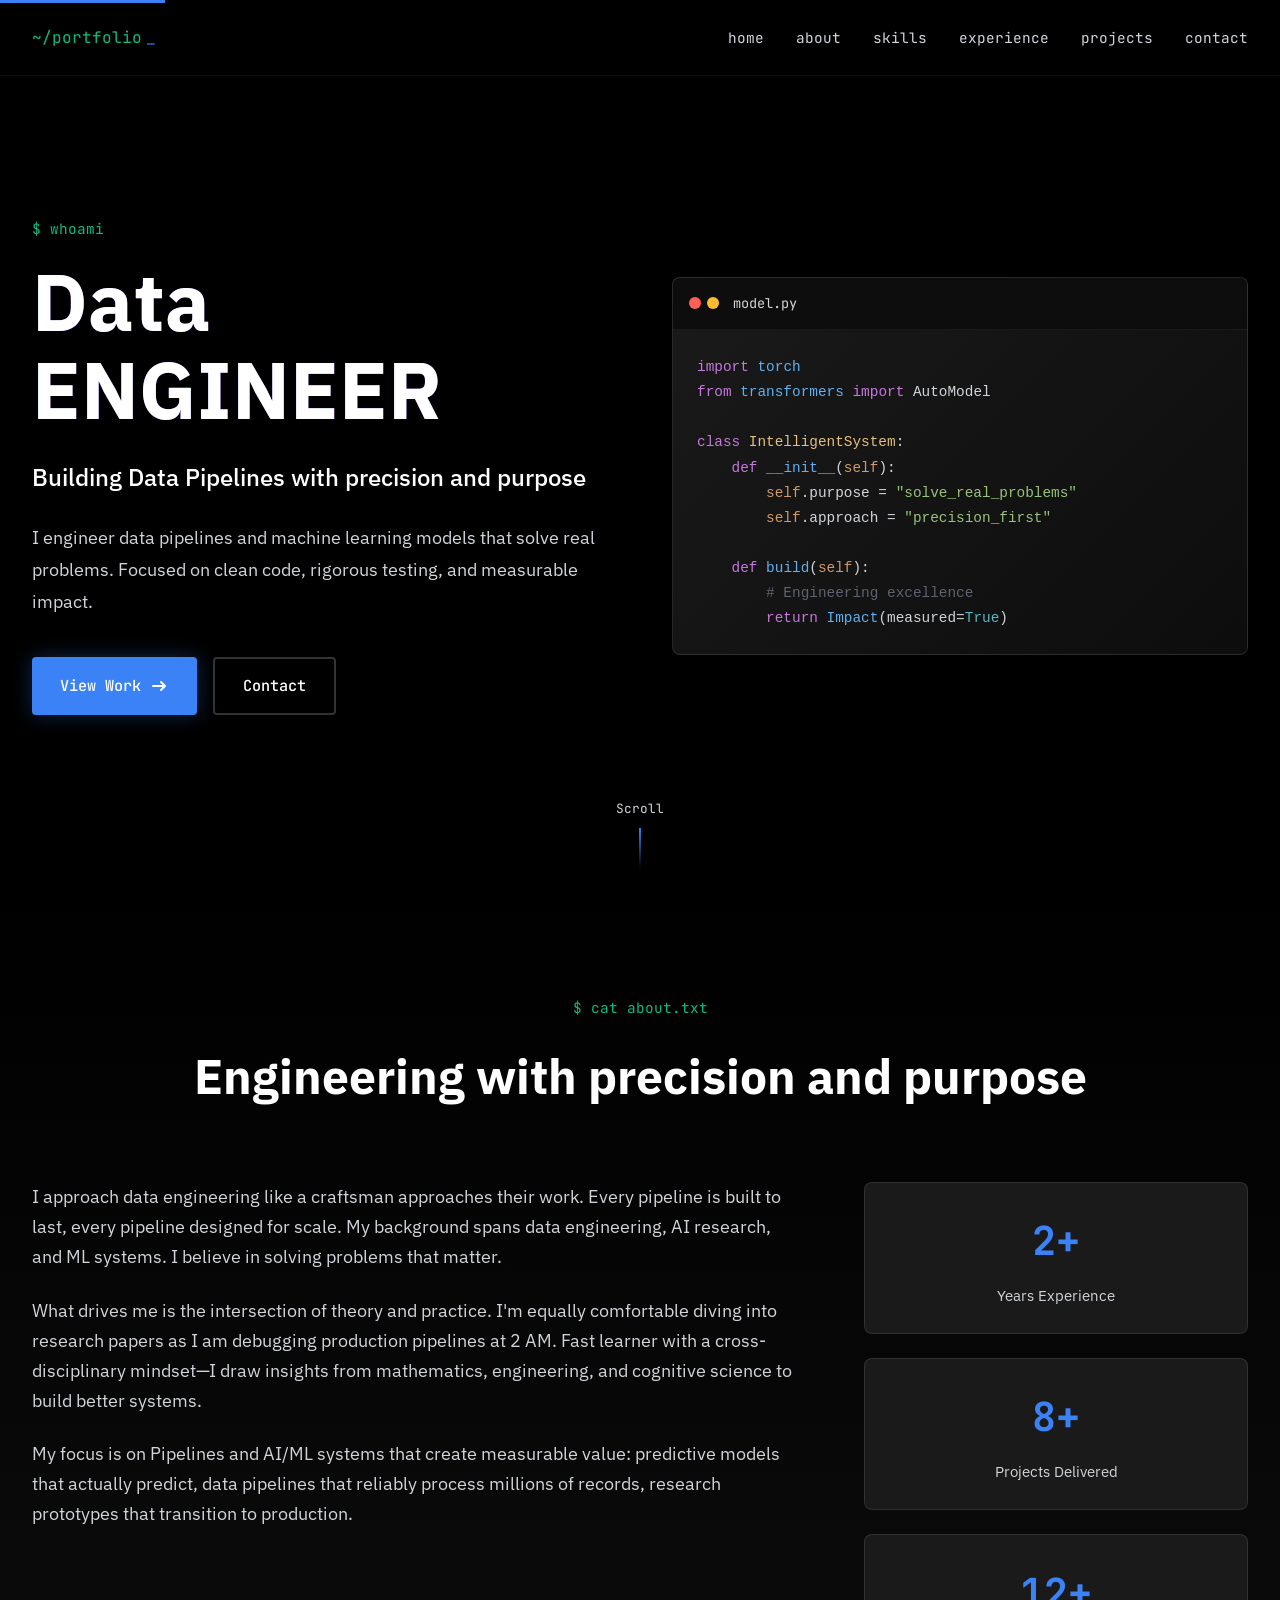
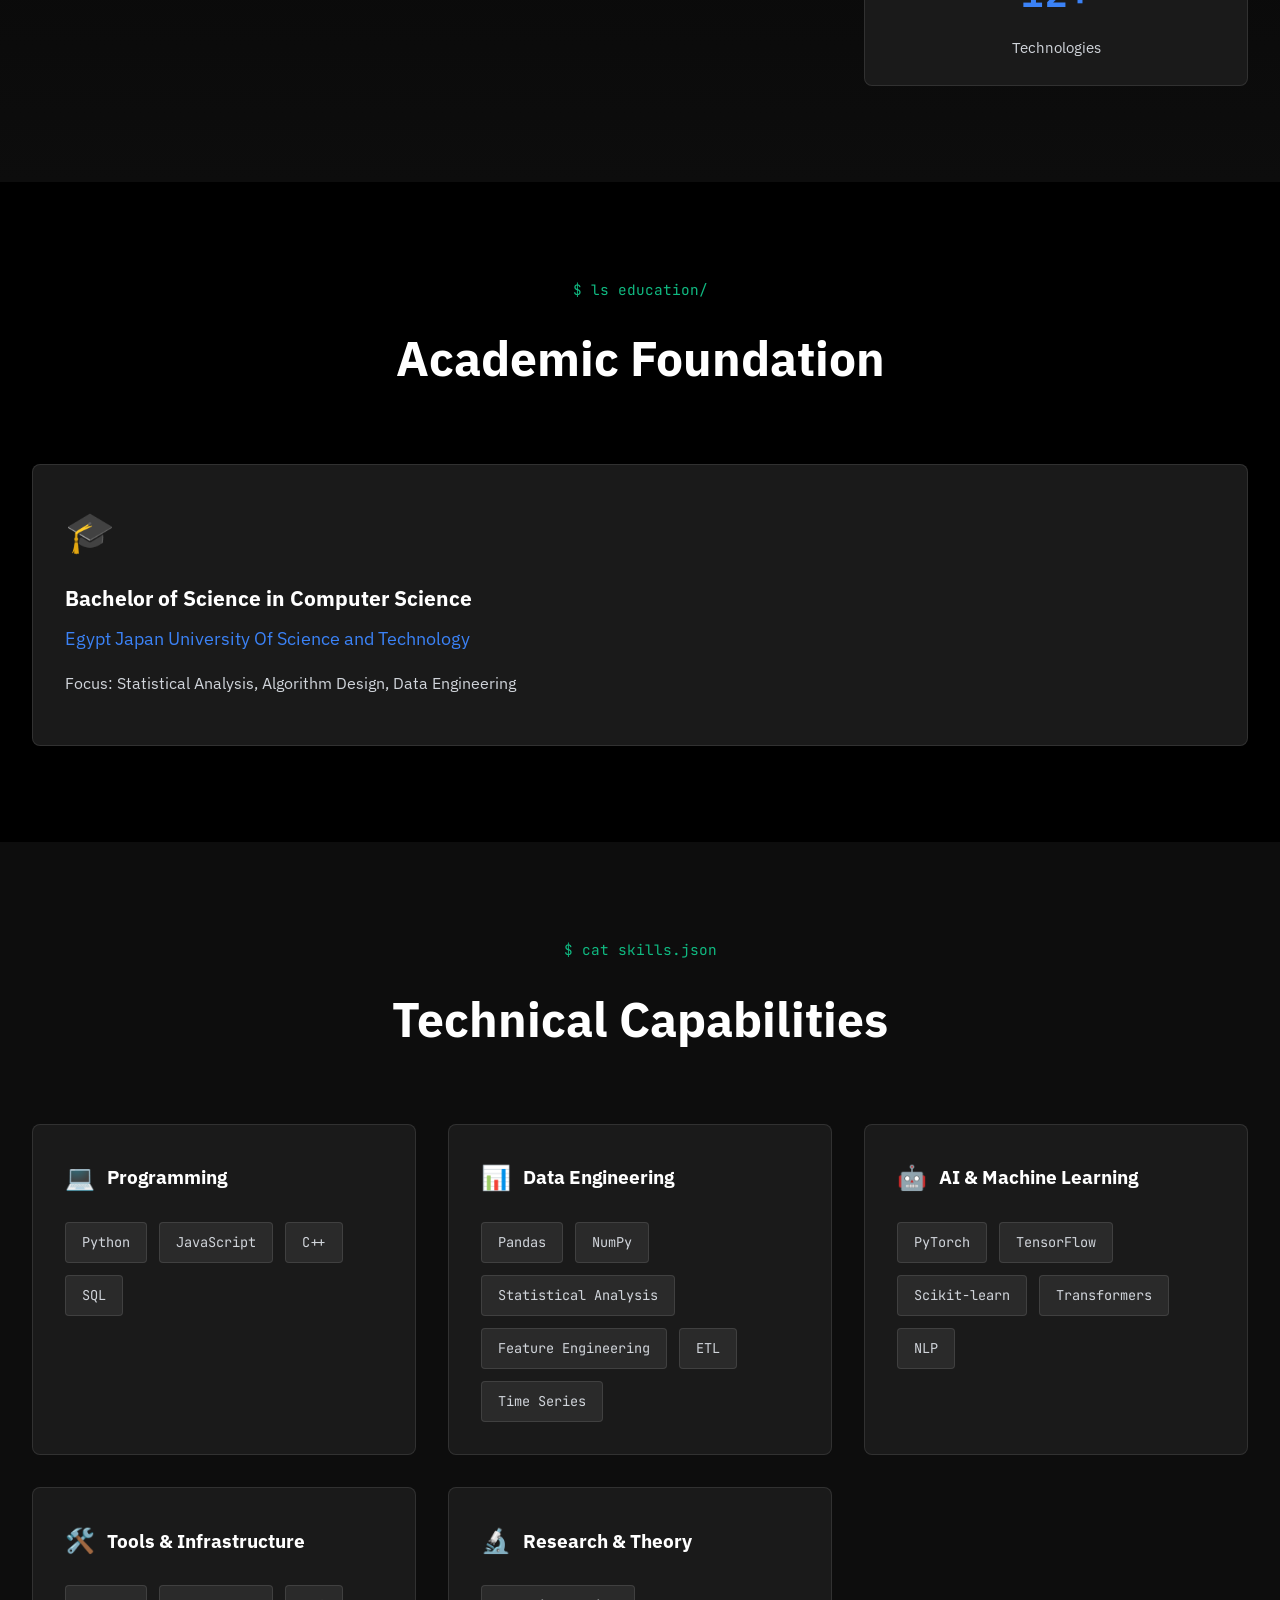
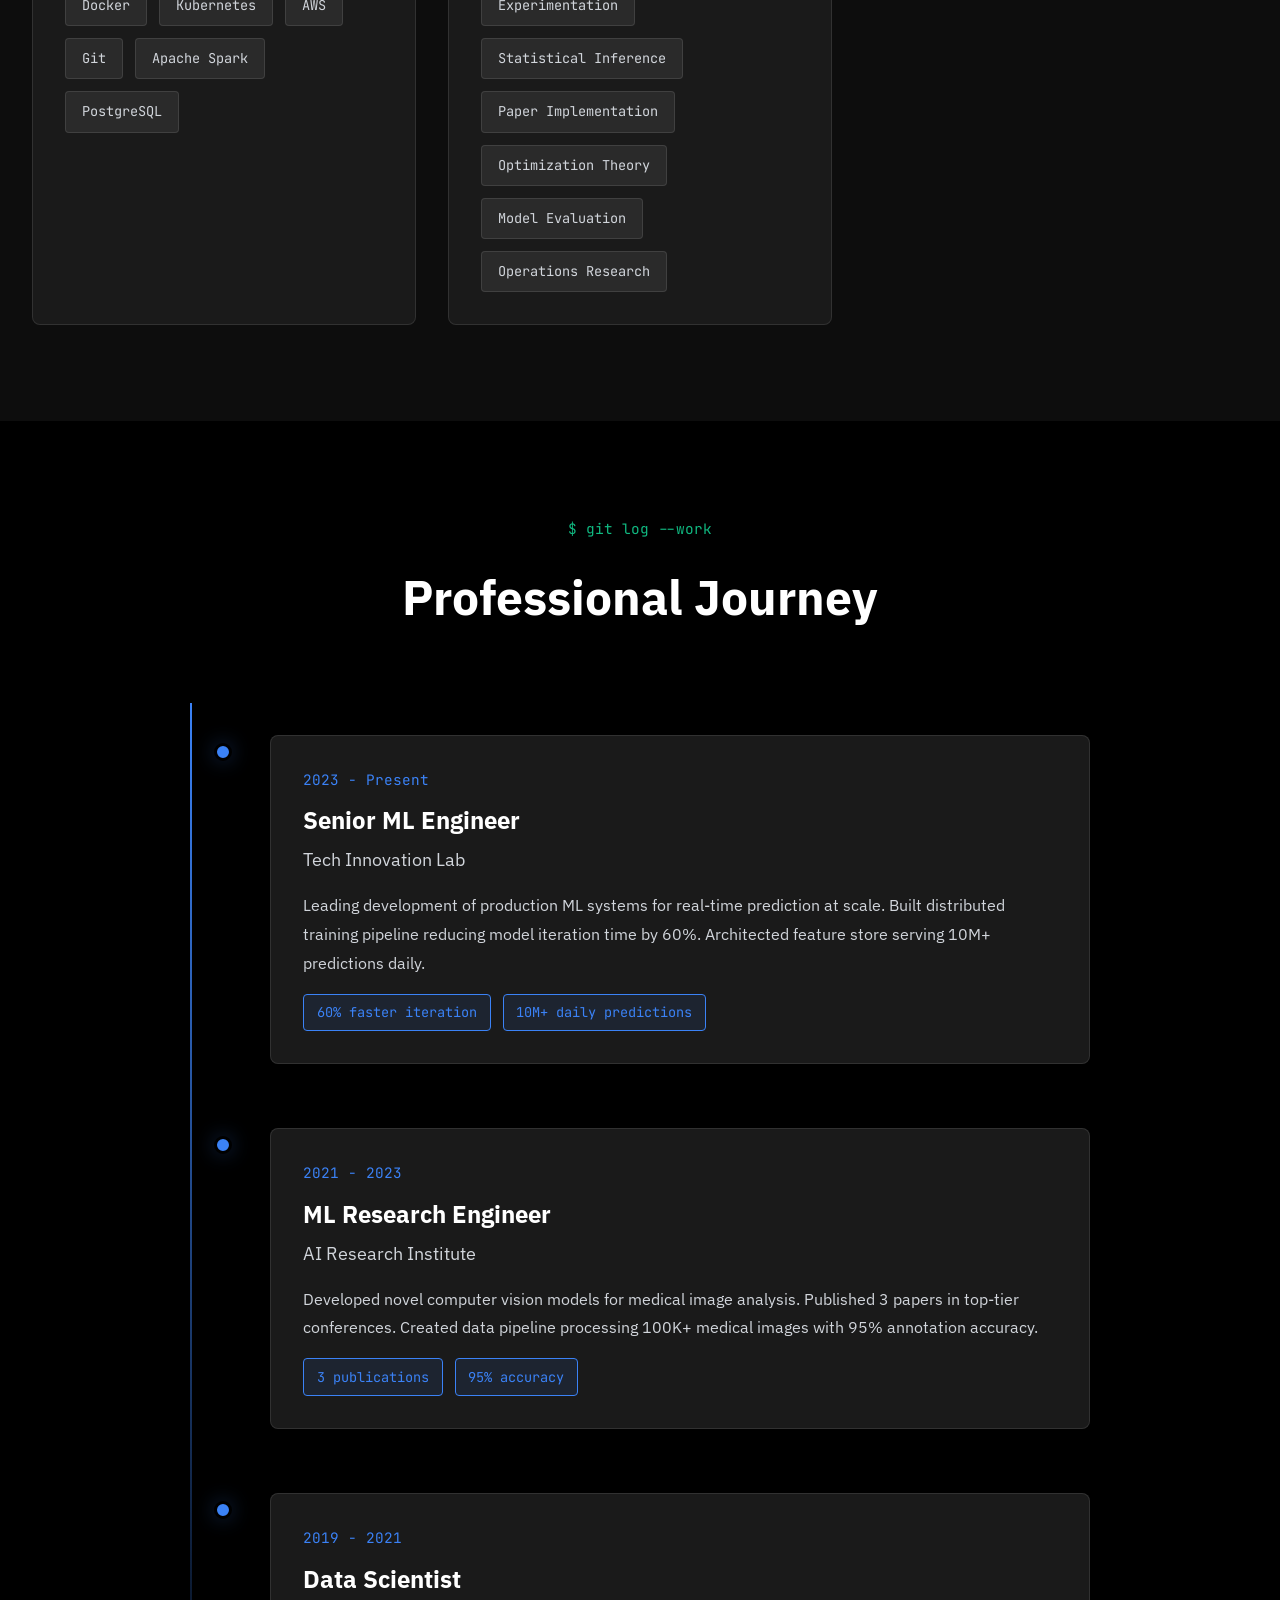
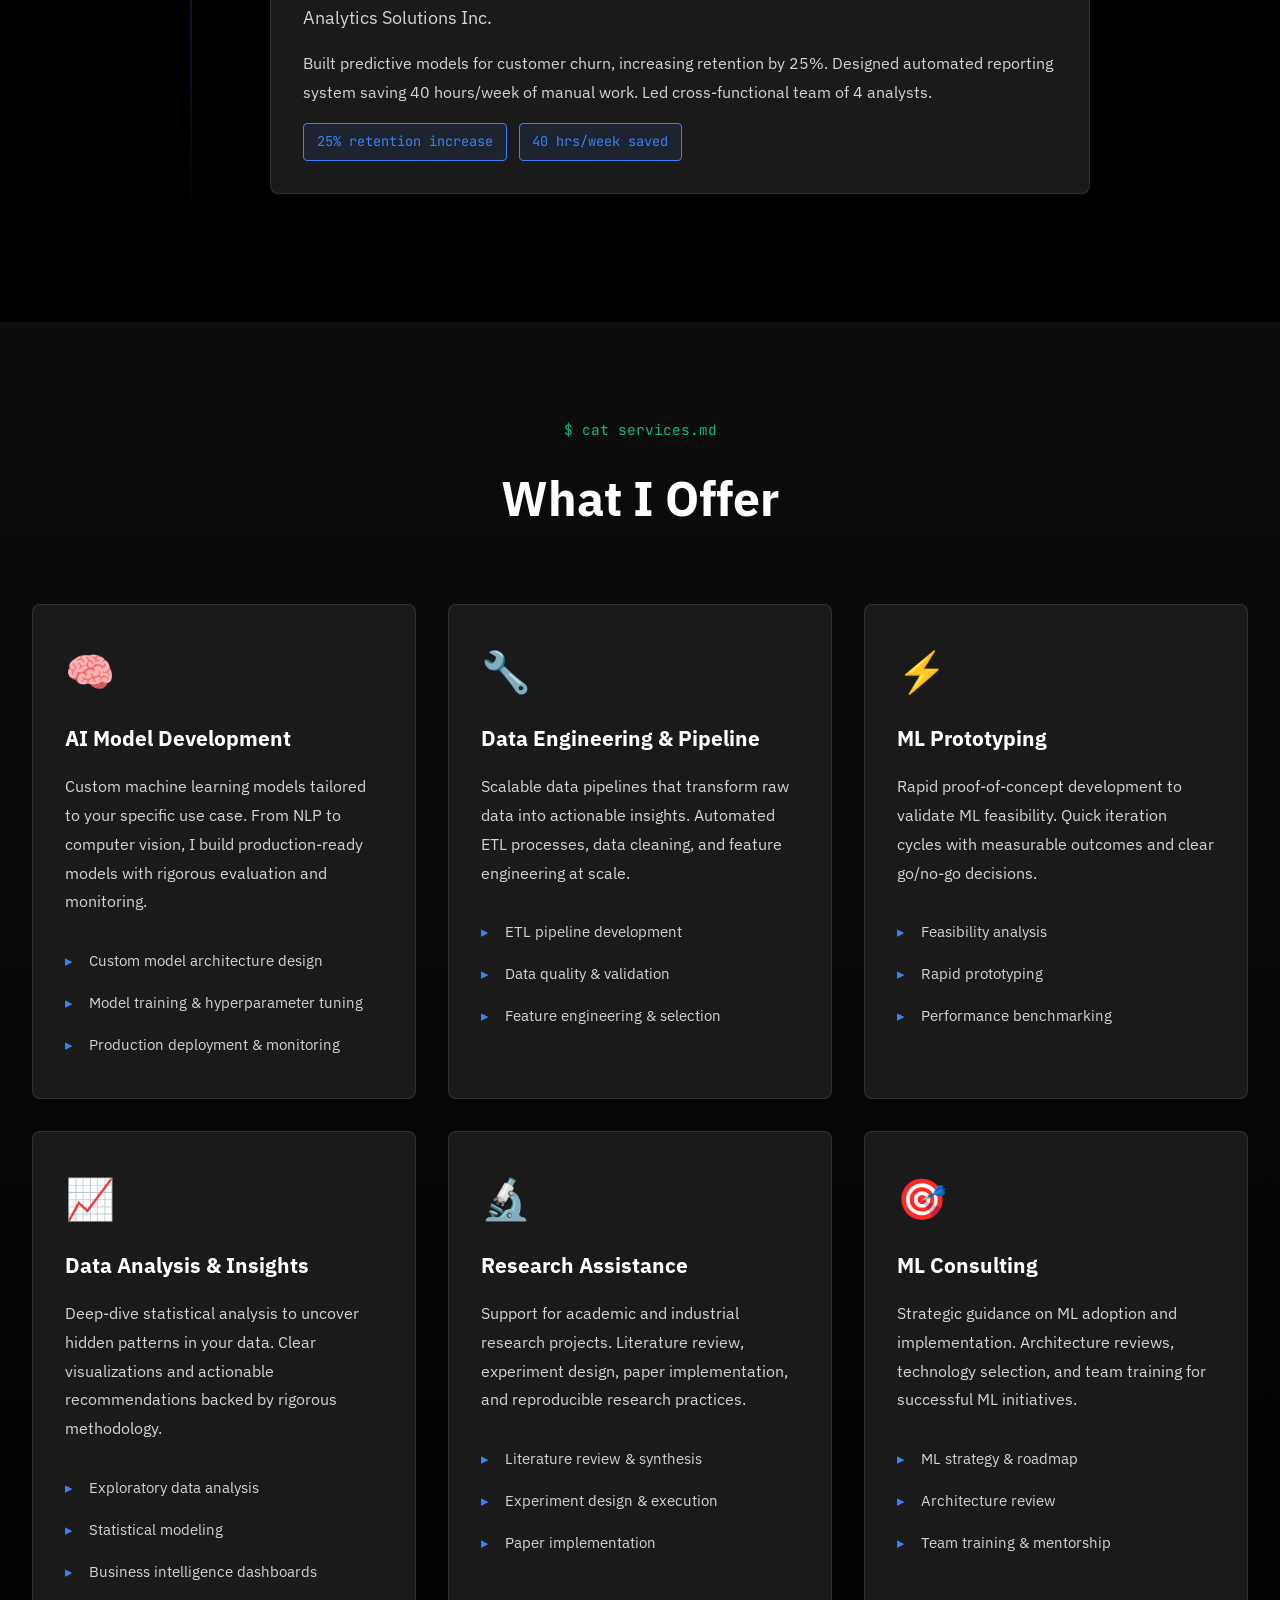
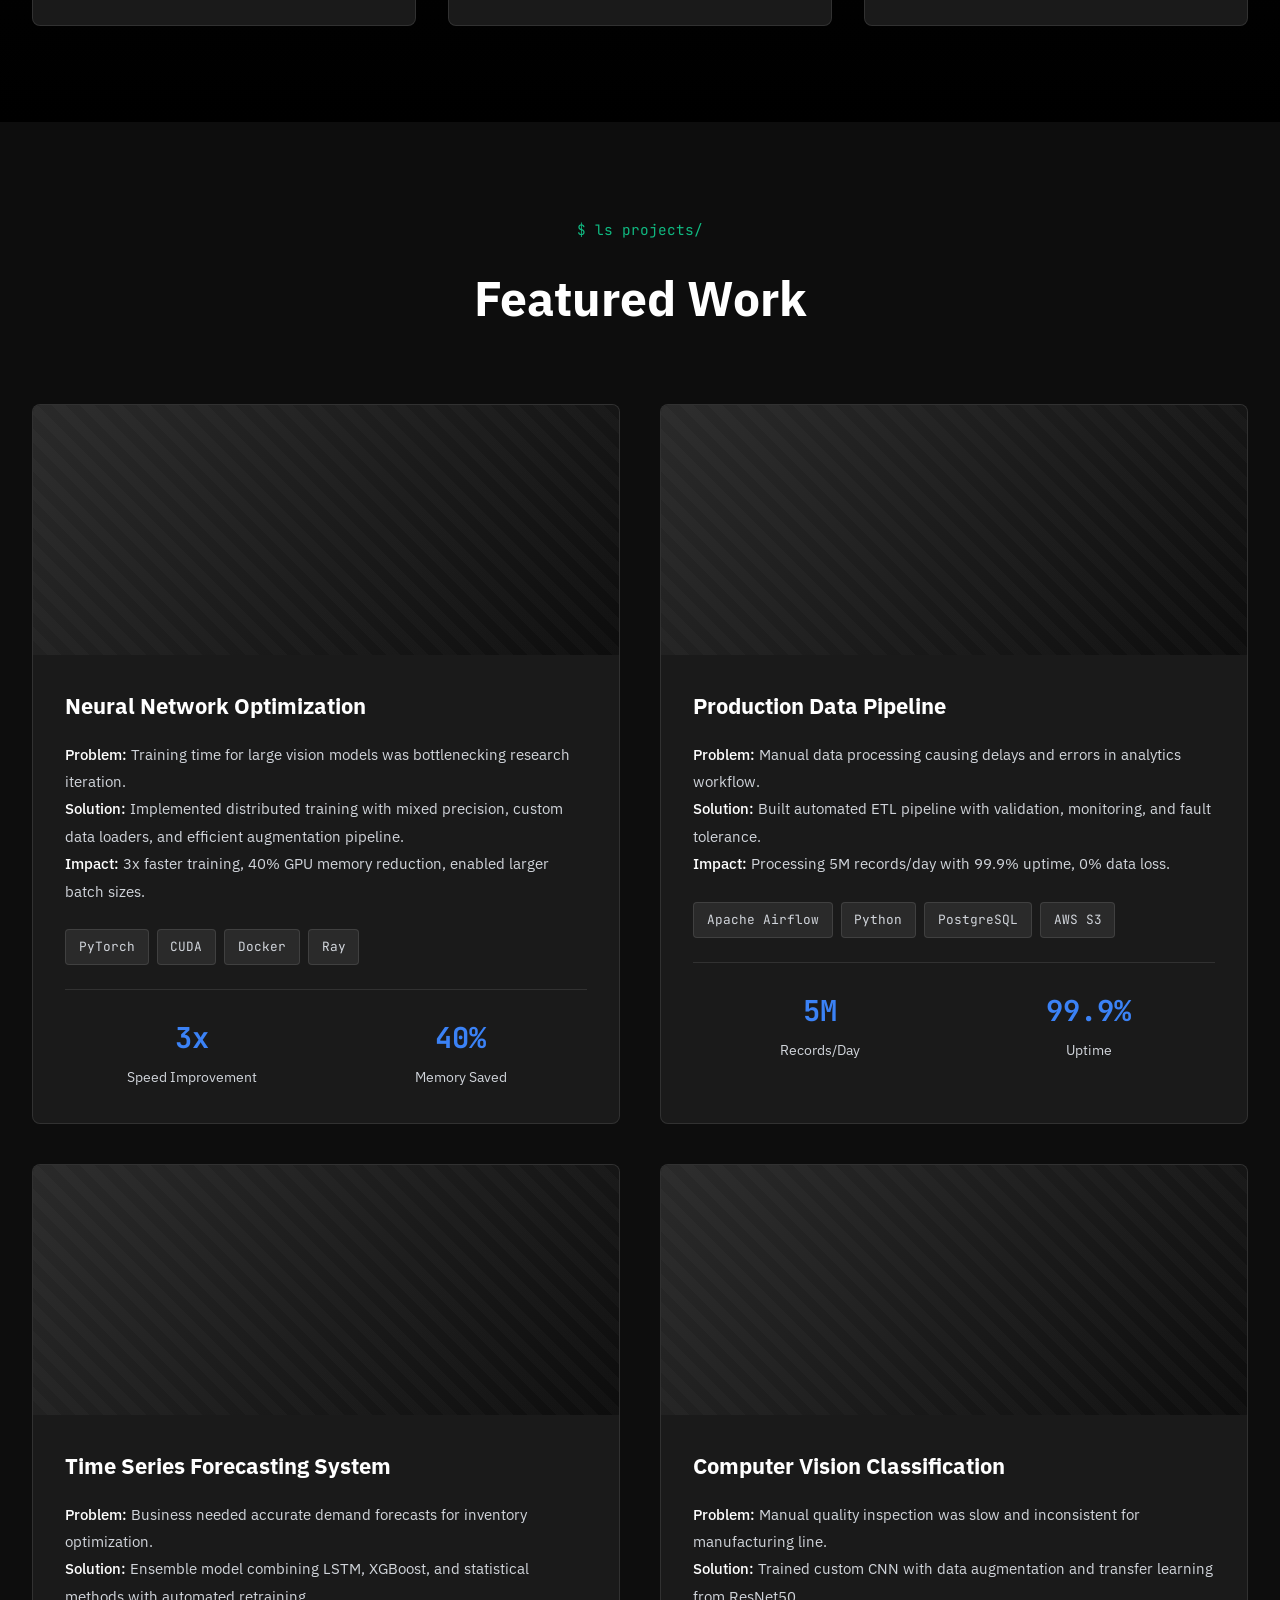
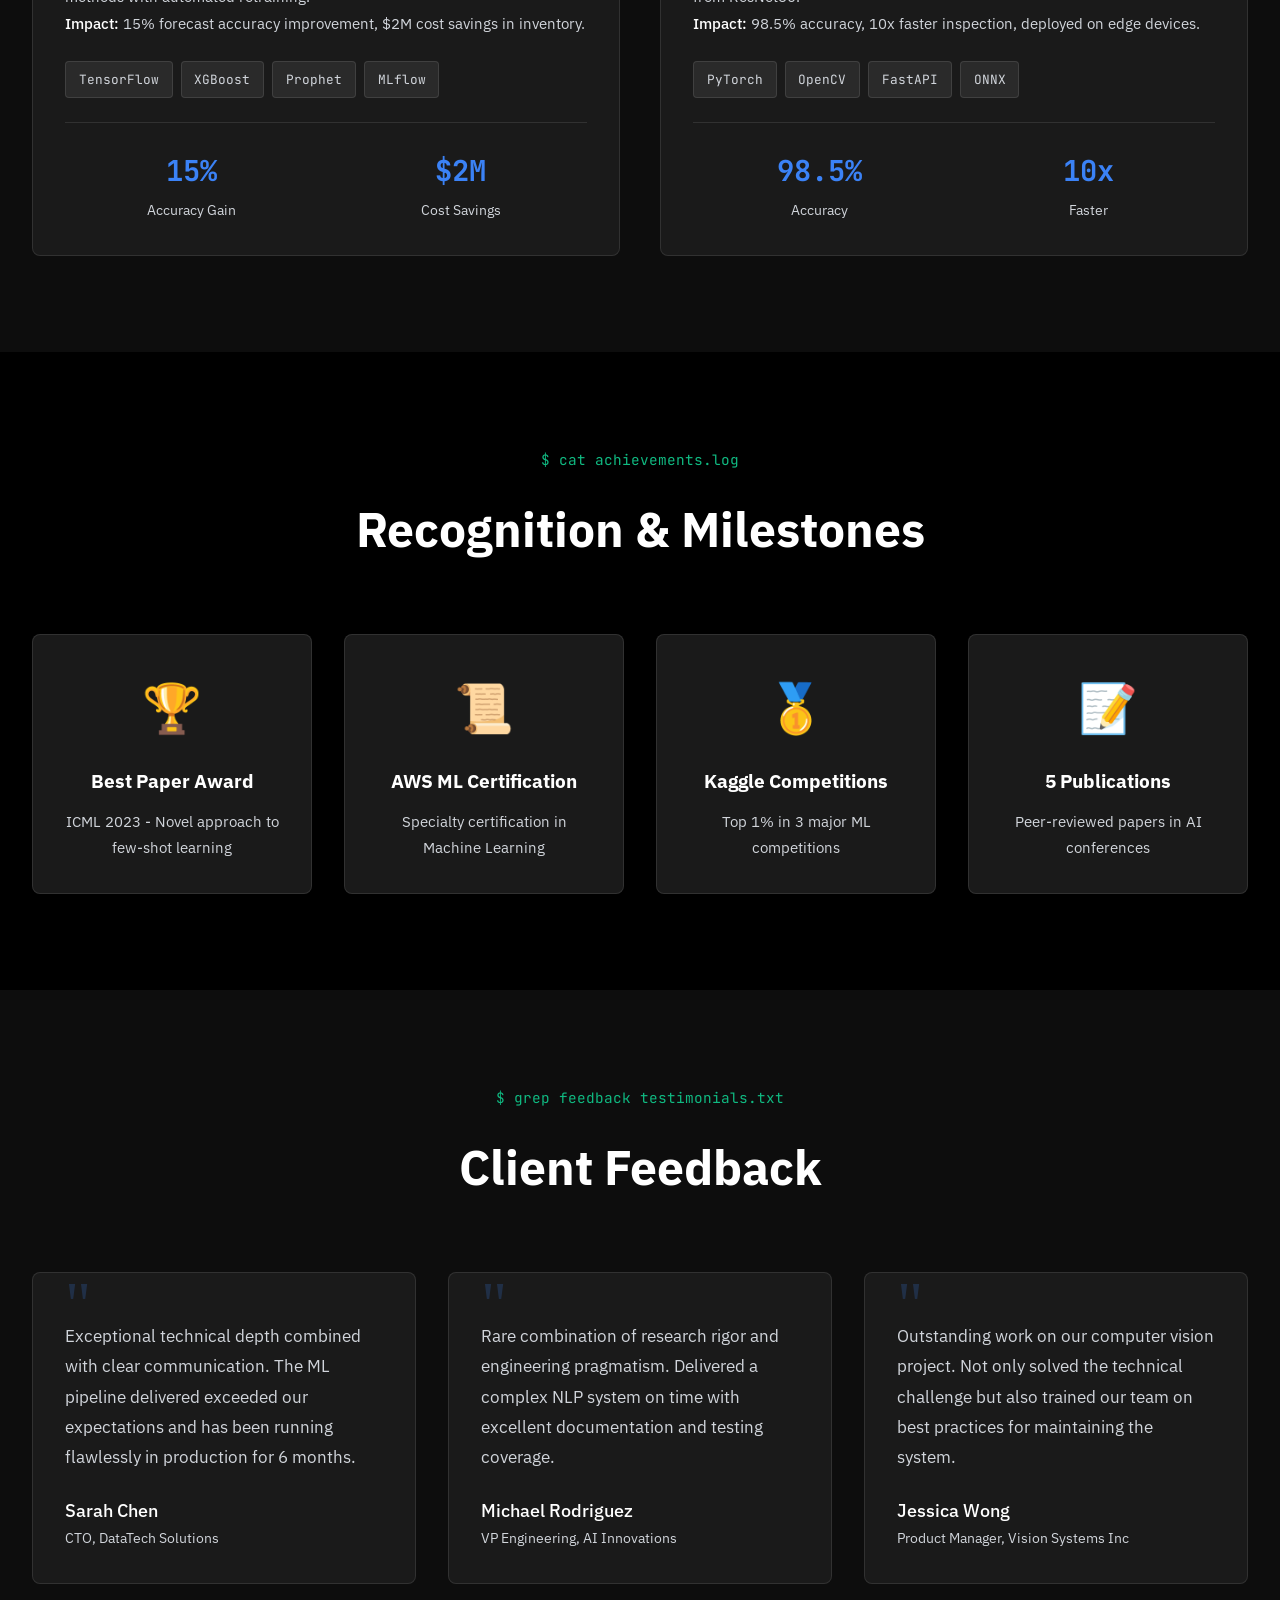
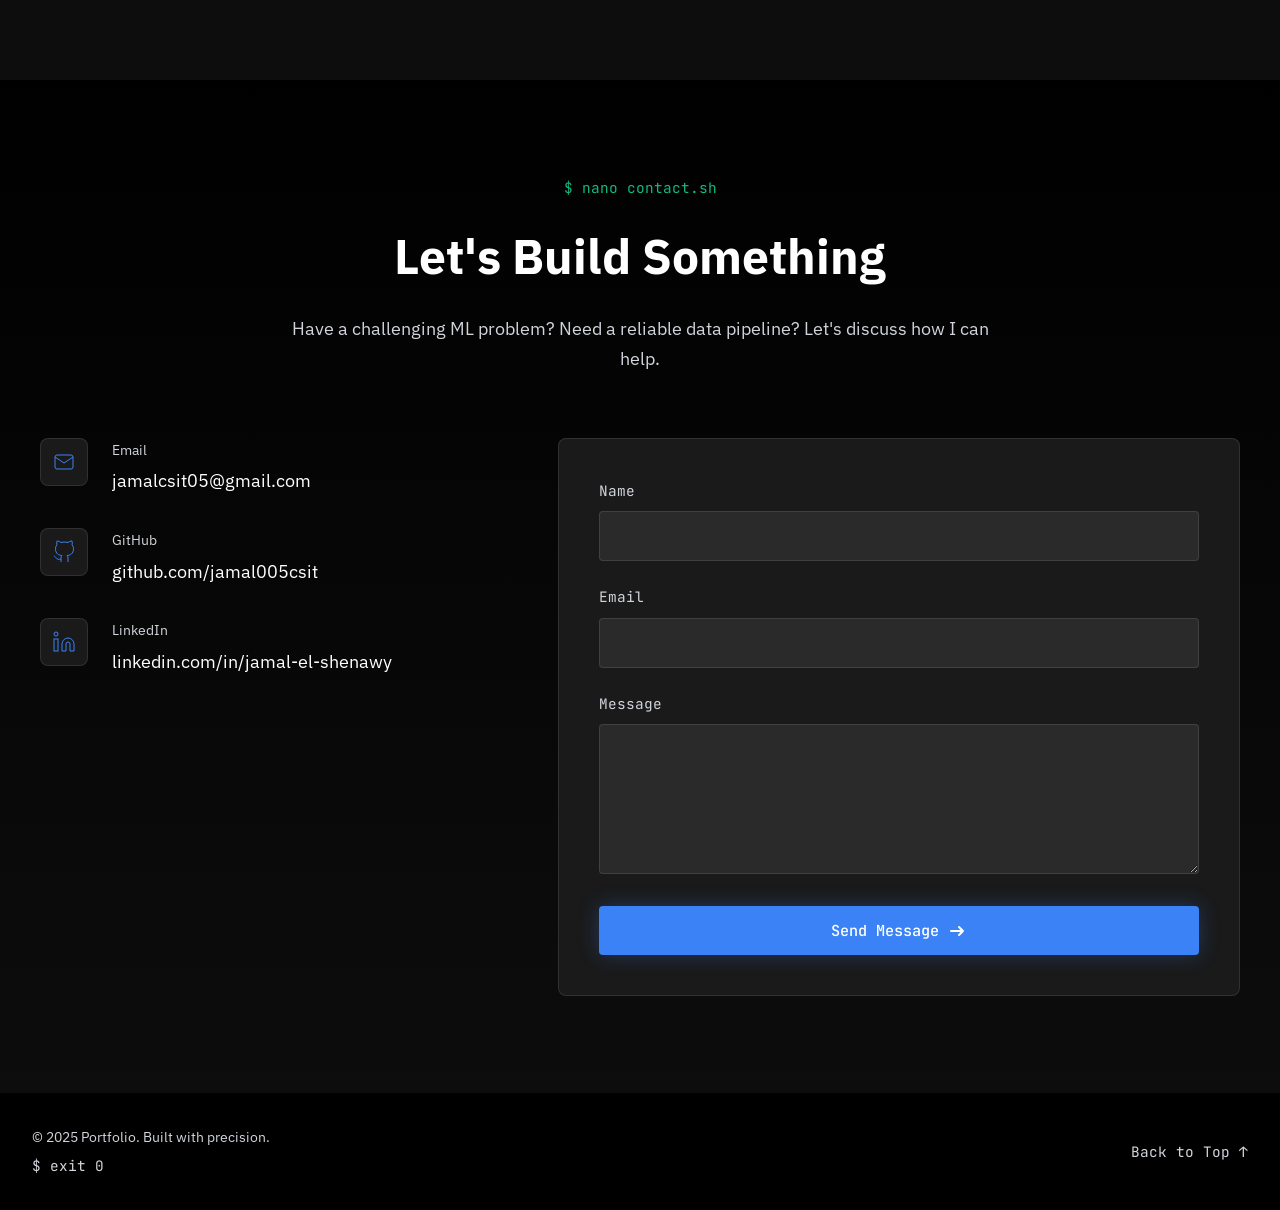
==== index.html @ c94674fa "Add files via upload" ====
<!DOCTYPE html>
<html lang="en">

<head>
    <meta charset="UTF-8">
    <meta name="viewport" content="width=device-width, initial-scale=1.0">
    <meta name="description"
        content="AI Engineer & Data Scientist building intelligent systems with precision and purpose">
    <meta name="keywords" content="AI Engineer, Machine Learning, Data Science, Full Stack Developer, Research">
    <title>Portfolio | AI Engineer & Data Scientist</title>

    <!-- Fonts -->
    <link rel="preconnect" href="https://fonts.googleapis.com">
    <link rel="preconnect" href="https://fonts.gstatic.com" crossorigin>
    <link
        href="https://fonts.googleapis.com/css2?family=JetBrains+Mono:wght@400;500;600;700&family=IBM+Plex+Sans:wght@300;400;500;600&display=swap"
        rel="stylesheet">

    <link rel="stylesheet" href="styles.css">
</head>

<body>
    <!-- Matrix Background Animation -->
    <canvas id="matrix-bg" class="matrix-canvas"></canvas>

    <!-- Navigation -->
    <nav class="nav" id="navbar">
        <div class="nav-container">
            <div class="nav-logo">
                <span class="terminal-prompt">~/portfolio</span>
                <span class="cursor-blink">_</span>
            </div>
            <ul class="nav-menu" id="nav-menu">
                <li><a href="#home" class="nav-link">home</a></li>
                <li><a href="#about" class="nav-link">about</a></li>
                <li><a href="#skills" class="nav-link">skills</a></li>
                <li><a href="#experience" class="nav-link">experience</a></li>
                <li><a href="#projects" class="nav-link">projects</a></li>
                <li><a href="#contact" class="nav-link">contact</a></li>
            </ul>
        </div>
    </nav>

    <!-- Hero Section -->
    <section id="home" class="hero">
        <div class="hero-content">
            <div class="hero-text reveal-up">
                <span class="hero-label">$ whoami</span>
                <h1 class="hero-title">
                    <span class="glitch-text" data-text="Data ENGINEER">Data ENGINEER</span>
                </h1>
                <p class="hero-subtitle">Building Data Pipelines with precision and purpose</p>
                <p class="hero-description">
                    I engineer data pipelines and machine learning models that solve real problems.
                    Focused on clean code, rigorous testing, and measurable impact.
                </p>
                <div class="hero-cta">
                    <a href="#projects" class="btn btn-primary">
                        <span>View Work</span>
                        <svg class="btn-arrow" width="20" height="20" viewBox="0 0 20 20" fill="none">
                            <path d="M4 10h12m0 0l-4-4m4 4l-4 4" stroke="currentColor" stroke-width="2"
                                stroke-linecap="round" />
                        </svg>
                    </a>
                    <a href="#contact" class="btn btn-secondary">Contact</a>
                </div>
            </div>
            <div class="hero-visual">
                <div class="code-block">
                    <div class="code-header">
                        <span class="code-dots"></span>
                        <span class="code-title">model.py</span>
                    </div>
                    <pre
                        class="code-content"><code><span class="code-keyword">import</span> <span class="code-module">torch</span>
<span class="code-keyword">from</span> <span class="code-module">transformers</span> <span class="code-keyword">import</span> AutoModel

<span class="code-keyword">class</span> <span class="code-class">IntelligentSystem</span>:
    <span class="code-keyword">def</span> <span class="code-function">__init__</span>(<span class="code-param">self</span>):
        <span class="code-param">self</span>.purpose = <span class="code-string">"solve_real_problems"</span>
        <span class="code-param">self</span>.approach = <span class="code-string">"precision_first"</span>
    
    <span class="code-keyword">def</span> <span class="code-function">build</span>(<span class="code-param">self</span>):
        <span class="code-comment"># Engineering excellence</span>
        <span class="code-keyword">return</span> <span class="code-module">Impact</span>(measured=<span class="code-value">True</span>)</code></pre>
                </div>
            </div>
        </div>
        <div class="scroll-indicator">
            <span>Scroll</span>
            <div class="scroll-arrow"></div>
        </div>
    </section>

    <!-- About Section -->
    <section id="about" class="about">
        <div class="container">
            <div class="section-header reveal-up">
                <span class="section-label">$ cat about.txt</span>
                <h2 class="section-title">Engineering with precision and purpose</h2>
            </div>
            <div class="about-content">
                <div class="about-text reveal-up">
                    <p class="about-paragraph">
                        I approach data engineering like a craftsman approaches their work. Every pipeline is built to
                        last,
                        every pipeline designed for scale. My background spans data engineering, AI research, and ML
                        systems.
                        I believe in solving problems that matter.
                    </p>
                    <p class="about-paragraph">
                        What drives me is the intersection of theory and practice. I'm equally comfortable diving into
                        research papers as I am debugging production pipelines at 2 AM. Fast learner with a
                        cross-disciplinary
                        mindset—I draw insights from mathematics, engineering, and cognitive science to build better
                        systems.
                    </p>
                    <p class="about-paragraph">
                        My focus is on Pipelines and AI/ML systems that create measurable value: predictive models that actually
                        predict,
                        data pipelines that reliably process millions of records, research prototypes that transition to
                        production.
                    </p>
                </div>
                <div class="about-stats reveal-up">
                    <div class="stat-card">
                        <div class="stat-number">3+</div>
                        <div class="stat-label">Years Experience</div>
                    </div>
                    <div class="stat-card">
                        <div class="stat-number">10+</div>
                        <div class="stat-label">Projects Delivered</div>
                    </div>
                    <div class="stat-card">
                        <div class="stat-number">15+</div>
                        <div class="stat-label">Technologies</div>
                    </div>
                </div>
            </div>
        </div>
    </section>

    <!-- Education Section -->
    <section id="education" class="education">
        <div class="container">
            <div class="section-header reveal-up">
                <span class="section-label">$ ls education/</span>
                <h2 class="section-title">Academic Foundation</h2>
            </div>
            <div class="education-grid">
              <!--  <div class="education-card reveal-up">
                    <div class="edu-icon">🎓</div>
                    <h3 class="edu-degree">Master of Science in Computer Science</h3>
                    <p class="edu-institution">Technical University</p>
                    <p class="edu-focus">Focus: Machine Learning, Deep Learning, Statistical Methods</p>
                    <span class="edu-year">2019 - 2021</span>
                </div> -->
                <div class="education-card reveal-up">
                    <div class="edu-icon">🎓</div>
                    <h3 class="edu-degree">Bachelor of Science in Computer Science</h3>
                    <p class="edu-institution">Egypt Japan University Of Science and Technology</p>
                    <p class="edu-focus">Focus: Statistical Analysis, Algorithm Design, Data Engineering</p>
                   <!-- <span class="edu-year">2015 - 2019</span> -->
                </div>
            </div>
        </div>
    </section>

    <!-- Skills Section -->
    <section id="skills" class="skills">
        <div class="container">
            <div class="section-header reveal-up">
                <span class="section-label">$ cat skills.json</span>
                <h2 class="section-title">Technical Capabilities</h2>
            </div>
            <div class="skills-grid">
                <!-- Programming -->
                <div class="skill-category reveal-up">
                    <h3 class="skill-category-title">
                        <span class="skill-icon">💻</span>
                        Programming
                    </h3>
                    <div class="skill-tags">
                        <span class="skill-tag">Python</span>
                        <span class="skill-tag">JavaScript</span>
                        <span class="skill-tag">C++</span>
                        <span class="skill-tag">SQL</span>
                        <!-- <span class="skill-tag">R</span> 
                        <span class="skill-tag">Java</span>
                        <span class="skill-tag">C++</span> -->
                    </div>
                </div>

                <!-- Data Science -->
                <div class="skill-category reveal-up">
                    <h3 class="skill-category-title">
                        <span class="skill-icon">📊</span>
                        Data Engineering
                    </h3>
                    <div class="skill-tags">
                        <span class="skill-tag">Pandas</span>
                        <span class="skill-tag">NumPy</span>
                        <span class="skill-tag">Statistical Analysis</span>
                        <span class="skill-tag">Feature Engineering</span>
                        <span class="skill-tag">ETL</span>
                        <span class="skill-tag">Time Series</span>
                    </div>
                </div>

                <!-- AI/ML -->
                <div class="skill-category reveal-up">
                    <h3 class="skill-category-title">
                        <span class="skill-icon">🤖</span>
                        AI & Machine Learning
                    </h3>
                    <div class="skill-tags">
                        <span class="skill-tag">PyTorch</span>
                        <span class="skill-tag">TensorFlow</span>
                        <span class="skill-tag">Scikit-learn</span>
                        <span class="skill-tag">Transformers</span>
                       <!-- <span class="skill-tag">Computer Vision</span> -->
                        <span class="skill-tag">NLP</span>
                       <!-- <span class="skill-tag">Reinforcement Learning</span> -->
                    </div>
                </div>


                <!-- Tools & Infrastructure -->
                <div class="skill-category reveal-up">
                    <h3 class="skill-category-title">
                        <span class="skill-icon">🛠️</span>
                        Tools & Infrastructure
                    </h3>
                    <div class="skill-tags">
                        <span class="skill-tag">Docker</span>
                        <span class="skill-tag">Kubernetes</span>
                        <span class="skill-tag">AWS</span>
                        <span class="skill-tag">Git</span>
                       <!-- <span class="skill-tag">MLflow</span> -->
                        <span class="skill-tag">Apache Spark</span>
                        <span class="skill-tag">PostgreSQL</span>
                    </div>
                </div>

                <!-- Research -->
                <div class="skill-category reveal-up">
                    <h3 class="skill-category-title">
                        <span class="skill-icon">🔬</span>
                        Research & Theory
                    </h3>
                    <div class="skill-tags">
                        <span class="skill-tag">Experimentation</span>
                        <span class="skill-tag">Statistical Inference</span>
                        <span class="skill-tag">Paper Implementation</span>
                        <span class="skill-tag">Optimization Theory</span>
                        <span class="skill-tag">Model Evaluation</span>
                        <span class="skill-tag">Operations Research</span>
                    </div>
                </div>
            </div>
        </div>
    </section>

    <!-- Experience Section -->
    <section id="experience" class="experience">
        <div class="container">
            <div class="section-header reveal-up">
                <span class="section-label">$ git log --work</span>
                <h2 class="section-title">Professional Journey</h2>
            </div>
            <div class="timeline">
                <div class="timeline-item reveal-up">
                    <div class="timeline-marker"></div>
                    <div class="timeline-content">
                        <span class="timeline-date">2023 - Present</span>
                        <h3 class="timeline-title">Senior ML Engineer</h3>
                        <p class="timeline-company">Tech Innovation Lab</p>
                        <p class="timeline-description">
                            Leading development of production ML systems for real-time prediction at scale.
                            Built distributed training pipeline reducing model iteration time by 60%.
                            Architected feature store serving 10M+ predictions daily.
                        </p>
                        <div class="timeline-impact">
                            <span class="impact-badge">60% faster iteration</span>
                            <span class="impact-badge">10M+ daily predictions</span>
                        </div>
                    </div>
                </div>

                <div class="timeline-item reveal-up">
                    <div class="timeline-marker"></div>
                    <div class="timeline-content">
                        <span class="timeline-date">2021 - 2023</span>
                        <h3 class="timeline-title">ML Research Engineer</h3>
                        <p class="timeline-company">AI Research Institute</p>
                        <p class="timeline-description">
                            Developed novel computer vision models for medical image analysis.
                            Published 3 papers in top-tier conferences. Created data pipeline processing
                            100K+ medical images with 95% annotation accuracy.
                        </p>
                        <div class="timeline-impact">
                            <span class="impact-badge">3 publications</span>
                            <span class="impact-badge">95% accuracy</span>
                        </div>
                    </div>
                </div>

                <div class="timeline-item reveal-up">
                    <div class="timeline-marker"></div>
                    <div class="timeline-content">
                        <span class="timeline-date">2019 - 2021</span>
                        <h3 class="timeline-title">Data Scientist</h3>
                        <p class="timeline-company">Analytics Solutions Inc.</p>
                        <p class="timeline-description">
                            Built predictive models for customer churn, increasing retention by 25%.
                            Designed automated reporting system saving 40 hours/week of manual work.
                            Led cross-functional team of 4 analysts.
                        </p>
                        <div class="timeline-impact">
                            <span class="impact-badge">25% retention increase</span>
                            <span class="impact-badge">40 hrs/week saved</span>
                        </div>
                    </div>
                </div>
            </div>
        </div>
    </section>

    <!-- Services Section -->
    <section id="services" class="services">
        <div class="container">
            <div class="section-header reveal-up">
                <span class="section-label">$ cat services.md</span>
                <h2 class="section-title">What I Offer</h2>
            </div>
            <div class="services-grid">
                <div class="service-card reveal-up">
                    <div class="service-icon">🧠</div>
                    <h3 class="service-title">AI Model Development</h3>
                    <p class="service-description">
                        Custom machine learning models tailored to your specific use case. From NLP to computer vision,
                        I build production-ready models with rigorous evaluation and monitoring.
                    </p>
                    <ul class="service-features">
                        <li>Custom model architecture design</li>
                        <li>Model training & hyperparameter tuning</li>
                        <li>Production deployment & monitoring</li>
                    </ul>
                </div>

                <div class="service-card reveal-up">
                    <div class="service-icon">🔧</div>
                    <h3 class="service-title">Data Engineering & Pipeline</h3>
                    <p class="service-description">
                        Scalable data pipelines that transform raw data into actionable insights.
                        Automated ETL processes, data cleaning, and feature engineering at scale.
                    </p>
                    <ul class="service-features">
                        <li>ETL pipeline development</li>
                        <li>Data quality & validation</li>
                        <li>Feature engineering & selection</li>
                    </ul>
                </div>

                <div class="service-card reveal-up">
                    <div class="service-icon">⚡</div>
                    <h3 class="service-title">ML Prototyping</h3>
                    <p class="service-description">
                        Rapid proof-of-concept development to validate ML feasibility.
                        Quick iteration cycles with measurable outcomes and clear go/no-go decisions.
                    </p>
                    <ul class="service-features">
                        <li>Feasibility analysis</li>
                        <li>Rapid prototyping</li>
                        <li>Performance benchmarking</li>
                    </ul>
                </div>

                <div class="service-card reveal-up">
                    <div class="service-icon">📈</div>
                    <h3 class="service-title">Data Analysis & Insights</h3>
                    <p class="service-description">
                        Deep-dive statistical analysis to uncover hidden patterns in your data.
                        Clear visualizations and actionable recommendations backed by rigorous methodology.
                    </p>
                    <ul class="service-features">
                        <li>Exploratory data analysis</li>
                        <li>Statistical modeling</li>
                        <li>Business intelligence dashboards</li>
                    </ul>
                </div>

                <div class="service-card reveal-up">
                    <div class="service-icon">🔬</div>
                    <h3 class="service-title">Research Assistance</h3>
                    <p class="service-description">
                        Support for academic and industrial research projects. Literature review,
                        experiment design, paper implementation, and reproducible research practices.
                    </p>
                    <ul class="service-features">
                        <li>Literature review & synthesis</li>
                        <li>Experiment design & execution</li>
                        <li>Paper implementation</li>
                    </ul>
                </div>

                <div class="service-card reveal-up">
                    <div class="service-icon">🎯</div>
                    <h3 class="service-title">ML Consulting</h3>
                    <p class="service-description">
                        Strategic guidance on ML adoption and implementation. Architecture reviews,
                        technology selection, and team training for successful ML initiatives.
                    </p>
                    <ul class="service-features">
                        <li>ML strategy & roadmap</li>
                        <li>Architecture review</li>
                        <li>Team training & mentorship</li>
                    </ul>
                </div>
            </div>
        </div>
    </section>

    <!-- Projects Section -->
    <section id="projects" class="projects">
        <div class="container">
            <div class="section-header reveal-up">
                <span class="section-label">$ ls projects/</span>
                <h2 class="section-title">Featured Work</h2>
            </div>
            <div class="projects-grid">
                <!-- Project 1 -->
                <div class="project-card reveal-up">
                    <div class="project-image">
                        <div class="project-overlay">
                            <button class="project-view-btn">View Details</button>
                        </div>
                    </div>
                    <div class="project-content">
                        <h3 class="project-title">Neural Network Optimization</h3>
                        <p class="project-description">
                            <strong>Problem:</strong> Training time for large vision models was bottlenecking research
                            iteration.<br>
                            <strong>Solution:</strong> Implemented distributed training with mixed precision, custom
                            data loaders, and efficient augmentation pipeline.<br>
                            <strong>Impact:</strong> 3x faster training, 40% GPU memory reduction, enabled larger batch
                            sizes.
                        </p>
                        <div class="project-stack">
                            <span class="tech-tag">PyTorch</span>
                            <span class="tech-tag">CUDA</span>
                            <span class="tech-tag">Docker</span>
                            <span class="tech-tag">Ray</span>
                        </div>
                        <div class="project-metrics">
                            <div class="metric">
                                <span class="metric-value">3x</span>
                                <span class="metric-label">Speed Improvement</span>
                            </div>
                            <div class="metric">
                                <span class="metric-value">40%</span>
                                <span class="metric-label">Memory Saved</span>
                            </div>
                        </div>
                    </div>
                </div>

                <!-- Project 2 -->
                <div class="project-card reveal-up">
                    <div class="project-image">
                        <div class="project-overlay">
                            <button class="project-view-btn">View Details</button>
                        </div>
                    </div>
                    <div class="project-content">
                        <h3 class="project-title">Production Data Pipeline</h3>
                        <p class="project-description">
                            <strong>Problem:</strong> Manual data processing causing delays and errors in analytics
                            workflow.<br>
                            <strong>Solution:</strong> Built automated ETL pipeline with validation, monitoring, and
                            fault tolerance.<br>
                            <strong>Impact:</strong> Processing 5M records/day with 99.9% uptime, 0% data loss.
                        </p>
                        <div class="project-stack">
                            <span class="tech-tag">Apache Airflow</span>
                            <span class="tech-tag">Python</span>
                            <span class="tech-tag">PostgreSQL</span>
                            <span class="tech-tag">AWS S3</span>
                        </div>
                        <div class="project-metrics">
                            <div class="metric">
                                <span class="metric-value">5M</span>
                                <span class="metric-label">Records/Day</span>
                            </div>
                            <div class="metric">
                                <span class="metric-value">99.9%</span>
                                <span class="metric-label">Uptime</span>
                            </div>
                        </div>
                    </div>
                </div>

                <!-- Project 3 -->
                <div class="project-card reveal-up">
                    <div class="project-image">
                        <div class="project-overlay">
                            <button class="project-view-btn">View Details</button>
                        </div>
                    </div>
                    <div class="project-content">
                        <h3 class="project-title">Time Series Forecasting System</h3>
                        <p class="project-description">
                            <strong>Problem:</strong> Business needed accurate demand forecasts for inventory
                            optimization.<br>
                            <strong>Solution:</strong> Ensemble model combining LSTM, XGBoost, and statistical methods
                            with automated retraining.<br>
                            <strong>Impact:</strong> 15% forecast accuracy improvement, $2M cost savings in inventory.
                        </p>
                        <div class="project-stack">
                            <span class="tech-tag">TensorFlow</span>
                            <span class="tech-tag">XGBoost</span>
                            <span class="tech-tag">Prophet</span>
                            <span class="tech-tag">MLflow</span>
                        </div>
                        <div class="project-metrics">
                            <div class="metric">
                                <span class="metric-value">15%</span>
                                <span class="metric-label">Accuracy Gain</span>
                            </div>
                            <div class="metric">
                                <span class="metric-value">$2M</span>
                                <span class="metric-label">Cost Savings</span>
                            </div>
                        </div>
                    </div>
                </div>

                <!-- Project 4 -->
                <div class="project-card reveal-up">
                    <div class="project-image">
                        <div class="project-overlay">
                            <button class="project-view-btn">View Details</button>
                        </div>
                    </div>
                    <div class="project-content">
                        <h3 class="project-title">Computer Vision Classification</h3>
                        <p class="project-description">
                            <strong>Problem:</strong> Manual quality inspection was slow and inconsistent for
                            manufacturing line.<br>
                            <strong>Solution:</strong> Trained custom CNN with data augmentation and transfer learning
                            from ResNet50.<br>
                            <strong>Impact:</strong> 98.5% accuracy, 10x faster inspection, deployed on edge devices.
                        </p>
                        <div class="project-stack">
                            <span class="tech-tag">PyTorch</span>
                            <span class="tech-tag">OpenCV</span>
                            <span class="tech-tag">FastAPI</span>
                            <span class="tech-tag">ONNX</span>
                        </div>
                        <div class="project-metrics">
                            <div class="metric">
                                <span class="metric-value">98.5%</span>
                                <span class="metric-label">Accuracy</span>
                            </div>
                            <div class="metric">
                                <span class="metric-value">10x</span>
                                <span class="metric-label">Faster</span>
                            </div>
                        </div>
                    </div>
                </div>
            </div>
        </div>
    </section>

    <!-- Achievements Section -->
    <section id="achievements" class="achievements">
        <div class="container">
            <div class="section-header reveal-up">
                <span class="section-label">$ cat achievements.log</span>
                <h2 class="section-title">Recognition & Milestones</h2>
            </div>
            <div class="achievements-grid">
                <div class="achievement-card reveal-up">
                    <div class="achievement-icon">🏆</div>
                    <h3 class="achievement-title">Best Paper Award</h3>
                    <p class="achievement-description">ICML 2023 - Novel approach to few-shot learning</p>
                </div>
                <div class="achievement-card reveal-up">
                    <div class="achievement-icon">📜</div>
                    <h3 class="achievement-title">AWS ML Certification</h3>
                    <p class="achievement-description">Specialty certification in Machine Learning</p>
                </div>
                <div class="achievement-card reveal-up">
                    <div class="achievement-icon">🥇</div>
                    <h3 class="achievement-title">Kaggle Competitions</h3>
                    <p class="achievement-description">Top 1% in 3 major ML competitions</p>
                </div>
                <div class="achievement-card reveal-up">
                    <div class="achievement-icon">📝</div>
                    <h3 class="achievement-title">5 Publications</h3>
                    <p class="achievement-description">Peer-reviewed papers in AI conferences</p>
                </div>
            </div>
        </div>
    </section>

    <!-- Testimonials Section -->
    <section id="testimonials" class="testimonials">
        <div class="container">
            <div class="section-header reveal-up">
                <span class="section-label">$ grep feedback testimonials.txt</span>
                <h2 class="section-title">Client Feedback</h2>
            </div>
            <div class="testimonials-grid">
                <div class="testimonial-card reveal-up">
                    <div class="testimonial-quote">"</div>
                    <p class="testimonial-text">
                        Exceptional technical depth combined with clear communication. The ML pipeline delivered
                        exceeded our expectations and has been running flawlessly in production for 6 months.
                    </p>
                    <div class="testimonial-author">
                        <div class="author-info">
                            <span class="author-name">Sarah Chen</span>
                            <span class="author-role">CTO, DataTech Solutions</span>
                        </div>
                    </div>
                </div>

                <div class="testimonial-card reveal-up">
                    <div class="testimonial-quote">"</div>
                    <p class="testimonial-text">
                        Rare combination of research rigor and engineering pragmatism. Delivered a complex NLP system
                        on time with excellent documentation and testing coverage.
                    </p>
                    <div class="testimonial-author">
                        <div class="author-info">
                            <span class="author-name">Michael Rodriguez</span>
                            <span class="author-role">VP Engineering, AI Innovations</span>
                        </div>
                    </div>
                </div>

                <div class="testimonial-card reveal-up">
                    <div class="testimonial-quote">"</div>
                    <p class="testimonial-text">
                        Outstanding work on our computer vision project. Not only solved the technical challenge
                        but also trained our team on best practices for maintaining the system.
                    </p>
                    <div class="testimonial-author">
                        <div class="author-info">
                            <span class="author-name">Jessica Wong</span>
                            <span class="author-role">Product Manager, Vision Systems Inc</span>
                        </div>
                    </div>
                </div>
            </div>
        </div>
    </section>

    <!-- Contact Section -->
    <section id="contact" class="contact">
        <div class="container">
            <div class="section-header reveal-up">
                <span class="section-label">$ nano contact.sh</span>
                <h2 class="section-title">Let's Build Something</h2>
                <p class="section-description">
                    Have a challenging ML problem? Need a reliable data pipeline? Let's discuss how I can help.
                </p>
            </div>
            <div class="contact-content">
                <div class="contact-info reveal-up">
                    <div class="contact-item">
                        <div class="contact-icon">
                            <svg width="24" height="24" viewBox="0 0 24 24" fill="none" stroke="currentColor">
                                <rect x="3" y="5" width="18" height="14" rx="2" />
                                <path d="M3 7l9 6 9-6" />
                            </svg>
                        </div>
                        <div class="contact-details">
                            <span class="contact-label">Email</span>
                            <a href="mailto:jamalcsit05@gmail.com" class="contact-value">jamalcsit05@gmail.com</a>
                        </div>
                    </div>

                    <div class="contact-item">
                        <div class="contact-icon">
                            <svg width="24" height="24" viewBox="0 0 24 24" fill="none" stroke="currentColor">
                                <path
                                    d="M9 19c-5 1.5-5-2.5-7-3m14 6v-3.87a3.37 3.37 0 0 0-.94-2.61c3.14-.35 6.44-1.54 6.44-7A5.44 5.44 0 0 0 20 4.77 5.07 5.07 0 0 0 19.91 1S18.73.65 16 2.48a13.38 13.38 0 0 0-7 0C6.27.65 5.09 1 5.09 1A5.07 5.07 0 0 0 5 4.77a5.44 5.44 0 0 0-1.5 3.78c0 5.42 3.3 6.61 6.44 7A3.37 3.37 0 0 0 9 18.13V22" />
                            </svg>
                        </div>
                        <div class="contact-details">
                            <span class="contact-label">GitHub</span>
                            <a href="https://github.com/jamal005csit" target="_blank"
                                class="contact-value">github.com/jamal005csit</a>
                        </div>
                    </div>

                    <div class="contact-item">
                        <div class="contact-icon">
                            <svg width="24" height="24" viewBox="0 0 24 24" fill="none" stroke="currentColor">
                                <path
                                    d="M16 8a6 6 0 0 1 6 6v7h-4v-7a2 2 0 0 0-2-2 2 2 0 0 0-2 2v7h-4v-7a6 6 0 0 1 6-6z" />
                                <rect x="2" y="9" width="4" height="12" />
                                <circle cx="4" cy="4" r="2" />
                            </svg>
                        </div>
                        <div class="contact-details">
                            <span class="contact-label">LinkedIn</span>
                            <a href="https://linkedin.com/in/jamal-el-shenawy" target="_blank"
                                class="contact-value">linkedin.com/in/jamal-el-shenawy</a>
                        </div>
                    </div>
                </div>

                <form class="contact-form reveal-up" id="contact-form">
                    <div class="form-group">
                        <label for="name" class="form-label">Name</label>
                        <input type="text" id="name" name="name" class="form-input" required>
                    </div>
                    <div class="form-group">
                        <label for="email" class="form-label">Email</label>
                        <input type="email" id="email" name="email" class="form-input" required>
                    </div>
                    <div class="form-group">
                        <label for="message" class="form-label">Message</label>
                        <textarea id="message" name="message" class="form-textarea" rows="5" required></textarea>
                    </div>
                    <button type="submit" class="btn btn-primary btn-full">
                        <span>Send Message</span>
                        <svg class="btn-arrow" width="20" height="20" viewBox="0 0 20 20" fill="none">
                            <path d="M4 10h12m0 0l-4-4m4 4l-4 4" stroke="currentColor" stroke-width="2"
                                stroke-linecap="round" />
                        </svg>
                    </button>
                </form>
            </div>
        </div>
    </section>

    <!-- Footer -->
    <footer class="footer">
        <div class="container">
            <div class="footer-content">
                <div class="footer-text">
                    <p>&copy; 2025 Portfolio. Built with precision.</p>
                    <p class="footer-note">$ exit 0</p>
                </div>
                <div class="footer-links">
                    <a href="#home" class="footer-link">Back to Top ↑</a>
                </div>
            </div>
        </div>
    </footer>

    <script src="script.js"></script>
</body>

</html>
---- styles.css ----
/* =================================
   CSS RESET & BASE STYLES
   ================================= */

* {
    margin: 0;
    padding: 0;
    box-sizing: border-box;
}

:root {
    /* Color Palette - Dark Theme */
    --color-black: #000000;
    --color-charcoal: #0D0D0D;
    --color-dark-gray: #1A1A1A;
    --color-medium-gray: #2A2A2A;
    --color-light-gray: #D1D5DB;
    --color-white: #FFFFFF;
    --color-accent: #3B82F6;
    --color-accent-dim: rgba(59, 130, 246, 0.1);
    --color-success: #10B981;
    --color-code-keyword: #C678DD;
    --color-code-string: #98C379;
    --color-code-function: #61AFEF;
    --color-code-comment: #5C6370;
    
    /* Typography */
    --font-mono: 'JetBrains Mono', monospace;
    --font-sans: 'IBM Plex Sans', -apple-system, BlinkMacSystemFont, sans-serif;
    
    /* Spacing */
    --spacing-xs: 0.5rem;
    --spacing-sm: 1rem;
    --spacing-md: 2rem;
    --spacing-lg: 4rem;
    --spacing-xl: 6rem;
    
    /* Transitions */
    --transition-fast: 0.2s ease;
    --transition-medium: 0.4s ease;
    --transition-slow: 0.6s ease;
    
    /* Shadows */
    --shadow-sm: 0 2px 8px rgba(0, 0, 0, 0.5);
    --shadow-md: 0 4px 16px rgba(0, 0, 0, 0.6);
    --shadow-lg: 0 8px 32px rgba(0, 0, 0, 0.7);
    --shadow-glow: 0 0 20px rgba(59, 130, 246, 0.3);
}

html {
    scroll-behavior: smooth;
    font-size: 16px;
}

body {
    font-family: var(--font-sans);
    background: var(--color-black);
    color: var(--color-light-gray);
    line-height: 1.7;
    overflow-x: hidden;
    -webkit-font-smoothing: antialiased;
    -moz-osx-font-smoothing: grayscale;
}

/* =================================
   MATRIX BACKGROUND ANIMATION
   ================================= */

.matrix-canvas {
    position: fixed;
    top: 0;
    left: 0;
    width: 100%;
    height: 100%;
    z-index: 0;
    opacity: 0.08;
    pointer-events: none;
}

/* =================================
   NAVIGATION
   ================================= */

.nav {
    position: fixed;
    top: 0;
    left: 0;
    right: 0;
    z-index: 1000;
    background: rgba(0, 0, 0, 0.8);
    backdrop-filter: blur(10px);
    border-bottom: 1px solid rgba(255, 255, 255, 0.05);
    transition: var(--transition-medium);
}

.nav-container {
    max-width: 1400px;
    margin: 0 auto;
    padding: 1.5rem 2rem;
    display: flex;
    justify-content: space-between;
    align-items: center;
}

.nav-logo {
    font-family: var(--font-mono);
    font-size: 1rem;
    color: var(--color-white);
    display: flex;
    align-items: center;
    gap: 0.25rem;
}

.terminal-prompt {
    color: var(--color-success);
}

.cursor-blink {
    animation: blink 1s infinite;
    color: var(--color-accent);
}

@keyframes blink {
    0%, 49% { opacity: 1; }
    50%, 100% { opacity: 0; }
}

.nav-menu {
    display: flex;
    list-style: none;
    gap: 2rem;
}

.nav-link {
    font-family: var(--font-mono);
    font-size: 0.9rem;
    color: var(--color-light-gray);
    text-decoration: none;
    transition: var(--transition-fast);
    position: relative;
}

.nav-link::before {
    content: '';
    position: absolute;
    bottom: -4px;
    left: 0;
    width: 0;
    height: 2px;
    background: var(--color-accent);
    transition: var(--transition-fast);
}

.nav-link:hover {
    color: var(--color-white);
}

.nav-link:hover::before {
    width: 100%;
}

/* =================================
   HERO SECTION
   ================================= */

.hero {
    position: relative;
    min-height: 100vh;
    display: flex;
    align-items: center;
    justify-content: center;
    padding: 6rem 2rem 4rem;
    overflow: hidden;
}

.hero-content {
    max-width: 1400px;
    margin: 0 auto;
    display: grid;
    grid-template-columns: 1fr 1fr;
    gap: 4rem;
    align-items: center;
    position: relative;
    z-index: 1;
}

.hero-text {
    max-width: 600px;
}

.hero-label {
    font-family: var(--font-mono);
    font-size: 0.9rem;
    color: var(--color-success);
    margin-bottom: 1rem;
    display: block;
}

.hero-title {
    font-size: clamp(3rem, 8vw, 5rem);
    font-weight: 700;
    color: var(--color-white);
    margin-bottom: 1.5rem;
    line-height: 1.1;
}

.glitch-text {
    position: relative;
    display: inline-block;
}

.glitch-text::before,
.glitch-text::after {
    content: attr(data-text);
    position: absolute;
    top: 0;
    left: 0;
    width: 100%;
    height: 100%;
}

.glitch-text::before {
    animation: glitch-1 2.5s infinite;
    color: var(--color-accent);
    z-index: -1;
}

.glitch-text::after {
    animation: glitch-2 2.5s infinite;
    color: #FF0080;
    z-index: -2;
}

@keyframes glitch-1 {
    0%, 100% {
        transform: translate(0);
        opacity: 0;
    }
    20% {
        transform: translate(-2px, 2px);
        opacity: 0.8;
    }
    40% {
        transform: translate(-2px, -2px);
        opacity: 0;
    }
}

@keyframes glitch-2 {
    0%, 100% {
        transform: translate(0);
        opacity: 0;
    }
    30% {
        transform: translate(2px, -2px);
        opacity: 0;
    }
    50% {
        transform: translate(2px, 2px);
        opacity: 0.8;
    }
}

.hero-subtitle {
    font-size: 1.5rem;
    color: var(--color-white);
    margin-bottom: 1.5rem;
    font-weight: 500;
}

.hero-description {
    font-size: 1.1rem;
    line-height: 1.8;
    color: var(--color-light-gray);
    margin-bottom: 2.5rem;
}

.hero-cta {
    display: flex;
    gap: 1rem;
}

/* Code Block Visual */
.hero-visual {
    position: relative;
}

.code-block {
    background: linear-gradient(135deg, var(--color-dark-gray), var(--color-charcoal));
    border: 1px solid rgba(255, 255, 255, 0.1);
    border-radius: 8px;
    overflow: hidden;
    box-shadow: var(--shadow-lg);
    animation: float 6s ease-in-out infinite;
}

@keyframes float {
    0%, 100% { transform: translateY(0); }
    50% { transform: translateY(-20px); }
}

.code-header {
    background: var(--color-charcoal);
    padding: 0.75rem 1rem;
    display: flex;
    align-items: center;
    gap: 0.5rem;
    border-bottom: 1px solid rgba(255, 255, 255, 0.05);
}

.code-dots::before {
    content: '';
    width: 12px;
    height: 12px;
    background: #FF5F56;
    border-radius: 50%;
    display: inline-block;
    margin-right: 6px;
}

.code-dots::after {
    content: '';
    width: 12px;
    height: 12px;
    background: #FFBD2E;
    border-radius: 50%;
    display: inline-block;
    margin-right: 6px;
}

.code-title {
    font-family: var(--font-mono);
    font-size: 0.85rem;
    color: var(--color-light-gray);
}

.code-content {
    padding: 1.5rem;
    font-family: var(--font-mono);
    font-size: 0.9rem;
    line-height: 1.6;
    overflow-x: auto;
}

.code-content code {
    color: var(--color-light-gray);
}

.code-keyword { color: var(--color-code-keyword); }
.code-module { color: var(--color-code-function); }
.code-class { color: #E5C07B; }
.code-function { color: var(--color-code-function); }
.code-param { color: #D19A66; }
.code-string { color: var(--color-code-string); }
.code-comment { color: var(--color-code-comment); }
.code-value { color: #56B6C2; }

.scroll-indicator {
    position: absolute;
    bottom: 2rem;
    left: 50%;
    transform: translateX(-50%);
    display: flex;
    flex-direction: column;
    align-items: center;
    gap: 0.5rem;
    font-family: var(--font-mono);
    font-size: 0.8rem;
    color: var(--color-light-gray);
    z-index: 1;
}

.scroll-arrow {
    width: 2px;
    height: 40px;
    background: linear-gradient(to bottom, var(--color-accent), transparent);
    animation: scroll-down 2s infinite;
}

@keyframes scroll-down {
    0% { opacity: 0; transform: translateY(-10px); }
    50% { opacity: 1; }
    100% { opacity: 0; transform: translateY(10px); }
}

/* =================================
   BUTTONS
   ================================= */

.btn {
    display: inline-flex;
    align-items: center;
    gap: 0.5rem;
    padding: 0.875rem 1.75rem;
    font-family: var(--font-mono);
    font-size: 0.95rem;
    font-weight: 500;
    text-decoration: none;
    border: none;
    border-radius: 4px;
    cursor: pointer;
    transition: var(--transition-fast);
    position: relative;
    overflow: hidden;
}

.btn::before {
    content: '';
    position: absolute;
    top: 50%;
    left: 50%;
    width: 0;
    height: 0;
    border-radius: 50%;
    background: rgba(255, 255, 255, 0.1);
    transform: translate(-50%, -50%);
    transition: width 0.6s, height 0.6s;
}

.btn:hover::before {
    width: 300px;
    height: 300px;
}

.btn-primary {
    background: var(--color-accent);
    color: var(--color-white);
    box-shadow: 0 0 20px rgba(59, 130, 246, 0.3);
}

.btn-primary:hover {
    background: #2563EB;
    box-shadow: 0 0 30px rgba(59, 130, 246, 0.5);
    transform: translateY(-2px);
}

.btn-secondary {
    background: transparent;
    color: var(--color-white);
    border: 2px solid rgba(255, 255, 255, 0.2);
}

.btn-secondary:hover {
    border-color: var(--color-white);
    background: rgba(255, 255, 255, 0.05);
}

.btn-arrow {
    transition: transform var(--transition-fast);
}

.btn:hover .btn-arrow {
    transform: translateX(4px);
}

.btn-full {
    width: 100%;
    justify-content: center;
}

/* =================================
   CONTAINER & LAYOUT
   ================================= */

.container {
    max-width: 1400px;
    margin: 0 auto;
    padding: 0 2rem;
}

section {
    position: relative;
    padding: var(--spacing-xl) 0;
    z-index: 1;
}

.section-header {
    margin-bottom: var(--spacing-lg);
    text-align: center;
}

.section-label {
    font-family: var(--font-mono);
    font-size: 0.9rem;
    color: var(--color-success);
    display: block;
    margin-bottom: 1rem;
}

.section-title {
    font-size: clamp(2rem, 5vw, 3rem);
    color: var(--color-white);
    font-weight: 700;
    margin-bottom: 1rem;
}

.section-description {
    font-size: 1.1rem;
    color: var(--color-light-gray);
    max-width: 700px;
    margin: 0 auto;
}

/* =================================
   ABOUT SECTION
   ================================= */

.about {
    background: linear-gradient(to bottom, var(--color-black), var(--color-charcoal));
}

.about-content {
    display: grid;
    grid-template-columns: 2fr 1fr;
    gap: 4rem;
    align-items: start;
}

.about-text {
    max-width: 800px;
}

.about-paragraph {
    font-size: 1.1rem;
    margin-bottom: 1.5rem;
    color: var(--color-light-gray);
}

.about-stats {
    display: flex;
    flex-direction: column;
    gap: 1.5rem;
}

.stat-card {
    background: var(--color-dark-gray);
    border: 1px solid rgba(255, 255, 255, 0.1);
    padding: 1.5rem;
    border-radius: 8px;
    text-align: center;
    transition: var(--transition-medium);
}

.stat-card:hover {
    transform: translateY(-5px);
    border-color: var(--color-accent);
    box-shadow: var(--shadow-glow);
}

.stat-number {
    font-size: 2.5rem;
    font-weight: 700;
    color: var(--color-accent);
    font-family: var(--font-mono);
    margin-bottom: 0.5rem;
}

.stat-label {
    font-size: 0.95rem;
    color: var(--color-light-gray);
}

/* =================================
   EDUCATION SECTION
   ================================= */

.education-grid {
    display: grid;
    grid-template-columns: repeat(auto-fit, minmax(400px, 1fr));
    gap: 2rem;
}

.education-card {
    background: var(--color-dark-gray);
    border: 1px solid rgba(255, 255, 255, 0.1);
    padding: 2rem;
    border-radius: 8px;
    transition: var(--transition-medium);
}

.education-card:hover {
    transform: translateY(-5px);
    border-color: var(--color-accent);
    box-shadow: var(--shadow-glow);
}

.edu-icon {
    font-size: 2.5rem;
    margin-bottom: 1rem;
}

.edu-degree {
    font-size: 1.3rem;
    color: var(--color-white);
    margin-bottom: 0.5rem;
}

.edu-institution {
    font-size: 1.1rem;
    color: var(--color-accent);
    margin-bottom: 1rem;
}

.edu-focus {
    color: var(--color-light-gray);
    margin-bottom: 1rem;
}

.edu-year {
    font-family: var(--font-mono);
    font-size: 0.9rem;
    color: var(--color-light-gray);
    opacity: 0.7;
}

/* =================================
   SKILLS SECTION
   ================================= */

.skills {
    background: var(--color-charcoal);
}

.skills-grid {
    display: grid;
    grid-template-columns: repeat(auto-fit, minmax(350px, 1fr));
    gap: 2rem;
}

.skill-category {
    background: var(--color-dark-gray);
    border: 1px solid rgba(255, 255, 255, 0.1);
    padding: 2rem;
    border-radius: 8px;
    transition: var(--transition-medium);
}

.skill-category:hover {
    border-color: var(--color-accent);
    box-shadow: var(--shadow-glow);
}

.skill-category-title {
    font-size: 1.2rem;
    color: var(--color-white);
    margin-bottom: 1.5rem;
    display: flex;
    align-items: center;
    gap: 0.75rem;
}

.skill-icon {
    font-size: 1.5rem;
}

.skill-tags {
    display: flex;
    flex-wrap: wrap;
    gap: 0.75rem;
}

.skill-tag {
    font-family: var(--font-mono);
    font-size: 0.85rem;
    padding: 0.5rem 1rem;
    background: var(--color-medium-gray);
    color: var(--color-light-gray);
    border: 1px solid rgba(255, 255, 255, 0.1);
    border-radius: 4px;
    transition: var(--transition-fast);
}

.skill-tag:hover {
    background: var(--color-accent);
    color: var(--color-white);
    border-color: var(--color-accent);
    transform: translateY(-2px);
}

/* =================================
   EXPERIENCE SECTION - TIMELINE
   ================================= */

.timeline {
    position: relative;
    max-width: 900px;
    margin: 0 auto;
    padding-left: 2rem;
}

.timeline::before {
    content: '';
    position: absolute;
    left: 0;
    top: 0;
    bottom: 0;
    width: 2px;
    background: linear-gradient(to bottom, var(--color-accent), transparent);
}

.timeline-item {
    position: relative;
    padding: 2rem 0 2rem 3rem;
}

.timeline-marker {
    position: absolute;
    left: -8px;
    top: 2.5rem;
    width: 18px;
    height: 18px;
    background: var(--color-accent);
    border: 3px solid var(--color-black);
    border-radius: 50%;
    box-shadow: var(--shadow-glow);
    animation: pulse-marker 2s infinite;
}

@keyframes pulse-marker {
    0%, 100% { transform: scale(1); }
    50% { transform: scale(1.2); }
}

.timeline-content {
    background: var(--color-dark-gray);
    border: 1px solid rgba(255, 255, 255, 0.1);
    padding: 2rem;
    border-radius: 8px;
    transition: var(--transition-medium);
}

.timeline-content:hover {
    border-color: var(--color-accent);
    box-shadow: var(--shadow-glow);
    transform: translateX(10px);
}

.timeline-date {
    font-family: var(--font-mono);
    font-size: 0.9rem;
    color: var(--color-accent);
    display: block;
    margin-bottom: 0.5rem;
}

.timeline-title {
    font-size: 1.5rem;
    color: var(--color-white);
    margin-bottom: 0.25rem;
}

.timeline-company {
    font-size: 1.1rem;
    color: var(--color-light-gray);
    margin-bottom: 1rem;
}

.timeline-description {
    color: var(--color-light-gray);
    line-height: 1.8;
    margin-bottom: 1rem;
}

.timeline-impact {
    display: flex;
    gap: 0.75rem;
    flex-wrap: wrap;
}

.impact-badge {
    font-family: var(--font-mono);
    font-size: 0.85rem;
    padding: 0.4rem 0.8rem;
    background: var(--color-accent-dim);
    color: var(--color-accent);
    border: 1px solid var(--color-accent);
    border-radius: 4px;
}

/* =================================
   SERVICES SECTION
   ================================= */

.services {
    background: linear-gradient(to bottom, var(--color-charcoal), var(--color-black));
}

.services-grid {
    display: grid;
    grid-template-columns: repeat(auto-fit, minmax(350px, 1fr));
    gap: 2rem;
}

.service-card {
    background: var(--color-dark-gray);
    border: 1px solid rgba(255, 255, 255, 0.1);
    padding: 2rem;
    border-radius: 8px;
    transition: var(--transition-medium);
}

.service-card:hover {
    transform: translateY(-10px);
    border-color: var(--color-accent);
    box-shadow: var(--shadow-glow);
}

.service-icon {
    font-size: 2.5rem;
    margin-bottom: 1rem;
}

.service-title {
    font-size: 1.3rem;
    color: var(--color-white);
    margin-bottom: 1rem;
}

.service-description {
    color: var(--color-light-gray);
    line-height: 1.8;
    margin-bottom: 1.5rem;
}

.service-features {
    list-style: none;
}

.service-features li {
    font-size: 0.95rem;
    color: var(--color-light-gray);
    padding: 0.5rem 0;
    padding-left: 1.5rem;
    position: relative;
}

.service-features li::before {
    content: '▸';
    position: absolute;
    left: 0;
    color: var(--color-accent);
}

/* =================================
   PROJECTS SECTION
   ================================= */

.projects {
    background: var(--color-charcoal);
}

.projects-grid {
    display: grid;
    grid-template-columns: repeat(auto-fit, minmax(500px, 1fr));
    gap: 2.5rem;
}

.project-card {
    background: var(--color-dark-gray);
    border: 1px solid rgba(255, 255, 255, 0.1);
    border-radius: 8px;
    overflow: hidden;
    transition: var(--transition-medium);
}

.project-card:hover {
    transform: translateY(-10px);
    border-color: var(--color-accent);
    box-shadow: var(--shadow-glow);
}

.project-image {
    width: 100%;
    height: 250px;
    background: linear-gradient(135deg, var(--color-medium-gray), var(--color-charcoal));
    position: relative;
    display: flex;
    align-items: center;
    justify-content: center;
    overflow: hidden;
}

.project-image::before {
    content: '';
    position: absolute;
    width: 100%;
    height: 100%;
    background: repeating-linear-gradient(
        45deg,
        transparent,
        transparent 10px,
        rgba(255, 255, 255, 0.02) 10px,
        rgba(255, 255, 255, 0.02) 20px
    );
}

.project-overlay {
    position: absolute;
    top: 0;
    left: 0;
    right: 0;
    bottom: 0;
    background: rgba(0, 0, 0, 0.7);
    display: flex;
    align-items: center;
    justify-content: center;
    opacity: 0;
    transition: var(--transition-medium);
}

.project-card:hover .project-overlay {
    opacity: 1;
}

.project-view-btn {
    padding: 0.75rem 1.5rem;
    background: var(--color-accent);
    color: var(--color-white);
    border: none;
    border-radius: 4px;
    font-family: var(--font-mono);
    font-size: 0.9rem;
    cursor: pointer;
    transition: var(--transition-fast);
}

.project-view-btn:hover {
    background: #2563EB;
    transform: scale(1.05);
}

.project-content {
    padding: 2rem;
}

.project-title {
    font-size: 1.4rem;
    color: var(--color-white);
    margin-bottom: 1rem;
}

.project-description {
    font-size: 0.95rem;
    color: var(--color-light-gray);
    line-height: 1.8;
    margin-bottom: 1.5rem;
}

.project-description strong {
    color: var(--color-white);
    font-weight: 500;
}

.project-stack {
    display: flex;
    flex-wrap: wrap;
    gap: 0.5rem;
    margin-bottom: 1.5rem;
}

.tech-tag {
    font-family: var(--font-mono);
    font-size: 0.8rem;
    padding: 0.4rem 0.8rem;
    background: var(--color-medium-gray);
    color: var(--color-light-gray);
    border: 1px solid rgba(255, 255, 255, 0.1);
    border-radius: 4px;
}

.project-metrics {
    display: grid;
    grid-template-columns: repeat(2, 1fr);
    gap: 1rem;
    padding-top: 1.5rem;
    border-top: 1px solid rgba(255, 255, 255, 0.1);
}

.metric {
    text-align: center;
}

.metric-value {
    font-size: 1.8rem;
    font-weight: 700;
    color: var(--color-accent);
    font-family: var(--font-mono);
    display: block;
}

.metric-label {
    font-size: 0.85rem;
    color: var(--color-light-gray);
}

/* =================================
   ACHIEVEMENTS SECTION
   ================================= */

.achievements {
    background: var(--color-black);
}

.achievements-grid {
    display: grid;
    grid-template-columns: repeat(auto-fit, minmax(280px, 1fr));
    gap: 2rem;
}

.achievement-card {
    background: var(--color-dark-gray);
    border: 1px solid rgba(255, 255, 255, 0.1);
    padding: 2rem;
    border-radius: 8px;
    text-align: center;
    transition: var(--transition-medium);
}

.achievement-card:hover {
    transform: translateY(-10px);
    border-color: var(--color-accent);
    box-shadow: var(--shadow-glow);
}

.achievement-icon {
    font-size: 3rem;
    margin-bottom: 1rem;
}

.achievement-title {
    font-size: 1.2rem;
    color: var(--color-white);
    margin-bottom: 0.75rem;
}

.achievement-description {
    font-size: 0.95rem;
    color: var(--color-light-gray);
}

/* =================================
   TESTIMONIALS SECTION
   ================================= */

.testimonials {
    background: var(--color-charcoal);
}

.testimonials-grid {
    display: grid;
    grid-template-columns: repeat(auto-fit, minmax(350px, 1fr));
    gap: 2rem;
}

.testimonial-card {
    background: var(--color-dark-gray);
    border: 1px solid rgba(255, 255, 255, 0.1);
    padding: 2rem;
    border-radius: 8px;
    position: relative;
    transition: var(--transition-medium);
}

.testimonial-card:hover {
    border-color: var(--color-accent);
    box-shadow: var(--shadow-glow);
}

.testimonial-quote {
    font-size: 4rem;
    color: var(--color-accent);
    opacity: 0.2;
    font-family: Georgia, serif;
    line-height: 0;
    margin-bottom: 1rem;
}

.testimonial-text {
    font-size: 1.05rem;
    color: var(--color-light-gray);
    line-height: 1.8;
    margin-bottom: 1.5rem;
}

.testimonial-author {
    display: flex;
    align-items: center;
    gap: 1rem;
}

.author-name {
    font-size: 1.1rem;
    color: var(--color-white);
    font-weight: 500;
    display: block;
}

.author-role {
    font-size: 0.9rem;
    color: var(--color-light-gray);
    display: block;
}

/* =================================
   CONTACT SECTION
   ================================= */

.contact {
    background: linear-gradient(to bottom, var(--color-black), var(--color-charcoal));
}

.contact-content {
    display: grid;
    grid-template-columns: 1fr 1.5fr;
    gap: 4rem;
    max-width: 1200px;
    margin: 0 auto;
}

.contact-info {
    display: flex;
    flex-direction: column;
    gap: 2rem;
}

.contact-item {
    display: flex;
    gap: 1.5rem;
    align-items: flex-start;
}

.contact-icon {
    width: 48px;
    height: 48px;
    background: var(--color-dark-gray);
    border: 1px solid rgba(255, 255, 255, 0.1);
    border-radius: 8px;
    display: flex;
    align-items: center;
    justify-content: center;
    color: var(--color-accent);
    flex-shrink: 0;
}

.contact-details {
    flex: 1;
}

.contact-label {
    font-size: 0.9rem;
    color: var(--color-light-gray);
    display: block;
    margin-bottom: 0.25rem;
}

.contact-value {
    font-size: 1.1rem;
    color: var(--color-white);
    text-decoration: none;
    transition: var(--transition-fast);
}

.contact-value:hover {
    color: var(--color-accent);
}

/* Contact Form */
.contact-form {
    background: var(--color-dark-gray);
    border: 1px solid rgba(255, 255, 255, 0.1);
    padding: 2.5rem;
    border-radius: 8px;
}

.form-group {
    margin-bottom: 1.5rem;
}

.form-label {
    font-family: var(--font-mono);
    font-size: 0.9rem;
    color: var(--color-light-gray);
    display: block;
    margin-bottom: 0.5rem;
}

.form-input,
.form-textarea {
    width: 100%;
    padding: 0.875rem;
    background: var(--color-medium-gray);
    border: 1px solid rgba(255, 255, 255, 0.1);
    border-radius: 4px;
    color: var(--color-white);
    font-family: var(--font-sans);
    font-size: 1rem;
    transition: var(--transition-fast);
}

.form-input:focus,
.form-textarea:focus {
    outline: none;
    border-color: var(--color-accent);
    box-shadow: 0 0 0 3px var(--color-accent-dim);
}

.form-textarea {
    resize: vertical;
    min-height: 150px;
}

/* =================================
   FOOTER
   ================================= */

.footer {
    background: var(--color-black);
    border-top: 1px solid rgba(255, 255, 255, 0.05);
    padding: 2rem 0;
}

.footer-content {
    display: flex;
    justify-content: space-between;
    align-items: center;
}

.footer-text p {
    font-size: 0.9rem;
    color: var(--color-light-gray);
}

.footer-note {
    font-family: var(--font-mono);
    color: var(--color-success);
    margin-top: 0.25rem;
}

.footer-link {
    font-family: var(--font-mono);
    font-size: 0.9rem;
    color: var(--color-light-gray);
    text-decoration: none;
    transition: var(--transition-fast);
}

.footer-link:hover {
    color: var(--color-accent);
}

/* =================================
   REVEAL ANIMATIONS
   ================================= */

.reveal-up {
    opacity: 0;
    transform: translateY(40px);
    animation: reveal-up 0.8s ease forwards;
}

@keyframes reveal-up {
    to {
        opacity: 1;
        transform: translateY(0);
    }
}

/* Stagger delays for sequential reveal */
.reveal-up:nth-child(1) { animation-delay: 0.1s; }
.reveal-up:nth-child(2) { animation-delay: 0.2s; }
.reveal-up:nth-child(3) { animation-delay: 0.3s; }
.reveal-up:nth-child(4) { animation-delay: 0.4s; }
.reveal-up:nth-child(5) { animation-delay: 0.5s; }
.reveal-up:nth-child(6) { animation-delay: 0.6s; }

/* =================================
   RESPONSIVE DESIGN
   ================================= */

@media (max-width: 1024px) {
    .hero-content {
        grid-template-columns: 1fr;
        gap: 3rem;
    }
    
    .about-content {
        grid-template-columns: 1fr;
    }
    
    .contact-content {
        grid-template-columns: 1fr;
    }
    
    .projects-grid {
        grid-template-columns: 1fr;
    }
}

@media (max-width: 768px) {
    .nav-menu {
        gap: 1rem;
        font-size: 0.85rem;
    }
    
    .hero {
        min-height: auto;
        padding: 8rem 1rem 4rem;
    }
    
    .hero-title {
        font-size: 2.5rem;
    }
    
    .hero-cta {
        flex-direction: column;
    }
    
    .section-title {
        font-size: 2rem;
    }
    
    .education-grid,
    .skills-grid,
    .services-grid,
    .achievements-grid,
    .testimonials-grid {
        grid-template-columns: 1fr;
    }
    
    .timeline {
        padding-left: 1rem;
    }
    
    .timeline-item {
        padding-left: 2rem;
    }
}

@media (max-width: 480px) {
    .container {
        padding: 0 1rem;
    }
    
    .nav-container {
        padding: 1rem;
    }
    
    .nav-menu {
        display: none;
    }
    
    .hero-title {
        font-size: 2rem;
    }
    
    section {
        padding: var(--spacing-md) 0;
    }
}
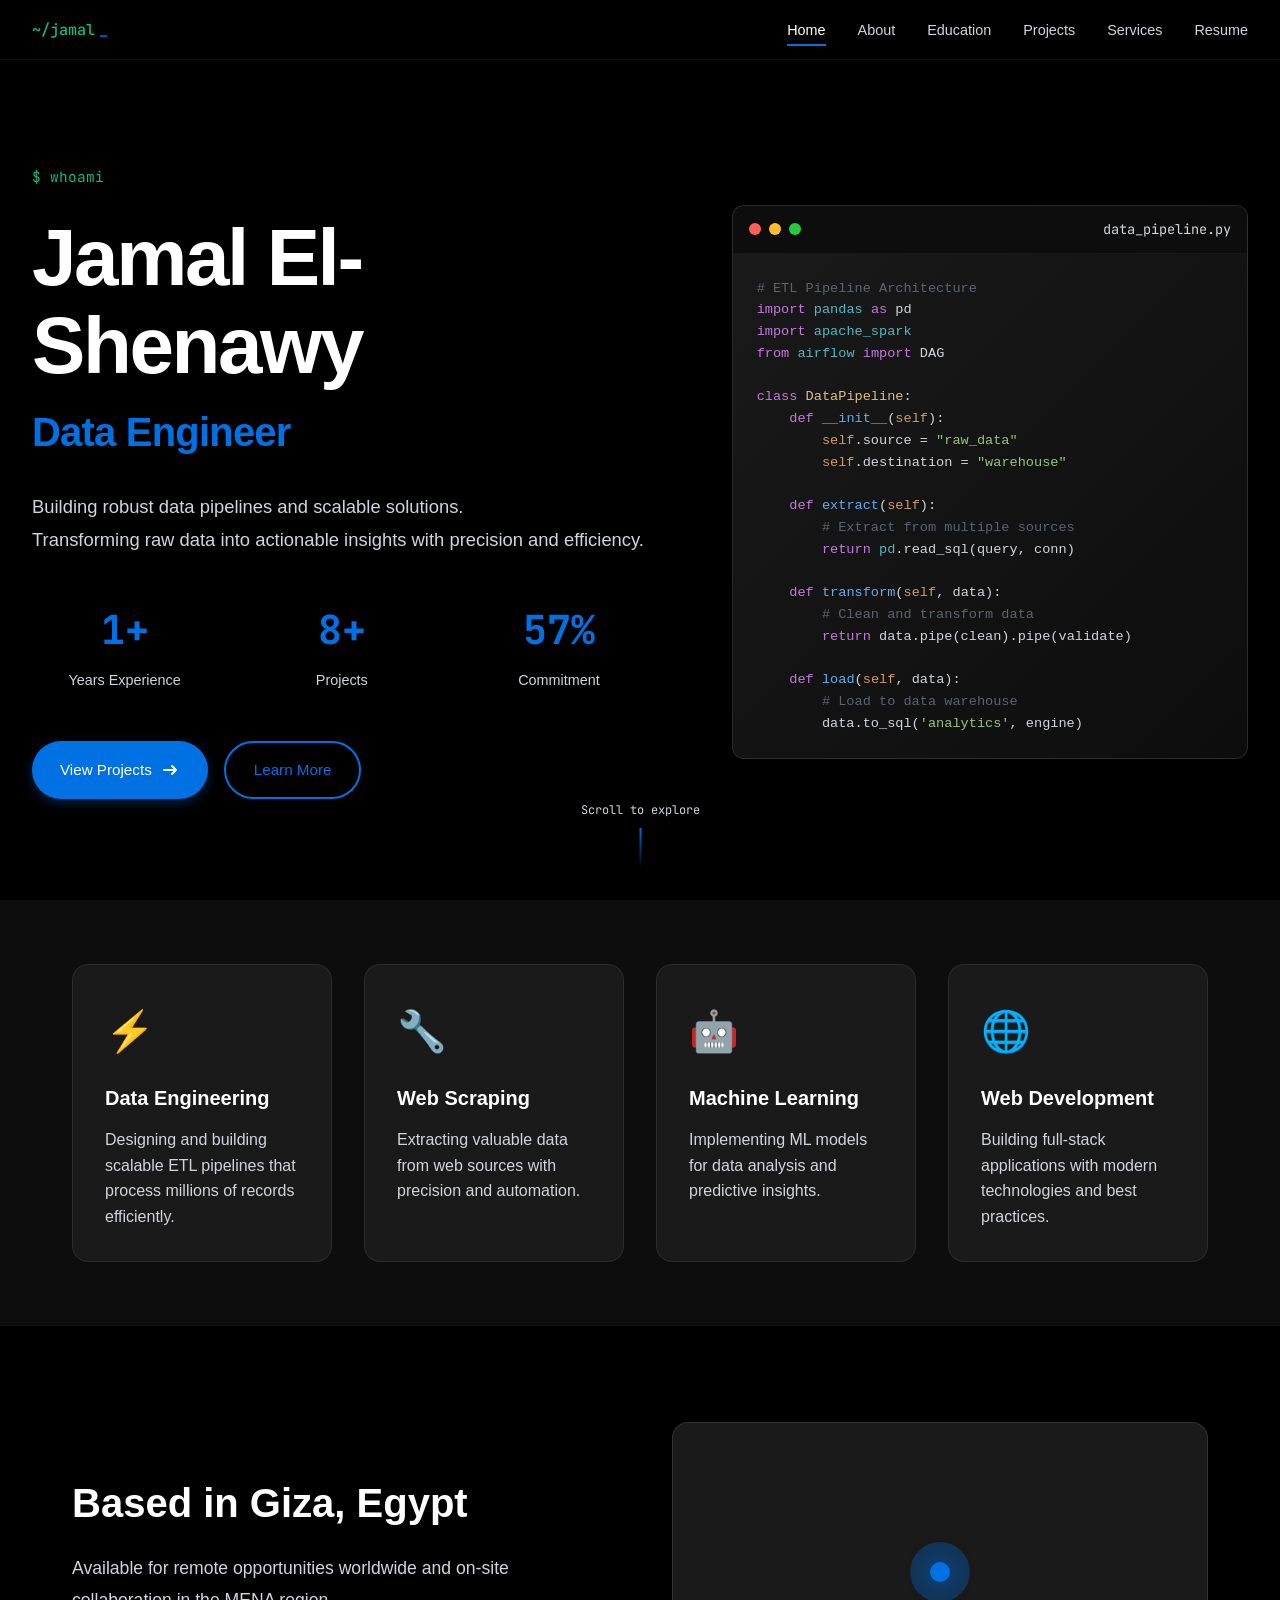
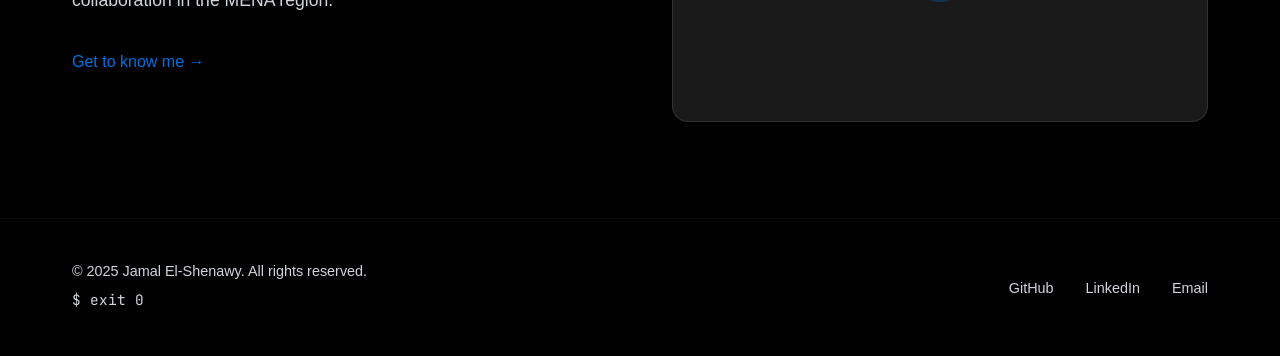
==== commit 6643d5c7: ":Initial commit" ====
--- a/index.html
+++ b/index.html
@@ -1,740 +1,174 @@
 <!DOCTYPE html>
 <html lang="en">
-
 <head>
     <meta charset="UTF-8">
     <meta name="viewport" content="width=device-width, initial-scale=1.0">
-    <meta name="description"
-        content="AI Engineer & Data Scientist building intelligent systems with precision and purpose">
-    <meta name="keywords" content="AI Engineer, Machine Learning, Data Science, Full Stack Developer, Research">
-    <title>Portfolio | AI Engineer & Data Scientist</title>
-
+    <meta name="description" content="Jamal El-Shenawy - Data Engineer specializing in ETL pipelines, web scraping, and data solutions">
+    <meta name="keywords" content="Data Engineer, ETL, Web Scraping, Python, Machine Learning, Jamal El-Shenawy">
+    <title>Jamal El-Shenawy | Data Engineer</title>
+    
     <!-- Fonts -->
     <link rel="preconnect" href="https://fonts.googleapis.com">
     <link rel="preconnect" href="https://fonts.gstatic.com" crossorigin>
-    <link
-        href="https://fonts.googleapis.com/css2?family=JetBrains+Mono:wght@400;500;600;700&family=IBM+Plex+Sans:wght@300;400;500;600&display=swap"
-        rel="stylesheet">
-
+    <link href="https://fonts.googleapis.com/css2?family=SF+Pro+Display:wght@300;400;500;600;700&family=JetBrains+Mono:wght@400;500;600&display=swap" rel="stylesheet">
+    
     <link rel="stylesheet" href="styles.css">
 </head>
-
 <body>
     <!-- Matrix Background Animation -->
     <canvas id="matrix-bg" class="matrix-canvas"></canvas>
-
+    
     <!-- Navigation -->
     <nav class="nav" id="navbar">
         <div class="nav-container">
             <div class="nav-logo">
-                <span class="terminal-prompt">~/portfolio</span>
+                <span class="terminal-prompt">~/jamal</span>
                 <span class="cursor-blink">_</span>
             </div>
             <ul class="nav-menu" id="nav-menu">
-                <li><a href="#home" class="nav-link">home</a></li>
-                <li><a href="#about" class="nav-link">about</a></li>
-                <li><a href="#skills" class="nav-link">skills</a></li>
-                <li><a href="#experience" class="nav-link">experience</a></li>
-                <li><a href="#projects" class="nav-link">projects</a></li>
-                <li><a href="#contact" class="nav-link">contact</a></li>
+                <li><a href="index.html" class="nav-link active">Home</a></li>
+                <li><a href="about.html" class="nav-link">About</a></li>
+                <li><a href="education.html" class="nav-link">Education</a></li>
+                <li><a href="projects.html" class="nav-link">Projects</a></li>
+                <li><a href="services.html" class="nav-link">Services</a></li>
+                <li><a href="resume.html" class="nav-link">Resume</a></li>
             </ul>
+            <div class="nav-toggle" id="nav-toggle">
+                <span></span>
+                <span></span>
+                <span></span>
+            </div>
         </div>
     </nav>
 
     <!-- Hero Section -->
-    <section id="home" class="hero">
-        <div class="hero-content">
-            <div class="hero-text reveal-up">
-                <span class="hero-label">$ whoami</span>
-                <h1 class="hero-title">
-                    <span class="glitch-text" data-text="Data ENGINEER">Data ENGINEER</span>
+    <section class="hero-home">
+        <div class="hero-content-wrapper">
+            <div class="hero-text-home">
+                <div class="hero-label">$ whoami</div>
+                <h1 class="hero-title-main">
+                    <span class="name-text">Jamal El-Shenawy</span>
                 </h1>
-                <p class="hero-subtitle">Building Data Pipelines with precision and purpose</p>
-                <p class="hero-description">
-                    I engineer data pipelines and machine learning models that solve real problems.
-                    Focused on clean code, rigorous testing, and measurable impact.
+                <h2 class="hero-subtitle-main">Data Engineer</h2>
+                <p class="hero-description-main">
+                    Building robust data pipelines and scalable solutions.<br>
+                    Transforming raw data into actionable insights with precision and efficiency.
                 </p>
-                <div class="hero-cta">
-                    <a href="#projects" class="btn btn-primary">
-                        <span>View Work</span>
+                <div class="hero-stats">
+                    <div class="stat-item">
+                        <div class="stat-number">2+</div>
+                        <div class="stat-label">Years Experience</div>
+                    </div>
+                    <div class="stat-item">
+                        <div class="stat-number">15+</div>
+                        <div class="stat-label">Projects</div>
+                    </div>
+                    <div class="stat-item">
+                        <div class="stat-number">100%</div>
+                        <div class="stat-label">Commitment</div>
+                    </div>
+                </div>
+                <div class="hero-cta-home">
+                    <a href="projects.html" class="btn-primary-apple">
+                        <span>View Projects</span>
                         <svg class="btn-arrow" width="20" height="20" viewBox="0 0 20 20" fill="none">
-                            <path d="M4 10h12m0 0l-4-4m4 4l-4 4" stroke="currentColor" stroke-width="2"
-                                stroke-linecap="round" />
+                            <path d="M4 10h12m0 0l-4-4m4 4l-4 4" stroke="currentColor" stroke-width="2" stroke-linecap="round"/>
                         </svg>
                     </a>
-                    <a href="#contact" class="btn btn-secondary">Contact</a>
+                    <a href="about.html" class="btn-secondary-apple">Learn More</a>
                 </div>
             </div>
-            <div class="hero-visual">
-                <div class="code-block">
-                    <div class="code-header">
-                        <span class="code-dots"></span>
-                        <span class="code-title">model.py</span>
+            
+            <div class="hero-visual-home">
+                <div class="terminal-window">
+                    <div class="terminal-header">
+                        <div class="terminal-buttons">
+                            <span class="term-btn close"></span>
+                            <span class="term-btn minimize"></span>
+                            <span class="term-btn maximize"></span>
+                        </div>
+                        <div class="terminal-title">data_pipeline.py</div>
                     </div>
-                    <pre
-                        class="code-content"><code><span class="code-keyword">import</span> <span class="code-module">torch</span>
-<span class="code-keyword">from</span> <span class="code-module">transformers</span> <span class="code-keyword">import</span> AutoModel
+                    <div class="terminal-body">
+                        <pre><code><span class="code-comment"># ETL Pipeline Architecture</span>
+<span class="code-keyword">import</span> <span class="code-module">pandas</span> <span class="code-keyword">as</span> pd
+<span class="code-keyword">import</span> <span class="code-module">apache_spark</span>
+<span class="code-keyword">from</span> <span class="code-module">airflow</span> <span class="code-keyword">import</span> DAG
 
-<span class="code-keyword">class</span> <span class="code-class">IntelligentSystem</span>:
+<span class="code-keyword">class</span> <span class="code-class">DataPipeline</span>:
     <span class="code-keyword">def</span> <span class="code-function">__init__</span>(<span class="code-param">self</span>):
-        <span class="code-param">self</span>.purpose = <span class="code-string">"solve_real_problems"</span>
-        <span class="code-param">self</span>.approach = <span class="code-string">"precision_first"</span>
+        <span class="code-param">self</span>.source = <span class="code-string">"raw_data"</span>
+        <span class="code-param">self</span>.destination = <span class="code-string">"warehouse"</span>
     
-    <span class="code-keyword">def</span> <span class="code-function">build</span>(<span class="code-param">self</span>):
-        <span class="code-comment"># Engineering excellence</span>
-        <span class="code-keyword">return</span> <span class="code-module">Impact</span>(measured=<span class="code-value">True</span>)</code></pre>
+    <span class="code-keyword">def</span> <span class="code-function">extract</span>(<span class="code-param">self</span>):
+        <span class="code-comment"># Extract from multiple sources</span>
+        <span class="code-keyword">return</span> <span class="code-module">pd</span>.read_sql(query, conn)
+    
+    <span class="code-keyword">def</span> <span class="code-function">transform</span>(<span class="code-param">self</span>, data):
+        <span class="code-comment"># Clean and transform data</span>
+        <span class="code-keyword">return</span> data.pipe(clean).pipe(validate)
+    
+    <span class="code-keyword">def</span> <span class="code-function">load</span>(<span class="code-param">self</span>, data):
+        <span class="code-comment"># Load to data warehouse</span>
+        data.to_sql(<span class="code-string">'analytics'</span>, engine)</code></pre>
+                    </div>
                 </div>
             </div>
         </div>
+        
         <div class="scroll-indicator">
-            <span>Scroll</span>
+            <span>Scroll to explore</span>
             <div class="scroll-arrow"></div>
         </div>
     </section>
 
-    <!-- About Section -->
-    <section id="about" class="about">
+    <!-- Quick Intro Section -->
+    <section class="quick-intro">
         <div class="container">
-            <div class="section-header reveal-up">
-                <span class="section-label">$ cat about.txt</span>
-                <h2 class="section-title">Engineering with precision and purpose</h2>
-            </div>
-            <div class="about-content">
-                <div class="about-text reveal-up">
-                    <p class="about-paragraph">
-                        I approach data engineering like a craftsman approaches their work. Every pipeline is built to
-                        last,
-                        every pipeline designed for scale. My background spans data engineering, AI research, and ML
-                        systems.
-                        I believe in solving problems that matter.
-                    </p>
-                    <p class="about-paragraph">
-                        What drives me is the intersection of theory and practice. I'm equally comfortable diving into
-                        research papers as I am debugging production pipelines at 2 AM. Fast learner with a
-                        cross-disciplinary
-                        mindset—I draw insights from mathematics, engineering, and cognitive science to build better
-                        systems.
-                    </p>
-                    <p class="about-paragraph">
-                        My focus is on Pipelines and AI/ML systems that create measurable value: predictive models that actually
-                        predict,
-                        data pipelines that reliably process millions of records, research prototypes that transition to
-                        production.
-                    </p>
+            <div class="intro-grid">
+                <div class="intro-card">
+                    <div class="intro-icon">⚡</div>
+                    <h3>Data Engineering</h3>
+                    <p>Designing and building scalable ETL pipelines that process millions of records efficiently.</p>
                 </div>
-                <div class="about-stats reveal-up">
-                    <div class="stat-card">
-                        <div class="stat-number">3+</div>
-                        <div class="stat-label">Years Experience</div>
-                    </div>
-                    <div class="stat-card">
-                        <div class="stat-number">10+</div>
-                        <div class="stat-label">Projects Delivered</div>
-                    </div>
-                    <div class="stat-card">
-                        <div class="stat-number">15+</div>
-                        <div class="stat-label">Technologies</div>
-                    </div>
+                <div class="intro-card">
+                    <div class="intro-icon">🔧</div>
+                    <h3>Web Scraping</h3>
+                    <p>Extracting valuable data from web sources with precision and automation.</p>
+                </div>
+                <div class="intro-card">
+                    <div class="intro-icon">🤖</div>
+                    <h3>Machine Learning</h3>
+                    <p>Implementing ML models for data analysis and predictive insights.</p>
+                </div>
+                <div class="intro-card">
+                    <div class="intro-icon">🌐</div>
+                    <h3>Web Development</h3>
+                    <p>Building full-stack applications with modern technologies and best practices.</p>
                 </div>
             </div>
         </div>
     </section>
 
-    <!-- Education Section -->
-    <section id="education" class="education">
+    <!-- Location Section -->
+    <section class="location-section">
         <div class="container">
-            <div class="section-header reveal-up">
-                <span class="section-label">$ ls education/</span>
-                <h2 class="section-title">Academic Foundation</h2>
-            </div>
-            <div class="education-grid">
-              <!--  <div class="education-card reveal-up">
-                    <div class="edu-icon">🎓</div>
-                    <h3 class="edu-degree">Master of Science in Computer Science</h3>
-                    <p class="edu-institution">Technical University</p>
-                    <p class="edu-focus">Focus: Machine Learning, Deep Learning, Statistical Methods</p>
-                    <span class="edu-year">2019 - 2021</span>
-                </div> -->
-                <div class="education-card reveal-up">
-                    <div class="edu-icon">🎓</div>
-                    <h3 class="edu-degree">Bachelor of Science in Computer Science</h3>
-                    <p class="edu-institution">Egypt Japan University Of Science and Technology</p>
-                    <p class="edu-focus">Focus: Statistical Analysis, Algorithm Design, Data Engineering</p>
-                   <!-- <span class="edu-year">2015 - 2019</span> -->
+            <div class="location-content">
+                <div class="location-text">
+                    <h2>Based in Giza, Egypt</h2>
+                    <p>Available for remote opportunities worldwide and on-site collaboration in the MENA region.</p>
+                    <a href="about.html" class="btn-link">
+                        Get to know me →
+                    </a>
                 </div>
-            </div>
-        </div>
-    </section>
-
-    <!-- Skills Section -->
-    <section id="skills" class="skills">
-        <div class="container">
-            <div class="section-header reveal-up">
-                <span class="section-label">$ cat skills.json</span>
-                <h2 class="section-title">Technical Capabilities</h2>
-            </div>
-            <div class="skills-grid">
-                <!-- Programming -->
-                <div class="skill-category reveal-up">
-                    <h3 class="skill-category-title">
-                        <span class="skill-icon">💻</span>
-                        Programming
-                    </h3>
-                    <div class="skill-tags">
-                        <span class="skill-tag">Python</span>
-                        <span class="skill-tag">JavaScript</span>
-                        <span class="skill-tag">C++</span>
-                        <span class="skill-tag">SQL</span>
-                        <!-- <span class="skill-tag">R</span> 
-                        <span class="skill-tag">Java</span>
-                        <span class="skill-tag">C++</span> -->
-                    </div>
-                </div>
-
-                <!-- Data Science -->
-                <div class="skill-category reveal-up">
-                    <h3 class="skill-category-title">
-                        <span class="skill-icon">📊</span>
-                        Data Engineering
-                    </h3>
-                    <div class="skill-tags">
-                        <span class="skill-tag">Pandas</span>
-                        <span class="skill-tag">NumPy</span>
-                        <span class="skill-tag">Statistical Analysis</span>
-                        <span class="skill-tag">Feature Engineering</span>
-                        <span class="skill-tag">ETL</span>
-                        <span class="skill-tag">Time Series</span>
-                    </div>
-                </div>
-
-                <!-- AI/ML -->
-                <div class="skill-category reveal-up">
-                    <h3 class="skill-category-title">
-                        <span class="skill-icon">🤖</span>
-                        AI & Machine Learning
-                    </h3>
-                    <div class="skill-tags">
-                        <span class="skill-tag">PyTorch</span>
-                        <span class="skill-tag">TensorFlow</span>
-                        <span class="skill-tag">Scikit-learn</span>
-                        <span class="skill-tag">Transformers</span>
-                       <!-- <span class="skill-tag">Computer Vision</span> -->
-                        <span class="skill-tag">NLP</span>
-                       <!-- <span class="skill-tag">Reinforcement Learning</span> -->
-                    </div>
-                </div>
-
-
-                <!-- Tools & Infrastructure -->
-                <div class="skill-category reveal-up">
-                    <h3 class="skill-category-title">
-                        <span class="skill-icon">🛠️</span>
-                        Tools & Infrastructure
-                    </h3>
-                    <div class="skill-tags">
-                        <span class="skill-tag">Docker</span>
-                        <span class="skill-tag">Kubernetes</span>
-                        <span class="skill-tag">AWS</span>
-                        <span class="skill-tag">Git</span>
-                       <!-- <span class="skill-tag">MLflow</span> -->
-                        <span class="skill-tag">Apache Spark</span>
-                        <span class="skill-tag">PostgreSQL</span>
-                    </div>
-                </div>
-
-                <!-- Research -->
-                <div class="skill-category reveal-up">
-                    <h3 class="skill-category-title">
-                        <span class="skill-icon">🔬</span>
-                        Research & Theory
-                    </h3>
-                    <div class="skill-tags">
-                        <span class="skill-tag">Experimentation</span>
-                        <span class="skill-tag">Statistical Inference</span>
-                        <span class="skill-tag">Paper Implementation</span>
-                        <span class="skill-tag">Optimization Theory</span>
-                        <span class="skill-tag">Model Evaluation</span>
-                        <span class="skill-tag">Operations Research</span>
-                    </div>
-                </div>
-            </div>
-        </div>
-    </section>
-
-    <!-- Experience Section -->
-    <section id="experience" class="experience">
-        <div class="container">
-            <div class="section-header reveal-up">
-                <span class="section-label">$ git log --work</span>
-                <h2 class="section-title">Professional Journey</h2>
-            </div>
-            <div class="timeline">
-                <div class="timeline-item reveal-up">
-                    <div class="timeline-marker"></div>
-                    <div class="timeline-content">
-                        <span class="timeline-date">2023 - Present</span>
-                        <h3 class="timeline-title">Senior ML Engineer</h3>
-                        <p class="timeline-company">Tech Innovation Lab</p>
-                        <p class="timeline-description">
-                            Leading development of production ML systems for real-time prediction at scale.
-                            Built distributed training pipeline reducing model iteration time by 60%.
-                            Architected feature store serving 10M+ predictions daily.
-                        </p>
-                        <div class="timeline-impact">
-                            <span class="impact-badge">60% faster iteration</span>
-                            <span class="impact-badge">10M+ daily predictions</span>
+                <div class="location-visual">
+                    <div class="map-placeholder">
+                        <div class="map-marker">
+                            <div class="marker-pulse"></div>
+                            <div class="marker-dot"></div>
                         </div>
                     </div>
                 </div>
-
-                <div class="timeline-item reveal-up">
-                    <div class="timeline-marker"></div>
-                    <div class="timeline-content">
-                        <span class="timeline-date">2021 - 2023</span>
-                        <h3 class="timeline-title">ML Research Engineer</h3>
-                        <p class="timeline-company">AI Research Institute</p>
-                        <p class="timeline-description">
-                            Developed novel computer vision models for medical image analysis.
-                            Published 3 papers in top-tier conferences. Created data pipeline processing
-                            100K+ medical images with 95% annotation accuracy.
-                        </p>
-                        <div class="timeline-impact">
-                            <span class="impact-badge">3 publications</span>
-                            <span class="impact-badge">95% accuracy</span>
-                        </div>
-                    </div>
-                </div>
-
-                <div class="timeline-item reveal-up">
-                    <div class="timeline-marker"></div>
-                    <div class="timeline-content">
-                        <span class="timeline-date">2019 - 2021</span>
-                        <h3 class="timeline-title">Data Scientist</h3>
-                        <p class="timeline-company">Analytics Solutions Inc.</p>
-                        <p class="timeline-description">
-                            Built predictive models for customer churn, increasing retention by 25%.
-                            Designed automated reporting system saving 40 hours/week of manual work.
-                            Led cross-functional team of 4 analysts.
-                        </p>
-                        <div class="timeline-impact">
-                            <span class="impact-badge">25% retention increase</span>
-                            <span class="impact-badge">40 hrs/week saved</span>
-                        </div>
-                    </div>
-                </div>
-            </div>
-        </div>
-    </section>
-
-    <!-- Services Section -->
-    <section id="services" class="services">
-        <div class="container">
-            <div class="section-header reveal-up">
-                <span class="section-label">$ cat services.md</span>
-                <h2 class="section-title">What I Offer</h2>
-            </div>
-            <div class="services-grid">
-                <div class="service-card reveal-up">
-                    <div class="service-icon">🧠</div>
-                    <h3 class="service-title">AI Model Development</h3>
-                    <p class="service-description">
-                        Custom machine learning models tailored to your specific use case. From NLP to computer vision,
-                        I build production-ready models with rigorous evaluation and monitoring.
-                    </p>
-                    <ul class="service-features">
-                        <li>Custom model architecture design</li>
-                        <li>Model training & hyperparameter tuning</li>
-                        <li>Production deployment & monitoring</li>
-                    </ul>
-                </div>
-
-                <div class="service-card reveal-up">
-                    <div class="service-icon">🔧</div>
-                    <h3 class="service-title">Data Engineering & Pipeline</h3>
-                    <p class="service-description">
-                        Scalable data pipelines that transform raw data into actionable insights.
-                        Automated ETL processes, data cleaning, and feature engineering at scale.
-                    </p>
-                    <ul class="service-features">
-                        <li>ETL pipeline development</li>
-                        <li>Data quality & validation</li>
-                        <li>Feature engineering & selection</li>
-                    </ul>
-                </div>
-
-                <div class="service-card reveal-up">
-                    <div class="service-icon">⚡</div>
-                    <h3 class="service-title">ML Prototyping</h3>
-                    <p class="service-description">
-                        Rapid proof-of-concept development to validate ML feasibility.
-                        Quick iteration cycles with measurable outcomes and clear go/no-go decisions.
-                    </p>
-                    <ul class="service-features">
-                        <li>Feasibility analysis</li>
-                        <li>Rapid prototyping</li>
-                        <li>Performance benchmarking</li>
-                    </ul>
-                </div>
-
-                <div class="service-card reveal-up">
-                    <div class="service-icon">📈</div>
-                    <h3 class="service-title">Data Analysis & Insights</h3>
-                    <p class="service-description">
-                        Deep-dive statistical analysis to uncover hidden patterns in your data.
-                        Clear visualizations and actionable recommendations backed by rigorous methodology.
-                    </p>
-                    <ul class="service-features">
-                        <li>Exploratory data analysis</li>
-                        <li>Statistical modeling</li>
-                        <li>Business intelligence dashboards</li>
-                    </ul>
-                </div>
-
-                <div class="service-card reveal-up">
-                    <div class="service-icon">🔬</div>
-                    <h3 class="service-title">Research Assistance</h3>
-                    <p class="service-description">
-                        Support for academic and industrial research projects. Literature review,
-                        experiment design, paper implementation, and reproducible research practices.
-                    </p>
-                    <ul class="service-features">
-                        <li>Literature review & synthesis</li>
-                        <li>Experiment design & execution</li>
-                        <li>Paper implementation</li>
-                    </ul>
-                </div>
-
-                <div class="service-card reveal-up">
-                    <div class="service-icon">🎯</div>
-                    <h3 class="service-title">ML Consulting</h3>
-                    <p class="service-description">
-                        Strategic guidance on ML adoption and implementation. Architecture reviews,
-                        technology selection, and team training for successful ML initiatives.
-                    </p>
-                    <ul class="service-features">
-                        <li>ML strategy & roadmap</li>
-                        <li>Architecture review</li>
-                        <li>Team training & mentorship</li>
-                    </ul>
-                </div>
-            </div>
-        </div>
-    </section>
-
-    <!-- Projects Section -->
-    <section id="projects" class="projects">
-        <div class="container">
-            <div class="section-header reveal-up">
-                <span class="section-label">$ ls projects/</span>
-                <h2 class="section-title">Featured Work</h2>
-            </div>
-            <div class="projects-grid">
-                <!-- Project 1 -->
-                <div class="project-card reveal-up">
-                    <div class="project-image">
-                        <div class="project-overlay">
-                            <button class="project-view-btn">View Details</button>
-                        </div>
-                    </div>
-                    <div class="project-content">
-                        <h3 class="project-title">Neural Network Optimization</h3>
-                        <p class="project-description">
-                            <strong>Problem:</strong> Training time for large vision models was bottlenecking research
-                            iteration.<br>
-                            <strong>Solution:</strong> Implemented distributed training with mixed precision, custom
-                            data loaders, and efficient augmentation pipeline.<br>
-                            <strong>Impact:</strong> 3x faster training, 40% GPU memory reduction, enabled larger batch
-                            sizes.
-                        </p>
-                        <div class="project-stack">
-                            <span class="tech-tag">PyTorch</span>
-                            <span class="tech-tag">CUDA</span>
-                            <span class="tech-tag">Docker</span>
-                            <span class="tech-tag">Ray</span>
-                        </div>
-                        <div class="project-metrics">
-                            <div class="metric">
-                                <span class="metric-value">3x</span>
-                                <span class="metric-label">Speed Improvement</span>
-                            </div>
-                            <div class="metric">
-                                <span class="metric-value">40%</span>
-                                <span class="metric-label">Memory Saved</span>
-                            </div>
-                        </div>
-                    </div>
-                </div>
-
-                <!-- Project 2 -->
-                <div class="project-card reveal-up">
-                    <div class="project-image">
-                        <div class="project-overlay">
-                            <button class="project-view-btn">View Details</button>
-                        </div>
-                    </div>
-                    <div class="project-content">
-                        <h3 class="project-title">Production Data Pipeline</h3>
-                        <p class="project-description">
-                            <strong>Problem:</strong> Manual data processing causing delays and errors in analytics
-                            workflow.<br>
-                            <strong>Solution:</strong> Built automated ETL pipeline with validation, monitoring, and
-                            fault tolerance.<br>
-                            <strong>Impact:</strong> Processing 5M records/day with 99.9% uptime, 0% data loss.
-                        </p>
-                        <div class="project-stack">
-                            <span class="tech-tag">Apache Airflow</span>
-                            <span class="tech-tag">Python</span>
-                            <span class="tech-tag">PostgreSQL</span>
-                            <span class="tech-tag">AWS S3</span>
-                        </div>
-                        <div class="project-metrics">
-                            <div class="metric">
-                                <span class="metric-value">5M</span>
-                                <span class="metric-label">Records/Day</span>
-                            </div>
-                            <div class="metric">
-                                <span class="metric-value">99.9%</span>
-                                <span class="metric-label">Uptime</span>
-                            </div>
-                        </div>
-                    </div>
-                </div>
-
-                <!-- Project 3 -->
-                <div class="project-card reveal-up">
-                    <div class="project-image">
-                        <div class="project-overlay">
-                            <button class="project-view-btn">View Details</button>
-                        </div>
-                    </div>
-                    <div class="project-content">
-                        <h3 class="project-title">Time Series Forecasting System</h3>
-                        <p class="project-description">
-                            <strong>Problem:</strong> Business needed accurate demand forecasts for inventory
-                            optimization.<br>
-                            <strong>Solution:</strong> Ensemble model combining LSTM, XGBoost, and statistical methods
-                            with automated retraining.<br>
-                            <strong>Impact:</strong> 15% forecast accuracy improvement, $2M cost savings in inventory.
-                        </p>
-                        <div class="project-stack">
-                            <span class="tech-tag">TensorFlow</span>
-                            <span class="tech-tag">XGBoost</span>
-                            <span class="tech-tag">Prophet</span>
-                            <span class="tech-tag">MLflow</span>
-                        </div>
-                        <div class="project-metrics">
-                            <div class="metric">
-                                <span class="metric-value">15%</span>
-                                <span class="metric-label">Accuracy Gain</span>
-                            </div>
-                            <div class="metric">
-                                <span class="metric-value">$2M</span>
-                                <span class="metric-label">Cost Savings</span>
-                            </div>
-                        </div>
-                    </div>
-                </div>
-
-                <!-- Project 4 -->
-                <div class="project-card reveal-up">
-                    <div class="project-image">
-                        <div class="project-overlay">
-                            <button class="project-view-btn">View Details</button>
-                        </div>
-                    </div>
-                    <div class="project-content">
-                        <h3 class="project-title">Computer Vision Classification</h3>
-                        <p class="project-description">
-                            <strong>Problem:</strong> Manual quality inspection was slow and inconsistent for
-                            manufacturing line.<br>
-                            <strong>Solution:</strong> Trained custom CNN with data augmentation and transfer learning
-                            from ResNet50.<br>
-                            <strong>Impact:</strong> 98.5% accuracy, 10x faster inspection, deployed on edge devices.
-                        </p>
-                        <div class="project-stack">
-                            <span class="tech-tag">PyTorch</span>
-                            <span class="tech-tag">OpenCV</span>
-                            <span class="tech-tag">FastAPI</span>
-                            <span class="tech-tag">ONNX</span>
-                        </div>
-                        <div class="project-metrics">
-                            <div class="metric">
-                                <span class="metric-value">98.5%</span>
-                                <span class="metric-label">Accuracy</span>
-                            </div>
-                            <div class="metric">
-                                <span class="metric-value">10x</span>
-                                <span class="metric-label">Faster</span>
-                            </div>
-                        </div>
-                    </div>
-                </div>
-            </div>
-        </div>
-    </section>
-
-    <!-- Achievements Section -->
-    <section id="achievements" class="achievements">
-        <div class="container">
-            <div class="section-header reveal-up">
-                <span class="section-label">$ cat achievements.log</span>
-                <h2 class="section-title">Recognition & Milestones</h2>
-            </div>
-            <div class="achievements-grid">
-                <div class="achievement-card reveal-up">
-                    <div class="achievement-icon">🏆</div>
-                    <h3 class="achievement-title">Best Paper Award</h3>
-                    <p class="achievement-description">ICML 2023 - Novel approach to few-shot learning</p>
-                </div>
-                <div class="achievement-card reveal-up">
-                    <div class="achievement-icon">📜</div>
-                    <h3 class="achievement-title">AWS ML Certification</h3>
-                    <p class="achievement-description">Specialty certification in Machine Learning</p>
-                </div>
-                <div class="achievement-card reveal-up">
-                    <div class="achievement-icon">🥇</div>
-                    <h3 class="achievement-title">Kaggle Competitions</h3>
-                    <p class="achievement-description">Top 1% in 3 major ML competitions</p>
-                </div>
-                <div class="achievement-card reveal-up">
-                    <div class="achievement-icon">📝</div>
-                    <h3 class="achievement-title">5 Publications</h3>
-                    <p class="achievement-description">Peer-reviewed papers in AI conferences</p>
-                </div>
-            </div>
-        </div>
-    </section>
-
-    <!-- Testimonials Section -->
-    <section id="testimonials" class="testimonials">
-        <div class="container">
-            <div class="section-header reveal-up">
-                <span class="section-label">$ grep feedback testimonials.txt</span>
-                <h2 class="section-title">Client Feedback</h2>
-            </div>
-            <div class="testimonials-grid">
-                <div class="testimonial-card reveal-up">
-                    <div class="testimonial-quote">"</div>
-                    <p class="testimonial-text">
-                        Exceptional technical depth combined with clear communication. The ML pipeline delivered
-                        exceeded our expectations and has been running flawlessly in production for 6 months.
-                    </p>
-                    <div class="testimonial-author">
-                        <div class="author-info">
-                            <span class="author-name">Sarah Chen</span>
-                            <span class="author-role">CTO, DataTech Solutions</span>
-                        </div>
-                    </div>
-                </div>
-
-                <div class="testimonial-card reveal-up">
-                    <div class="testimonial-quote">"</div>
-                    <p class="testimonial-text">
-                        Rare combination of research rigor and engineering pragmatism. Delivered a complex NLP system
-                        on time with excellent documentation and testing coverage.
-                    </p>
-                    <div class="testimonial-author">
-                        <div class="author-info">
-                            <span class="author-name">Michael Rodriguez</span>
-                            <span class="author-role">VP Engineering, AI Innovations</span>
-                        </div>
-                    </div>
-                </div>
-
-                <div class="testimonial-card reveal-up">
-                    <div class="testimonial-quote">"</div>
-                    <p class="testimonial-text">
-                        Outstanding work on our computer vision project. Not only solved the technical challenge
-                        but also trained our team on best practices for maintaining the system.
-                    </p>
-                    <div class="testimonial-author">
-                        <div class="author-info">
-                            <span class="author-name">Jessica Wong</span>
-                            <span class="author-role">Product Manager, Vision Systems Inc</span>
-                        </div>
-                    </div>
-                </div>
-            </div>
-        </div>
-    </section>
-
-    <!-- Contact Section -->
-    <section id="contact" class="contact">
-        <div class="container">
-            <div class="section-header reveal-up">
-                <span class="section-label">$ nano contact.sh</span>
-                <h2 class="section-title">Let's Build Something</h2>
-                <p class="section-description">
-                    Have a challenging ML problem? Need a reliable data pipeline? Let's discuss how I can help.
-                </p>
-            </div>
-            <div class="contact-content">
-                <div class="contact-info reveal-up">
-                    <div class="contact-item">
-                        <div class="contact-icon">
-                            <svg width="24" height="24" viewBox="0 0 24 24" fill="none" stroke="currentColor">
-                                <rect x="3" y="5" width="18" height="14" rx="2" />
-                                <path d="M3 7l9 6 9-6" />
-                            </svg>
-                        </div>
-                        <div class="contact-details">
-                            <span class="contact-label">Email</span>
-                            <a href="mailto:jamalcsit05@gmail.com" class="contact-value">jamalcsit05@gmail.com</a>
-                        </div>
-                    </div>
-
-                    <div class="contact-item">
-                        <div class="contact-icon">
-                            <svg width="24" height="24" viewBox="0 0 24 24" fill="none" stroke="currentColor">
-                                <path
-                                    d="M9 19c-5 1.5-5-2.5-7-3m14 6v-3.87a3.37 3.37 0 0 0-.94-2.61c3.14-.35 6.44-1.54 6.44-7A5.44 5.44 0 0 0 20 4.77 5.07 5.07 0 0 0 19.91 1S18.73.65 16 2.48a13.38 13.38 0 0 0-7 0C6.27.65 5.09 1 5.09 1A5.07 5.07 0 0 0 5 4.77a5.44 5.44 0 0 0-1.5 3.78c0 5.42 3.3 6.61 6.44 7A3.37 3.37 0 0 0 9 18.13V22" />
-                            </svg>
-                        </div>
-                        <div class="contact-details">
-                            <span class="contact-label">GitHub</span>
-                            <a href="https://github.com/jamal005csit" target="_blank"
-                                class="contact-value">github.com/jamal005csit</a>
-                        </div>
-                    </div>
-
-                    <div class="contact-item">
-                        <div class="contact-icon">
-                            <svg width="24" height="24" viewBox="0 0 24 24" fill="none" stroke="currentColor">
-                                <path
-                                    d="M16 8a6 6 0 0 1 6 6v7h-4v-7a2 2 0 0 0-2-2 2 2 0 0 0-2 2v7h-4v-7a6 6 0 0 1 6-6z" />
-                                <rect x="2" y="9" width="4" height="12" />
-                                <circle cx="4" cy="4" r="2" />
-                            </svg>
-                        </div>
-                        <div class="contact-details">
-                            <span class="contact-label">LinkedIn</span>
-                            <a href="https://linkedin.com/in/jamal-el-shenawy" target="_blank"
-                                class="contact-value">linkedin.com/in/jamal-el-shenawy</a>
-                        </div>
-                    </div>
-                </div>
-
-                <form class="contact-form reveal-up" id="contact-form">
-                    <div class="form-group">
-                        <label for="name" class="form-label">Name</label>
-                        <input type="text" id="name" name="name" class="form-input" required>
-                    </div>
-                    <div class="form-group">
-                        <label for="email" class="form-label">Email</label>
-                        <input type="email" id="email" name="email" class="form-input" required>
-                    </div>
-                    <div class="form-group">
-                        <label for="message" class="form-label">Message</label>
-                        <textarea id="message" name="message" class="form-textarea" rows="5" required></textarea>
-                    </div>
-                    <button type="submit" class="btn btn-primary btn-full">
-                        <span>Send Message</span>
-                        <svg class="btn-arrow" width="20" height="20" viewBox="0 0 20 20" fill="none">
-                            <path d="M4 10h12m0 0l-4-4m4 4l-4 4" stroke="currentColor" stroke-width="2"
-                                stroke-linecap="round" />
-                        </svg>
-                    </button>
-                </form>
             </div>
         </div>
     </section>
@@ -744,11 +178,13 @@
         <div class="container">
             <div class="footer-content">
                 <div class="footer-text">
-                    <p>&copy; 2025 Portfolio. Built with precision.</p>
+                    <p>&copy; 2025 Jamal El-Shenawy. All rights reserved.</p>
                     <p class="footer-note">$ exit 0</p>
                 </div>
                 <div class="footer-links">
-                    <a href="#home" class="footer-link">Back to Top ↑</a>
+                    <a href="https://github.com/jamal005csit" target="_blank" rel="noopener" class="footer-link">GitHub</a>
+                    <a href="https://www.linkedin.com/in/jamal-el-shenawy" target="_blank" rel="noopener" class="footer-link">LinkedIn</a>
+                    <a href="mailto:jamalcsit05@gmail.com" class="footer-link">Email</a>
                 </div>
             </div>
         </div>
@@ -756,5 +192,4 @@
 
     <script src="script.js"></script>
 </body>
-
-</html>+</html>
--- a/styles.css
+++ b/styles.css
@@ -1,6 +1,11 @@
-/* =================================
-   CSS RESET & BASE STYLES
-   ================================= */
+/* ===================================
+   PORTFOLIO - DARK APPLE AESTHETIC
+   Jamal El-Shenawy | Data Engineer
+   =================================== */
+
+/* ===================================
+   CSS RESET & BASE
+   =================================== */
 
 * {
     margin: 0;
@@ -9,24 +14,32 @@
 }
 
 :root {
-    /* Color Palette - Dark Theme */
+    /* Colors - Dark Theme */
     --color-black: #000000;
     --color-charcoal: #0D0D0D;
     --color-dark-gray: #1A1A1A;
     --color-medium-gray: #2A2A2A;
     --color-light-gray: #D1D5DB;
+    --color-lighter-gray: #E5E7EB;
     --color-white: #FFFFFF;
-    --color-accent: #3B82F6;
-    --color-accent-dim: rgba(59, 130, 246, 0.1);
+    
+    /* Apple-inspired Accents */
+    --color-accent: #0071E3;
+    --color-accent-hover: #0077ED;
+    --color-accent-dim: rgba(0, 113, 227, 0.1);
     --color-success: #10B981;
+    --color-warning: #F59E0B;
+    
+    /* Code Syntax Colors */
     --color-code-keyword: #C678DD;
     --color-code-string: #98C379;
     --color-code-function: #61AFEF;
     --color-code-comment: #5C6370;
+    --color-code-module: #56B6C2;
     
     /* Typography */
-    --font-mono: 'JetBrains Mono', monospace;
-    --font-sans: 'IBM Plex Sans', -apple-system, BlinkMacSystemFont, sans-serif;
+    --font-display: 'SF Pro Display', -apple-system, BlinkMacSystemFont, sans-serif;
+    --font-mono: 'JetBrains Mono', 'SF Mono', Monaco, monospace;
     
     /* Spacing */
     --spacing-xs: 0.5rem;
@@ -36,15 +49,16 @@
     --spacing-xl: 6rem;
     
     /* Transitions */
-    --transition-fast: 0.2s ease;
-    --transition-medium: 0.4s ease;
-    --transition-slow: 0.6s ease;
-    
-    /* Shadows */
-    --shadow-sm: 0 2px 8px rgba(0, 0, 0, 0.5);
-    --shadow-md: 0 4px 16px rgba(0, 0, 0, 0.6);
-    --shadow-lg: 0 8px 32px rgba(0, 0, 0, 0.7);
-    --shadow-glow: 0 0 20px rgba(59, 130, 246, 0.3);
+    --transition-fast: 0.2s cubic-bezier(0.4, 0, 0.2, 1);
+    --transition-medium: 0.4s cubic-bezier(0.4, 0, 0.2, 1);
+    --transition-slow: 0.6s cubic-bezier(0.4, 0, 0.2, 1);
+    
+    /* Shadows - Apple Style */
+    --shadow-sm: 0 1px 3px rgba(0, 0, 0, 0.5);
+    --shadow-md: 0 4px 6px rgba(0, 0, 0, 0.6);
+    --shadow-lg: 0 10px 20px rgba(0, 0, 0, 0.7);
+    --shadow-xl: 0 20px 40px rgba(0, 0, 0, 0.8);
+    --shadow-glow: 0 0 30px rgba(0, 113, 227, 0.4);
 }
 
 html {
@@ -53,7 +67,7 @@
 }
 
 body {
-    font-family: var(--font-sans);
+    font-family: var(--font-display);
     background: var(--color-black);
     color: var(--color-light-gray);
     line-height: 1.7;
@@ -62,9 +76,14 @@
     -moz-osx-font-smoothing: grayscale;
 }
 
-/* =================================
-   MATRIX BACKGROUND ANIMATION
-   ================================= */
+::selection {
+    background: var(--color-accent);
+    color: var(--color-white);
+}
+
+/* ===================================
+   MATRIX BACKGROUND
+   =================================== */
 
 .matrix-canvas {
     position: fixed;
@@ -73,13 +92,13 @@
     width: 100%;
     height: 100%;
     z-index: 0;
-    opacity: 0.08;
+    opacity: 0.06;
     pointer-events: none;
 }
 
-/* =================================
-   NAVIGATION
-   ================================= */
+/* ===================================
+   NAVIGATION - APPLE STYLE
+   =================================== */
 
 .nav {
     position: fixed;
@@ -88,15 +107,16 @@
     right: 0;
     z-index: 1000;
     background: rgba(0, 0, 0, 0.8);
-    backdrop-filter: blur(10px);
-    border-bottom: 1px solid rgba(255, 255, 255, 0.05);
+    backdrop-filter: blur(20px) saturate(180%);
+    -webkit-backdrop-filter: blur(20px) saturate(180%);
+    border-bottom: 1px solid rgba(255, 255, 255, 0.06);
     transition: var(--transition-medium);
 }
 
 .nav-container {
     max-width: 1400px;
     margin: 0 auto;
-    padding: 1.5rem 2rem;
+    padding: 1rem 2rem;
     display: flex;
     justify-content: space-between;
     align-items: center;
@@ -104,11 +124,12 @@
 
 .nav-logo {
     font-family: var(--font-mono);
-    font-size: 1rem;
+    font-size: 0.95rem;
     color: var(--color-white);
     display: flex;
     align-items: center;
     gap: 0.25rem;
+    font-weight: 500;
 }
 
 .terminal-prompt {
@@ -132,18 +153,19 @@
 }
 
 .nav-link {
-    font-family: var(--font-mono);
     font-size: 0.9rem;
     color: var(--color-light-gray);
     text-decoration: none;
     transition: var(--transition-fast);
     position: relative;
-}
-
-.nav-link::before {
+    padding: 0.5rem 0;
+    font-weight: 400;
+}
+
+.nav-link::after {
     content: '';
     position: absolute;
-    bottom: -4px;
+    bottom: 0;
     left: 0;
     width: 0;
     height: 2px;
@@ -151,209 +173,230 @@
     transition: var(--transition-fast);
 }
 
-.nav-link:hover {
-    color: var(--color-white);
-}
-
-.nav-link:hover::before {
+.nav-link:hover,
+.nav-link.active {
+    color: var(--color-white);
+}
+
+.nav-link:hover::after,
+.nav-link.active::after {
     width: 100%;
 }
 
-/* =================================
-   HERO SECTION
-   ================================= */
-
-.hero {
+.nav-toggle {
+    display: none;
+    flex-direction: column;
+    gap: 0.4rem;
+    cursor: pointer;
+}
+
+.nav-toggle span {
+    width: 24px;
+    height: 2px;
+    background: var(--color-white);
+    transition: var(--transition-fast);
+}
+
+/* ===================================
+   CONTAINER & LAYOUT
+   =================================== */
+
+.container {
+    max-width: 1200px;
+    margin: 0 auto;
+    padding: 0 2rem;
+}
+
+section {
     position: relative;
+    padding: var(--spacing-xl) 0;
+    z-index: 1;
+}
+
+/* ===================================
+   PAGE HEADER
+   =================================== */
+
+.page-header {
+    padding-top: calc(var(--spacing-xl) + 3rem);
+    padding-bottom: var(--spacing-lg);
+    text-align: center;
+}
+
+.page-header-content {
+    max-width: 800px;
+    margin: 0 auto;
+}
+
+.page-label {
+    font-family: var(--font-mono);
+    font-size: 0.9rem;
+    color: var(--color-success);
+    display: block;
+    margin-bottom: 1rem;
+}
+
+.page-title {
+    font-size: clamp(2.5rem, 6vw, 4rem);
+    color: var(--color-white);
+    font-weight: 700;
+    margin-bottom: 1rem;
+    letter-spacing: -0.02em;
+}
+
+.page-description {
+    font-size: 1.15rem;
+    color: var(--color-light-gray);
+    font-weight: 300;
+}
+
+/* ===================================
+   HOME PAGE - HERO
+   =================================== */
+
+.hero-home {
     min-height: 100vh;
     display: flex;
     align-items: center;
     justify-content: center;
-    padding: 6rem 2rem 4rem;
-    overflow: hidden;
-}
-
-.hero-content {
-    max-width: 1400px;
+    padding: 8rem 2rem 4rem;
+    position: relative;
+}
+
+.hero-content-wrapper {
+    max-width: 1300px;
     margin: 0 auto;
     display: grid;
-    grid-template-columns: 1fr 1fr;
-    gap: 4rem;
-    align-items: center;
-    position: relative;
-    z-index: 1;
-}
-
-.hero-text {
-    max-width: 600px;
+    grid-template-columns: 1.2fr 1fr;
+    gap: 5rem;
+    align-items: center;
+}
+
+.hero-text-home {
+    max-width: 650px;
 }
 
 .hero-label {
     font-family: var(--font-mono);
     font-size: 0.9rem;
     color: var(--color-success);
-    margin-bottom: 1rem;
+    margin-bottom: 1.5rem;
     display: block;
 }
 
-.hero-title {
-    font-size: clamp(3rem, 8vw, 5rem);
+.hero-title-main {
+    margin-bottom: 0.5rem;
+}
+
+.name-text {
+    font-size: clamp(3rem, 7vw, 5rem);
+    font-weight: 800;
+    color: var(--color-white);
+    line-height: 1.1;
+    letter-spacing: -0.03em;
+}
+
+.hero-subtitle-main {
+    font-size: clamp(1.5rem, 4vw, 2.5rem);
+    color: var(--color-accent);
+    font-weight: 600;
+    margin-bottom: 1.5rem;
+    letter-spacing: -0.02em;
+}
+
+.hero-description-main {
+    font-size: 1.15rem;
+    line-height: 1.8;
+    color: var(--color-light-gray);
+    margin-bottom: 2.5rem;
+    font-weight: 300;
+}
+
+.hero-stats {
+    display: grid;
+    grid-template-columns: repeat(3, 1fr);
+    gap: 2rem;
+    margin-bottom: 3rem;
+}
+
+.stat-item {
+    text-align: center;
+}
+
+.stat-number {
+    font-size: 2.5rem;
     font-weight: 700;
-    color: var(--color-white);
-    margin-bottom: 1.5rem;
-    line-height: 1.1;
-}
-
-.glitch-text {
-    position: relative;
-    display: inline-block;
-}
-
-.glitch-text::before,
-.glitch-text::after {
-    content: attr(data-text);
-    position: absolute;
-    top: 0;
-    left: 0;
-    width: 100%;
-    height: 100%;
-}
-
-.glitch-text::before {
-    animation: glitch-1 2.5s infinite;
     color: var(--color-accent);
-    z-index: -1;
-}
-
-.glitch-text::after {
-    animation: glitch-2 2.5s infinite;
-    color: #FF0080;
-    z-index: -2;
-}
-
-@keyframes glitch-1 {
-    0%, 100% {
-        transform: translate(0);
-        opacity: 0;
-    }
-    20% {
-        transform: translate(-2px, 2px);
-        opacity: 0.8;
-    }
-    40% {
-        transform: translate(-2px, -2px);
-        opacity: 0;
-    }
-}
-
-@keyframes glitch-2 {
-    0%, 100% {
-        transform: translate(0);
-        opacity: 0;
-    }
-    30% {
-        transform: translate(2px, -2px);
-        opacity: 0;
-    }
-    50% {
-        transform: translate(2px, 2px);
-        opacity: 0.8;
-    }
-}
-
-.hero-subtitle {
-    font-size: 1.5rem;
-    color: var(--color-white);
-    margin-bottom: 1.5rem;
-    font-weight: 500;
-}
-
-.hero-description {
-    font-size: 1.1rem;
-    line-height: 1.8;
-    color: var(--color-light-gray);
-    margin-bottom: 2.5rem;
-}
-
-.hero-cta {
+    font-family: var(--font-mono);
+    display: block;
+    margin-bottom: 0.25rem;
+}
+
+.stat-label {
+    font-size: 0.9rem;
+    color: var(--color-light-gray);
+    font-weight: 400;
+}
+
+.hero-cta-home {
     display: flex;
     gap: 1rem;
 }
 
-/* Code Block Visual */
-.hero-visual {
-    position: relative;
-}
-
-.code-block {
+/* Terminal Visual */
+.terminal-window {
     background: linear-gradient(135deg, var(--color-dark-gray), var(--color-charcoal));
     border: 1px solid rgba(255, 255, 255, 0.1);
-    border-radius: 8px;
+    border-radius: 12px;
     overflow: hidden;
-    box-shadow: var(--shadow-lg);
-    animation: float 6s ease-in-out infinite;
-}
-
-@keyframes float {
-    0%, 100% { transform: translateY(0); }
-    50% { transform: translateY(-20px); }
-}
-
-.code-header {
+    box-shadow: var(--shadow-xl);
+}
+
+.terminal-header {
     background: var(--color-charcoal);
     padding: 0.75rem 1rem;
     display: flex;
     align-items: center;
+    justify-content: space-between;
+    border-bottom: 1px solid rgba(255, 255, 255, 0.05);
+}
+
+.terminal-buttons {
+    display: flex;
     gap: 0.5rem;
-    border-bottom: 1px solid rgba(255, 255, 255, 0.05);
-}
-
-.code-dots::before {
-    content: '';
+}
+
+.term-btn {
     width: 12px;
     height: 12px;
-    background: #FF5F56;
     border-radius: 50%;
-    display: inline-block;
-    margin-right: 6px;
-}
-
-.code-dots::after {
-    content: '';
-    width: 12px;
-    height: 12px;
-    background: #FFBD2E;
-    border-radius: 50%;
-    display: inline-block;
-    margin-right: 6px;
-}
-
-.code-title {
+}
+
+.term-btn.close { background: #FF5F56; }
+.term-btn.minimize { background: #FFBD2E; }
+.term-btn.maximize { background: #27C93F; }
+
+.terminal-title {
     font-family: var(--font-mono);
     font-size: 0.85rem;
     color: var(--color-light-gray);
 }
 
-.code-content {
+.terminal-body {
     padding: 1.5rem;
     font-family: var(--font-mono);
-    font-size: 0.9rem;
+    font-size: 0.85rem;
     line-height: 1.6;
     overflow-x: auto;
 }
 
-.code-content code {
-    color: var(--color-light-gray);
-}
-
 .code-keyword { color: var(--color-code-keyword); }
-.code-module { color: var(--color-code-function); }
+.code-module { color: var(--color-code-module); }
 .code-class { color: #E5C07B; }
 .code-function { color: var(--color-code-function); }
 .code-param { color: #D19A66; }
 .code-string { color: var(--color-code-string); }
 .code-comment { color: var(--color-code-comment); }
-.code-value { color: #56B6C2; }
 
 .scroll-indicator {
     position: absolute;
@@ -365,9 +408,8 @@
     align-items: center;
     gap: 0.5rem;
     font-family: var(--font-mono);
-    font-size: 0.8rem;
-    color: var(--color-light-gray);
-    z-index: 1;
+    font-size: 0.75rem;
+    color: var(--color-light-gray);
 }
 
 .scroll-arrow {
@@ -383,840 +425,1269 @@
     100% { opacity: 0; transform: translateY(10px); }
 }
 
-/* =================================
-   BUTTONS
-   ================================= */
-
-.btn {
+/* ===================================
+   BUTTONS - APPLE STYLE
+   =================================== */
+
+.btn-primary-apple {
     display: inline-flex;
     align-items: center;
     gap: 0.5rem;
     padding: 0.875rem 1.75rem;
-    font-family: var(--font-mono);
     font-size: 0.95rem;
     font-weight: 500;
+    background: var(--color-accent);
+    color: var(--color-white);
     text-decoration: none;
+    border-radius: 980px;
     border: none;
-    border-radius: 4px;
     cursor: pointer;
     transition: var(--transition-fast);
+    box-shadow: 0 4px 12px rgba(0, 113, 227, 0.3);
+}
+
+.btn-primary-apple:hover {
+    background: var(--color-accent-hover);
+    transform: translateY(-2px);
+    box-shadow: 0 6px 20px rgba(0, 113, 227, 0.4);
+}
+
+.btn-secondary-apple {
+    display: inline-flex;
+    align-items: center;
+    gap: 0.5rem;
+    padding: 0.875rem 1.75rem;
+    font-size: 0.95rem;
+    font-weight: 500;
+    background: transparent;
+    color: var(--color-accent);
+    text-decoration: none;
+    border-radius: 980px;
+    border: 2px solid var(--color-accent);
+    cursor: pointer;
+    transition: var(--transition-fast);
+}
+
+.btn-secondary-apple:hover {
+    background: var(--color-accent-dim);
+    border-color: var(--color-accent-hover);
+    transform: translateY(-2px);
+}
+
+.btn-arrow {
+    transition: transform var(--transition-fast);
+}
+
+.btn-primary-apple:hover .btn-arrow,
+.btn-secondary-apple:hover .btn-arrow {
+    transform: translateX(4px);
+}
+
+.btn-link {
+    color: var(--color-accent);
+    text-decoration: none;
+    font-weight: 500;
+    transition: var(--transition-fast);
+}
+
+.btn-link:hover {
+    color: var(--color-accent-hover);
+}
+
+/* ===================================
+   INTRO CARDS (HOME)
+   =================================== */
+
+.quick-intro {
+    background: var(--color-charcoal);
+    padding: var(--spacing-lg) 0;
+}
+
+.intro-grid {
+    display: grid;
+    grid-template-columns: repeat(auto-fit, minmax(250px, 1fr));
+    gap: 2rem;
+}
+
+.intro-card {
+    background: var(--color-dark-gray);
+    border: 1px solid rgba(255, 255, 255, 0.08);
+    border-radius: 16px;
+    padding: 2rem;
+    transition: var(--transition-medium);
+}
+
+.intro-card:hover {
+    transform: translateY(-8px);
+    border-color: rgba(0, 113, 227, 0.3);
+    box-shadow: var(--shadow-lg);
+}
+
+.intro-icon {
+    font-size: 2.5rem;
+    margin-bottom: 1rem;
+}
+
+.intro-card h3 {
+    font-size: 1.25rem;
+    color: var(--color-white);
+    margin-bottom: 0.75rem;
+    font-weight: 600;
+}
+
+.intro-card p {
+    color: var(--color-light-gray);
+    line-height: 1.6;
+    font-weight: 300;
+}
+
+/* ===================================
+   LOCATION SECTION (HOME)
+   =================================== */
+
+.location-section {
+    padding: var(--spacing-xl) 0;
+}
+
+.location-content {
+    display: grid;
+    grid-template-columns: 1fr 1fr;
+    gap: 4rem;
+    align-items: center;
+}
+
+.location-text h2 {
+    font-size: 2.5rem;
+    color: var(--color-white);
+    margin-bottom: 1rem;
+    font-weight: 700;
+}
+
+.location-text p {
+    font-size: 1.1rem;
+    color: var(--color-light-gray);
+    margin-bottom: 2rem;
+    line-height: 1.8;
+}
+
+.map-placeholder {
+    background: var(--color-dark-gray);
+    border: 1px solid rgba(255, 255, 255, 0.1);
+    border-radius: 16px;
+    height: 300px;
+    display: flex;
+    align-items: center;
+    justify-content: center;
     position: relative;
     overflow: hidden;
 }
 
-.btn::before {
-    content: '';
+.map-marker {
+    position: relative;
+}
+
+.marker-pulse {
     position: absolute;
+    width: 60px;
+    height: 60px;
+    border-radius: 50%;
+    background: rgba(0, 113, 227, 0.3);
     top: 50%;
     left: 50%;
-    width: 0;
-    height: 0;
+    transform: translate(-50%, -50%);
+    animation: pulse 2s infinite;
+}
+
+@keyframes pulse {
+    0% {
+        transform: translate(-50%, -50%) scale(1);
+        opacity: 1;
+    }
+    100% {
+        transform: translate(-50%, -50%) scale(2);
+        opacity: 0;
+    }
+}
+
+.marker-dot {
+    width: 20px;
+    height: 20px;
+    background: var(--color-accent);
     border-radius: 50%;
-    background: rgba(255, 255, 255, 0.1);
-    transform: translate(-50%, -50%);
-    transition: width 0.6s, height 0.6s;
-}
-
-.btn:hover::before {
-    width: 300px;
-    height: 300px;
-}
-
-.btn-primary {
-    background: var(--color-accent);
-    color: var(--color-white);
-    box-shadow: 0 0 20px rgba(59, 130, 246, 0.3);
-}
-
-.btn-primary:hover {
-    background: #2563EB;
-    box-shadow: 0 0 30px rgba(59, 130, 246, 0.5);
-    transform: translateY(-2px);
-}
-
-.btn-secondary {
-    background: transparent;
-    color: var(--color-white);
-    border: 2px solid rgba(255, 255, 255, 0.2);
-}
-
-.btn-secondary:hover {
-    border-color: var(--color-white);
-    background: rgba(255, 255, 255, 0.05);
-}
-
-.btn-arrow {
-    transition: transform var(--transition-fast);
-}
-
-.btn:hover .btn-arrow {
-    transform: translateX(4px);
-}
-
-.btn-full {
-    width: 100%;
-    justify-content: center;
-}
-
-/* =================================
-   CONTAINER & LAYOUT
-   ================================= */
-
-.container {
-    max-width: 1400px;
+    box-shadow: 0 0 20px rgba(0, 113, 227, 0.6);
+}
+
+/* ===================================
+   ABOUT PAGE
+   =================================== */
+
+.about-section {
+    padding: var(--spacing-lg) 0 var(--spacing-xl);
+}
+
+.about-main {
+    max-width: 900px;
     margin: 0 auto;
-    padding: 0 2rem;
-}
-
-section {
-    position: relative;
-    padding: var(--spacing-xl) 0;
-    z-index: 1;
-}
-
-.section-header {
-    margin-bottom: var(--spacing-lg);
-    text-align: center;
-}
-
-.section-label {
-    font-family: var(--font-mono);
-    font-size: 0.9rem;
-    color: var(--color-success);
-    display: block;
-    margin-bottom: 1rem;
-}
-
-.section-title {
-    font-size: clamp(2rem, 5vw, 3rem);
-    color: var(--color-white);
+}
+
+.section-heading {
+    font-size: 2.5rem;
+    color: var(--color-white);
+    margin-bottom: 1.5rem;
     font-weight: 700;
-    margin-bottom: 1rem;
-}
-
-.section-description {
+}
+
+.subsection-heading {
+    font-size: 2rem;
+    color: var(--color-white);
+    margin: 3rem 0 1.5rem;
+    font-weight: 600;
+}
+
+.text-block {
+    margin-bottom: 2rem;
+}
+
+.text-block p {
     font-size: 1.1rem;
-    color: var(--color-light-gray);
-    max-width: 700px;
-    margin: 0 auto;
-}
-
-/* =================================
-   ABOUT SECTION
-   ================================= */
-
-.about {
-    background: linear-gradient(to bottom, var(--color-black), var(--color-charcoal));
-}
-
-.about-content {
+    line-height: 1.8;
+    margin-bottom: 1.5rem;
+    font-weight: 300;
+}
+
+.expertise-grid {
     display: grid;
-    grid-template-columns: 2fr 1fr;
-    gap: 4rem;
-    align-items: start;
-}
-
-.about-text {
-    max-width: 800px;
-}
-
-.about-paragraph {
-    font-size: 1.1rem;
-    margin-bottom: 1.5rem;
-    color: var(--color-light-gray);
-}
-
-.about-stats {
-    display: flex;
-    flex-direction: column;
-    gap: 1.5rem;
-}
-
-.stat-card {
+    grid-template-columns: repeat(auto-fit, minmax(280px, 1fr));
+    gap: 2rem;
+    margin: 2rem 0 3rem;
+}
+
+.expertise-card {
     background: var(--color-dark-gray);
-    border: 1px solid rgba(255, 255, 255, 0.1);
-    padding: 1.5rem;
-    border-radius: 8px;
-    text-align: center;
+    border: 1px solid rgba(255, 255, 255, 0.08);
+    border-radius: 16px;
+    padding: 2rem;
     transition: var(--transition-medium);
 }
 
-.stat-card:hover {
+.expertise-card:hover {
     transform: translateY(-5px);
     border-color: var(--color-accent);
     box-shadow: var(--shadow-glow);
 }
 
-.stat-number {
+.expertise-icon {
     font-size: 2.5rem;
+    margin-bottom: 1rem;
+}
+
+.expertise-card h4 {
+    font-size: 1.25rem;
+    color: var(--color-white);
+    margin-bottom: 0.75rem;
+    font-weight: 600;
+}
+
+.expertise-card p {
+    color: var(--color-light-gray);
+    line-height: 1.7;
+    font-weight: 300;
+}
+
+.emphasis-box {
+    background: var(--color-dark-gray);
+    border-left: 4px solid var(--color-accent);
+    padding: 1.5rem 2rem;
+    border-radius: 8px;
+    margin: 2rem 0;
+}
+
+.emphasis-box p {
+    font-size: 1.05rem;
+    line-height: 1.8;
+    color: var(--color-lighter-gray);
+}
+
+.emphasis-box strong {
+    color: var(--color-white);
+    font-weight: 600;
+}
+
+/* ===================================
+   LANGUAGES SECTION
+   =================================== */
+
+.languages-section {
+    background: var(--color-charcoal);
+    padding: var(--spacing-lg) 0;
+}
+
+.section-heading-center {
+    text-align: center;
+    font-size: 2.5rem;
+    color: var(--color-white);
+    margin-bottom: 3rem;
     font-weight: 700;
-    color: var(--color-accent);
-    font-family: var(--font-mono);
+}
+
+.languages-grid {
+    display: grid;
+    grid-template-columns: repeat(auto-fit, minmax(250px, 1fr));
+    gap: 2rem;
+}
+
+.language-card {
+    background: var(--color-dark-gray);
+    border: 1px solid rgba(255, 255, 255, 0.08);
+    border-radius: 16px;
+    padding: 2rem;
+    transition: var(--transition-medium);
+}
+
+.language-card:hover {
+    transform: translateY(-5px);
+    border-color: var(--color-accent);
+    box-shadow: var(--shadow-lg);
+}
+
+.language-header {
+    display: flex;
+    justify-content: space-between;
+    align-items: center;
+    margin-bottom: 1.5rem;
+}
+
+.language-header h3 {
+    font-size: 1.3rem;
+    color: var(--color-white);
+    font-weight: 600;
+}
+
+.language-flag {
+    font-size: 1.75rem;
+}
+
+.language-level {
+    margin-bottom: 1rem;
+}
+
+.level-bar {
+    width: 100%;
+    height: 6px;
+    background: var(--color-medium-gray);
+    border-radius: 3px;
+    overflow: hidden;
     margin-bottom: 0.5rem;
 }
 
-.stat-label {
-    font-size: 0.95rem;
-    color: var(--color-light-gray);
-}
-
-/* =================================
-   EDUCATION SECTION
-   ================================= */
-
-.education-grid {
+.level-fill {
+    height: 100%;
+    background: linear-gradient(90deg, var(--color-accent), var(--color-accent-hover));
+    border-radius: 3px;
+    transition: var(--transition-slow);
+}
+
+.level-text {
+    font-size: 0.9rem;
+    color: var(--color-light-gray);
+    font-weight: 500;
+}
+
+.language-script {
+    font-size: 1.1rem;
+    color: var(--color-light-gray);
+    margin-top: 0.5rem;
+    font-weight: 300;
+}
+
+/* ===================================
+   CONNECT/SOCIAL SECTION
+   =================================== */
+
+.connect-section {
+    padding: var(--spacing-xl) 0;
+}
+
+.connect-content {
+    max-width: 900px;
+    margin: 0 auto;
+    text-align: center;
+}
+
+.connect-description {
+    font-size: 1.1rem;
+    color: var(--color-light-gray);
+    margin-bottom: 3rem;
+    line-height: 1.8;
+    max-width: 700px;
+    margin-left: auto;
+    margin-right: auto;
+}
+
+.social-links-grid {
     display: grid;
-    grid-template-columns: repeat(auto-fit, minmax(400px, 1fr));
-    gap: 2rem;
-}
-
-.education-card {
+    grid-template-columns: repeat(auto-fit, minmax(300px, 1fr));
+    gap: 1.5rem;
+    margin-bottom: 3rem;
+}
+
+.social-card {
     background: var(--color-dark-gray);
-    border: 1px solid rgba(255, 255, 255, 0.1);
+    border: 1px solid rgba(255, 255, 255, 0.08);
+    border-radius: 16px;
     padding: 2rem;
-    border-radius: 8px;
+    display: flex;
+    align-items: center;
+    gap: 1.5rem;
+    text-decoration: none;
     transition: var(--transition-medium);
 }
 
-.education-card:hover {
+.social-card:hover {
     transform: translateY(-5px);
     border-color: var(--color-accent);
     box-shadow: var(--shadow-glow);
 }
 
-.edu-icon {
+.social-icon {
+    color: var(--color-accent);
+    flex-shrink: 0;
+}
+
+.social-info {
+    flex: 1;
+    text-align: left;
+}
+
+.social-info h3 {
+    font-size: 1.1rem;
+    color: var(--color-white);
+    margin-bottom: 0.25rem;
+    font-weight: 600;
+}
+
+.social-info p {
+    font-size: 0.95rem;
+    color: var(--color-light-gray);
+    font-family: var(--font-mono);
+}
+
+.social-arrow {
+    color: var(--color-accent);
+    font-size: 1.5rem;
+    transition: var(--transition-fast);
+}
+
+.social-card:hover .social-arrow {
+    transform: translateX(5px);
+}
+
+.availability-banner {
+    background: var(--color-dark-gray);
+    border: 1px solid var(--color-success);
+    border-radius: 980px;
+    padding: 1rem 2rem;
+    display: inline-flex;
+    align-items: center;
+    gap: 1rem;
+}
+
+.availability-indicator {
+    width: 12px;
+    height: 12px;
+    background: var(--color-success);
+    border-radius: 50%;
+    animation: pulse-dot 2s infinite;
+}
+
+@keyframes pulse-dot {
+    0%, 100% { opacity: 1; }
+    50% { opacity: 0.5; }
+}
+
+.availability-banner p {
+    font-size: 0.95rem;
+    color: var(--color-lighter-gray);
+    margin: 0;
+    font-weight: 500;
+}
+
+/* ===================================
+   EDUCATION PAGE
+   =================================== */
+
+.education-content {
+    padding: var(--spacing-lg) 0;
+}
+
+.education-card-main {
+    background: var(--color-dark-gray);
+    border: 1px solid rgba(255, 255, 255, 0.08);
+    border-radius: 20px;
+    padding: 3rem;
+    max-width: 1000px;
+    margin: 0 auto;
+}
+
+.edu-header-main {
+    margin-bottom: 3rem;
+}
+
+.edu-logo-section {
+    display: flex;
+    gap: 2rem;
+    align-items: center;
+}
+
+.edu-logo-placeholder {
+    width: 80px;
+    height: 80px;
+    background: var(--color-accent);
+    border-radius: 16px;
+    display: flex;
+    align-items: center;
+    justify-content: center;
+    flex-shrink: 0;
+}
+
+.edu-initials {
+    font-size: 1.25rem;
+    font-weight: 700;
+    color: var(--color-white);
+}
+
+.edu-university {
+    font-size: 1.75rem;
+    color: var(--color-white);
+    margin-bottom: 0.5rem;
+    font-weight: 700;
+}
+
+.edu-location {
+    font-size: 1rem;
+    color: var(--color-light-gray);
+}
+
+.edu-details-grid {
+    display: grid;
+    grid-template-columns: repeat(auto-fit, minmax(200px, 1fr));
+    gap: 2rem;
+    margin-bottom: 3rem;
+}
+
+.edu-detail-card {
+    text-align: center;
+    padding: 1.5rem;
+    background: var(--color-medium-gray);
+    border-radius: 12px;
+}
+
+.detail-icon {
+    font-size: 2rem;
+    margin-bottom: 0.75rem;
+}
+
+.edu-detail-card h3 {
+    font-size: 1rem;
+    color: var(--color-lighter-gray);
+    margin-bottom: 0.5rem;
+    font-weight: 600;
+}
+
+.edu-detail-card p {
+    font-size: 0.95rem;
+    color: var(--color-light-gray);
+}
+
+.edu-section {
+    margin: 3rem 0;
+}
+
+.edu-section-title {
+    font-size: 1.5rem;
+    color: var(--color-white);
+    margin-bottom: 1.5rem;
+    display: flex;
+    align-items: center;
+    gap: 0.75rem;
+    font-weight: 600;
+}
+
+.section-icon {
+    font-size: 1.5rem;
+}
+
+.activities-content,
+.about-university {
+    font-size: 1.05rem;
+    line-height: 1.8;
+    color: var(--color-light-gray);
+}
+
+.activities-intro {
+    margin-bottom: 2rem;
+}
+
+.activities-grid {
+    display: grid;
+    gap: 1.25rem;
+}
+
+.activity-item {
+    display: flex;
+    gap: 1rem;
+    align-items: flex-start;
+}
+
+.activity-bullet {
+    color: var(--color-accent);
+    font-size: 1.2rem;
+    flex-shrink: 0;
+    margin-top: 0.2rem;
+}
+
+.activity-text strong {
+    color: var(--color-white);
+    font-weight: 600;
+}
+
+.university-features {
+    display: flex;
+    flex-wrap: wrap;
+    gap: 1rem;
+    margin: 2rem 0;
+}
+
+.feature-tag {
+    background: var(--color-medium-gray);
+    color: var(--color-lighter-gray);
+    padding: 0.5rem 1rem;
+    border-radius: 980px;
+    font-size: 0.9rem;
+    font-weight: 500;
+    border: 1px solid rgba(255, 255, 255, 0.1);
+}
+
+.university-highlights {
+    display: grid;
+    gap: 1.5rem;
+    margin-top: 2rem;
+}
+
+.highlight-item {
+    display: flex;
+    gap: 1.5rem;
+    align-items: flex-start;
+}
+
+.highlight-icon {
+    font-size: 2rem;
+    flex-shrink: 0;
+}
+
+.highlight-text h4 {
+    font-size: 1.15rem;
+    color: var(--color-white);
+    margin-bottom: 0.5rem;
+    font-weight: 600;
+}
+
+.highlight-text p {
+    font-size: 1rem;
+    color: var(--color-light-gray);
+    line-height: 1.6;
+}
+
+/* Skills Developed Section */
+.skills-developed {
+    background: var(--color-charcoal);
+    padding: var(--spacing-lg) 0;
+}
+
+.skills-showcase {
+    display: grid;
+    grid-template-columns: repeat(auto-fit, minmax(250px, 1fr));
+    gap: 2rem;
+}
+
+.skill-showcase-item {
+    background: var(--color-dark-gray);
+    border: 1px solid rgba(255, 255, 255, 0.08);
+    border-radius: 16px;
+    padding: 2rem;
+    text-align: center;
+    transition: var(--transition-medium);
+}
+
+.skill-showcase-item:hover {
+    transform: translateY(-5px);
+    border-color: var(--color-accent);
+    box-shadow: var(--shadow-lg);
+}
+
+.skill-showcase-icon {
     font-size: 2.5rem;
     margin-bottom: 1rem;
 }
 
-.edu-degree {
-    font-size: 1.3rem;
-    color: var(--color-white);
-    margin-bottom: 0.5rem;
-}
-
-.edu-institution {
-    font-size: 1.1rem;
-    color: var(--color-accent);
-    margin-bottom: 1rem;
-}
-
-.edu-focus {
-    color: var(--color-light-gray);
-    margin-bottom: 1rem;
-}
-
-.edu-year {
-    font-family: var(--font-mono);
-    font-size: 0.9rem;
-    color: var(--color-light-gray);
-    opacity: 0.7;
-}
-
-/* =================================
-   SKILLS SECTION
-   ================================= */
-
-.skills {
-    background: var(--color-charcoal);
-}
-
-.skills-grid {
-    display: grid;
-    grid-template-columns: repeat(auto-fit, minmax(350px, 1fr));
-    gap: 2rem;
-}
-
-.skill-category {
+.skill-showcase-item h3 {
+    font-size: 1.2rem;
+    color: var(--color-white);
+    margin-bottom: 0.75rem;
+    font-weight: 600;
+}
+
+.skill-showcase-item p {
+    color: var(--color-light-gray);
+    line-height: 1.6;
+}
+
+/* ===================================
+   PROJECTS PAGE
+   =================================== */
+
+.projects-section {
+    padding: var(--spacing-lg) 0;
+}
+
+.project-card-full {
     background: var(--color-dark-gray);
-    border: 1px solid rgba(255, 255, 255, 0.1);
-    padding: 2rem;
-    border-radius: 8px;
+    border: 1px solid rgba(255, 255, 255, 0.08);
+    border-radius: 20px;
+    padding: 3rem;
+    margin-bottom: 3rem;
     transition: var(--transition-medium);
 }
 
-.skill-category:hover {
-    border-color: var(--color-accent);
-    box-shadow: var(--shadow-glow);
-}
-
-.skill-category-title {
-    font-size: 1.2rem;
-    color: var(--color-white);
-    margin-bottom: 1.5rem;
-    display: flex;
-    align-items: center;
-    gap: 0.75rem;
-}
-
-.skill-icon {
-    font-size: 1.5rem;
-}
-
-.skill-tags {
-    display: flex;
-    flex-wrap: wrap;
-    gap: 0.75rem;
-}
-
-.skill-tag {
-    font-family: var(--font-mono);
-    font-size: 0.85rem;
-    padding: 0.5rem 1rem;
-    background: var(--color-medium-gray);
-    color: var(--color-light-gray);
-    border: 1px solid rgba(255, 255, 255, 0.1);
-    border-radius: 4px;
-    transition: var(--transition-fast);
-}
-
-.skill-tag:hover {
-    background: var(--color-accent);
-    color: var(--color-white);
-    border-color: var(--color-accent);
-    transform: translateY(-2px);
-}
-
-/* =================================
-   EXPERIENCE SECTION - TIMELINE
-   ================================= */
-
-.timeline {
-    position: relative;
-    max-width: 900px;
-    margin: 0 auto;
-    padding-left: 2rem;
-}
-
-.timeline::before {
-    content: '';
-    position: absolute;
-    left: 0;
-    top: 0;
-    bottom: 0;
-    width: 2px;
-    background: linear-gradient(to bottom, var(--color-accent), transparent);
-}
-
-.timeline-item {
-    position: relative;
-    padding: 2rem 0 2rem 3rem;
-}
-
-.timeline-marker {
-    position: absolute;
-    left: -8px;
-    top: 2.5rem;
-    width: 18px;
-    height: 18px;
-    background: var(--color-accent);
-    border: 3px solid var(--color-black);
-    border-radius: 50%;
-    box-shadow: var(--shadow-glow);
-    animation: pulse-marker 2s infinite;
-}
-
-@keyframes pulse-marker {
-    0%, 100% { transform: scale(1); }
-    50% { transform: scale(1.2); }
-}
-
-.timeline-content {
-    background: var(--color-dark-gray);
-    border: 1px solid rgba(255, 255, 255, 0.1);
-    padding: 2rem;
-    border-radius: 8px;
-    transition: var(--transition-medium);
-}
-
-.timeline-content:hover {
-    border-color: var(--color-accent);
-    box-shadow: var(--shadow-glow);
-    transform: translateX(10px);
-}
-
-.timeline-date {
+.project-card-full:hover {
+    border-color: rgba(0, 113, 227, 0.3);
+    box-shadow: var(--shadow-lg);
+}
+
+.project-header {
+    margin-bottom: 2rem;
+}
+
+.project-number {
     font-family: var(--font-mono);
     font-size: 0.9rem;
     color: var(--color-accent);
-    display: block;
     margin-bottom: 0.5rem;
 }
 
-.timeline-title {
-    font-size: 1.5rem;
-    color: var(--color-white);
-    margin-bottom: 0.25rem;
-}
-
-.timeline-company {
+.project-title {
+    font-size: 2rem;
+    color: var(--color-white);
+    margin-bottom: 0.5rem;
+    font-weight: 700;
+}
+
+.project-tagline {
     font-size: 1.1rem;
     color: var(--color-light-gray);
+    font-weight: 300;
+}
+
+.project-content {
+    display: grid;
+    grid-template-columns: 1.5fr 1fr;
+    gap: 3rem;
+}
+
+.project-description h3 {
+    font-size: 1.3rem;
+    color: var(--color-white);
     margin-bottom: 1rem;
-}
-
-.timeline-description {
-    color: var(--color-light-gray);
+    font-weight: 600;
+}
+
+.project-description p {
+    font-size: 1.05rem;
     line-height: 1.8;
-    margin-bottom: 1rem;
-}
-
-.timeline-impact {
-    display: flex;
-    gap: 0.75rem;
-    flex-wrap: wrap;
-}
-
-.impact-badge {
-    font-family: var(--font-mono);
-    font-size: 0.85rem;
-    padding: 0.4rem 0.8rem;
-    background: var(--color-accent-dim);
-    color: var(--color-accent);
-    border: 1px solid var(--color-accent);
-    border-radius: 4px;
-}
-
-/* =================================
-   SERVICES SECTION
-   ================================= */
-
-.services {
-    background: linear-gradient(to bottom, var(--color-charcoal), var(--color-black));
-}
-
-.services-grid {
-    display: grid;
-    grid-template-columns: repeat(auto-fit, minmax(350px, 1fr));
-    gap: 2rem;
-}
-
-.service-card {
-    background: var(--color-dark-gray);
-    border: 1px solid rgba(255, 255, 255, 0.1);
-    padding: 2rem;
-    border-radius: 8px;
-    transition: var(--transition-medium);
-}
-
-.service-card:hover {
-    transform: translateY(-10px);
-    border-color: var(--color-accent);
-    box-shadow: var(--shadow-glow);
-}
-
-.service-icon {
-    font-size: 2.5rem;
-    margin-bottom: 1rem;
-}
-
-.service-title {
-    font-size: 1.3rem;
-    color: var(--color-white);
-    margin-bottom: 1rem;
-}
-
-.service-description {
-    color: var(--color-light-gray);
-    line-height: 1.8;
+    color: var(--color-light-gray);
     margin-bottom: 1.5rem;
 }
 
-.service-features {
+.feature-list {
     list-style: none;
-}
-
-.service-features li {
-    font-size: 0.95rem;
-    color: var(--color-light-gray);
-    padding: 0.5rem 0;
-    padding-left: 1.5rem;
+    margin-bottom: 1.5rem;
+}
+
+.feature-list li {
+    padding: 0.5rem 0 0.5rem 1.5rem;
     position: relative;
-}
-
-.service-features li::before {
+    color: var(--color-light-gray);
+}
+
+.feature-list li::before {
     content: '▸';
     position: absolute;
     left: 0;
     color: var(--color-accent);
 }
 
-/* =================================
-   PROJECTS SECTION
-   ================================= */
-
-.projects {
+.project-meta {
+    display: flex;
+    flex-direction: column;
+    gap: 2rem;
+}
+
+.meta-section h4 {
+    font-size: 1rem;
+    color: var(--color-lighter-gray);
+    margin-bottom: 1rem;
+    font-weight: 600;
+}
+
+.tech-tags,
+.skill-tags {
+    display: flex;
+    flex-wrap: wrap;
+    gap: 0.5rem;
+    margin-bottom: 1rem;
+}
+
+.tech-tag,
+.skill-tag {
+    font-family: var(--font-mono);
+    font-size: 0.85rem;
+    padding: 0.4rem 0.8rem;
+    background: var(--color-medium-gray);
+    color: var(--color-lighter-gray);
+    border: 1px solid rgba(255, 255, 255, 0.1);
+    border-radius: 6px;
+    font-weight: 500;
+}
+
+.tech-details {
+    font-size: 0.9rem;
+    color: var(--color-light-gray);
+    font-family: var(--font-mono);
+    line-height: 1.6;
+}
+
+.project-links {
+    margin-top: auto;
+}
+
+.project-link-btn {
+    display: inline-flex;
+    align-items: center;
+    gap: 0.75rem;
+    padding: 0.875rem 1.5rem;
+    background: var(--color-accent);
+    color: var(--color-white);
+    text-decoration: none;
+    border-radius: 980px;
+    font-weight: 500;
+    transition: var(--transition-fast);
+}
+
+.project-link-btn:hover {
+    background: var(--color-accent-hover);
+    transform: translateY(-2px);
+    box-shadow: var(--shadow-glow);
+}
+
+.projects-cta {
     background: var(--color-charcoal);
-}
-
-.projects-grid {
+    padding: var(--spacing-lg) 0;
+}
+
+.cta-content {
+    text-align: center;
+    max-width: 600px;
+    margin: 0 auto;
+}
+
+.cta-content h2 {
+    font-size: 2rem;
+    color: var(--color-white);
+    margin-bottom: 1rem;
+    font-weight: 700;
+}
+
+.cta-content p {
+    font-size: 1.1rem;
+    color: var(--color-light-gray);
+    margin-bottom: 2rem;
+}
+
+/* ===================================
+   SERVICES PAGE
+   =================================== */
+
+.services-section {
+    padding: var(--spacing-lg) 0;
+}
+
+.services-grid-main {
     display: grid;
-    grid-template-columns: repeat(auto-fit, minmax(500px, 1fr));
-    gap: 2.5rem;
-}
-
-.project-card {
+    gap: 3rem;
+}
+
+.service-card-main {
     background: var(--color-dark-gray);
-    border: 1px solid rgba(255, 255, 255, 0.1);
-    border-radius: 8px;
-    overflow: hidden;
+    border: 1px solid rgba(255, 255, 255, 0.08);
+    border-radius: 20px;
+    padding: 3rem;
     transition: var(--transition-medium);
 }
 
-.project-card:hover {
-    transform: translateY(-10px);
+.service-card-main:hover {
     border-color: var(--color-accent);
-    box-shadow: var(--shadow-glow);
-}
-
-.project-image {
-    width: 100%;
-    height: 250px;
-    background: linear-gradient(135deg, var(--color-medium-gray), var(--color-charcoal));
+    box-shadow: var(--shadow-lg);
+    transform: translateY(-5px);
+}
+
+.service-icon-large {
+    color: var(--color-accent);
+    margin-bottom: 1.5rem;
+}
+
+.service-title-main {
+    font-size: 2rem;
+    color: var(--color-white);
+    margin-bottom: 1rem;
+    font-weight: 700;
+}
+
+.service-description-main {
+    font-size: 1.1rem;
+    line-height: 1.8;
+    color: var(--color-light-gray);
+    margin-bottom: 2rem;
+}
+
+.service-features-main {
+    margin-bottom: 2rem;
+}
+
+.service-features-main h4 {
+    font-size: 1.1rem;
+    color: var(--color-white);
+    margin-bottom: 1rem;
+    font-weight: 600;
+}
+
+.service-features-main ul {
+    list-style: none;
+}
+
+.service-features-main li {
+    padding: 0.5rem 0 0.5rem 1.5rem;
     position: relative;
+    color: var(--color-light-gray);
+}
+
+.service-features-main li::before {
+    content: '✓';
+    position: absolute;
+    left: 0;
+    color: var(--color-success);
+    font-weight: 700;
+}
+
+.service-tech-main h4 {
+    font-size: 1.1rem;
+    color: var(--color-white);
+    margin-bottom: 1rem;
+    font-weight: 600;
+}
+
+/* Process Section */
+.process-section {
+    background: var(--color-charcoal);
+    padding: var(--spacing-lg) 0;
+}
+
+.process-grid {
+    display: grid;
+    grid-template-columns: repeat(auto-fit, minmax(300px, 1fr));
+    gap: 2rem;
+}
+
+.process-step {
+    text-align: center;
+}
+
+.process-number {
+    width: 60px;
+    height: 60px;
+    background: var(--color-accent);
+    color: var(--color-white);
+    border-radius: 50%;
     display: flex;
     align-items: center;
     justify-content: center;
-    overflow: hidden;
-}
-
-.project-image::before {
-    content: '';
-    position: absolute;
-    width: 100%;
-    height: 100%;
-    background: repeating-linear-gradient(
-        45deg,
-        transparent,
-        transparent 10px,
-        rgba(255, 255, 255, 0.02) 10px,
-        rgba(255, 255, 255, 0.02) 20px
-    );
-}
-
-.project-overlay {
-    position: absolute;
-    top: 0;
-    left: 0;
-    right: 0;
-    bottom: 0;
-    background: rgba(0, 0, 0, 0.7);
-    display: flex;
-    align-items: center;
+    font-size: 1.5rem;
+    font-weight: 700;
+    margin: 0 auto 1.5rem;
+}
+
+.process-step h3 {
+    font-size: 1.25rem;
+    color: var(--color-white);
+    margin-bottom: 0.75rem;
+    font-weight: 600;
+}
+
+.process-step p {
+    color: var(--color-light-gray);
+    line-height: 1.6;
+}
+
+.services-cta {
+    padding: var(--spacing-xl) 0;
+}
+
+.cta-box {
+    background: var(--color-dark-gray);
+    border: 1px solid rgba(255, 255, 255, 0.08);
+    border-radius: 20px;
+    padding: 4rem;
+    text-align: center;
+    max-width: 800px;
+    margin: 0 auto;
+}
+
+.cta-box h2 {
+    font-size: 2.5rem;
+    color: var(--color-white);
+    margin-bottom: 1rem;
+    font-weight: 700;
+}
+
+.cta-box p {
+    font-size: 1.15rem;
+    color: var(--color-light-gray);
+    margin-bottom: 2.5rem;
+    max-width: 600px;
+    margin-left: auto;
+    margin-right: auto;
+}
+
+.cta-buttons {
+    display: flex;
+    gap: 1rem;
     justify-content: center;
-    opacity: 0;
-    transition: var(--transition-medium);
-}
-
-.project-card:hover .project-overlay {
-    opacity: 1;
-}
-
-.project-view-btn {
-    padding: 0.75rem 1.5rem;
+}
+
+/* ===================================
+   RESUME PAGE
+   =================================== */
+
+.resume-download-section {
+    padding: 2rem 0;
+    text-align: center;
+}
+
+.download-card {
+    display: inline-block;
+}
+
+.btn-download {
+    display: inline-flex;
+    align-items: center;
+    gap: 0.75rem;
+    padding: 1rem 2rem;
     background: var(--color-accent);
     color: var(--color-white);
     border: none;
-    border-radius: 4px;
-    font-family: var(--font-mono);
-    font-size: 0.9rem;
+    border-radius: 980px;
+    font-size: 1rem;
+    font-weight: 600;
     cursor: pointer;
     transition: var(--transition-fast);
-}
-
-.project-view-btn:hover {
-    background: #2563EB;
-    transform: scale(1.05);
-}
-
-.project-content {
-    padding: 2rem;
-}
-
-.project-title {
-    font-size: 1.4rem;
-    color: var(--color-white);
+    box-shadow: 0 4px 12px rgba(0, 113, 227, 0.3);
+}
+
+.btn-download:hover {
+    background: var(--color-accent-hover);
+    transform: translateY(-2px);
+    box-shadow: 0 6px 20px rgba(0, 113, 227, 0.4);
+}
+
+.download-note {
+    font-size: 0.9rem;
+    color: var(--color-light-gray);
+    margin-top: 1rem;
+}
+
+.resume-content {
+    padding: 2rem 0 var(--spacing-xl);
+}
+
+.resume-paper {
+    max-width: 900px;
+    margin: 0 auto;
+    background: var(--color-dark-gray);
+    border: 1px solid rgba(255, 255, 255, 0.08);
+    border-radius: 16px;
+    padding: 4rem;
+    box-shadow: var(--shadow-xl);
+}
+
+.resume-header {
+    text-align: center;
+    padding-bottom: 2rem;
+    border-bottom: 2px solid rgba(255, 255, 255, 0.1);
+    margin-bottom: 3rem;
+}
+
+.resume-name {
+    font-size: 3rem;
+    color: var(--color-white);
+    margin-bottom: 0.5rem;
+    font-weight: 700;
+}
+
+.resume-title {
+    font-size: 1.5rem;
+    color: var(--color-accent);
     margin-bottom: 1rem;
-}
-
-.project-description {
+    font-weight: 600;
+}
+
+.resume-contact-info {
     font-size: 0.95rem;
     color: var(--color-light-gray);
+    display: flex;
+    flex-wrap: wrap;
+    justify-content: center;
+    gap: 0.5rem;
+}
+
+.resume-contact-info a {
+    color: var(--color-accent);
+    text-decoration: none;
+    transition: var(--transition-fast);
+}
+
+.resume-contact-info a:hover {
+    color: var(--color-accent-hover);
+}
+
+.resume-section {
+    margin-bottom: 3rem;
+}
+
+.resume-section-title {
+    font-size: 1.5rem;
+    color: var(--color-white);
+    margin-bottom: 1.5rem;
+    padding-bottom: 0.5rem;
+    border-bottom: 2px solid var(--color-accent);
+    font-weight: 700;
+}
+
+.resume-text {
+    font-size: 1.05rem;
     line-height: 1.8;
-    margin-bottom: 1.5rem;
-}
-
-.project-description strong {
-    color: var(--color-white);
-    font-weight: 500;
-}
-
-.project-stack {
-    display: flex;
-    flex-wrap: wrap;
-    gap: 0.5rem;
-    margin-bottom: 1.5rem;
-}
-
-.tech-tag {
-    font-family: var(--font-mono);
-    font-size: 0.8rem;
-    padding: 0.4rem 0.8rem;
-    background: var(--color-medium-gray);
-    color: var(--color-light-gray);
-    border: 1px solid rgba(255, 255, 255, 0.1);
-    border-radius: 4px;
-}
-
-.project-metrics {
+    color: var(--color-light-gray);
+}
+
+.resume-skills-grid {
     display: grid;
     grid-template-columns: repeat(2, 1fr);
+    gap: 1.5rem;
+}
+
+.resume-skill-category h3 {
+    font-size: 1.1rem;
+    color: var(--color-white);
+    margin-bottom: 0.5rem;
+    font-weight: 600;
+}
+
+.resume-skill-category p {
+    font-size: 0.95rem;
+    color: var(--color-light-gray);
+    line-height: 1.6;
+}
+
+.resume-item {
+    margin-bottom: 2rem;
+}
+
+.resume-item-header {
+    display: flex;
+    justify-content: space-between;
+    align-items: flex-start;
+    margin-bottom: 1rem;
+    gap: 2rem;
+}
+
+.resume-item-title {
+    font-size: 1.2rem;
+    color: var(--color-white);
+    margin-bottom: 0.25rem;
+    font-weight: 600;
+}
+
+.resume-item-subtitle {
+    font-size: 1rem;
+    color: var(--color-accent);
+    font-weight: 500;
+}
+
+.resume-item-date {
+    font-size: 0.95rem;
+    color: var(--color-light-gray);
+    font-weight: 500;
+    flex-shrink: 0;
+}
+
+.resume-list {
+    list-style: none;
+}
+
+.resume-list li {
+    padding: 0.4rem 0 0.4rem 1.5rem;
+    position: relative;
+    color: var(--color-light-gray);
+    line-height: 1.6;
+}
+
+.resume-list li::before {
+    content: '•';
+    position: absolute;
+    left: 0;
+    color: var(--color-accent);
+    font-weight: 700;
+}
+
+.resume-project-tech {
+    font-size: 0.9rem;
+    color: var(--color-light-gray);
+    font-family: var(--font-mono);
+    margin-bottom: 0.75rem;
+}
+
+.resume-languages {
+    display: flex;
+    flex-wrap: wrap;
     gap: 1rem;
-    padding-top: 1.5rem;
-    border-top: 1px solid rgba(255, 255, 255, 0.1);
-}
-
-.metric {
-    text-align: center;
-}
-
-.metric-value {
-    font-size: 1.8rem;
-    font-weight: 700;
-    color: var(--color-accent);
-    font-family: var(--font-mono);
-    display: block;
-}
-
-.metric-label {
-    font-size: 0.85rem;
-    color: var(--color-light-gray);
-}
-
-/* =================================
-   ACHIEVEMENTS SECTION
-   ================================= */
-
-.achievements {
-    background: var(--color-black);
-}
-
-.achievements-grid {
-    display: grid;
-    grid-template-columns: repeat(auto-fit, minmax(280px, 1fr));
-    gap: 2rem;
-}
-
-.achievement-card {
-    background: var(--color-dark-gray);
+}
+
+.resume-language {
+    background: var(--color-medium-gray);
+    color: var(--color-lighter-gray);
+    padding: 0.5rem 1rem;
+    border-radius: 980px;
+    font-size: 0.95rem;
+    font-weight: 500;
     border: 1px solid rgba(255, 255, 255, 0.1);
-    padding: 2rem;
-    border-radius: 8px;
-    text-align: center;
-    transition: var(--transition-medium);
-}
-
-.achievement-card:hover {
-    transform: translateY(-10px);
-    border-color: var(--color-accent);
-    box-shadow: var(--shadow-glow);
-}
-
-.achievement-icon {
-    font-size: 3rem;
-    margin-bottom: 1rem;
-}
-
-.achievement-title {
-    font-size: 1.2rem;
-    color: var(--color-white);
-    margin-bottom: 0.75rem;
-}
-
-.achievement-description {
-    font-size: 0.95rem;
-    color: var(--color-light-gray);
-}
-
-/* =================================
-   TESTIMONIALS SECTION
-   ================================= */
-
-.testimonials {
-    background: var(--color-charcoal);
-}
-
-.testimonials-grid {
-    display: grid;
-    grid-template-columns: repeat(auto-fit, minmax(350px, 1fr));
-    gap: 2rem;
-}
-
-.testimonial-card {
-    background: var(--color-dark-gray);
-    border: 1px solid rgba(255, 255, 255, 0.1);
-    padding: 2rem;
-    border-radius: 8px;
-    position: relative;
-    transition: var(--transition-medium);
-}
-
-.testimonial-card:hover {
-    border-color: var(--color-accent);
-    box-shadow: var(--shadow-glow);
-}
-
-.testimonial-quote {
-    font-size: 4rem;
-    color: var(--color-accent);
-    opacity: 0.2;
-    font-family: Georgia, serif;
-    line-height: 0;
-    margin-bottom: 1rem;
-}
-
-.testimonial-text {
-    font-size: 1.05rem;
-    color: var(--color-light-gray);
-    line-height: 1.8;
-    margin-bottom: 1.5rem;
-}
-
-.testimonial-author {
-    display: flex;
-    align-items: center;
-    gap: 1rem;
-}
-
-.author-name {
-    font-size: 1.1rem;
-    color: var(--color-white);
-    font-weight: 500;
-    display: block;
-}
-
-.author-role {
-    font-size: 0.9rem;
-    color: var(--color-light-gray);
-    display: block;
-}
-
-/* =================================
-   CONTACT SECTION
-   ================================= */
-
-.contact {
-    background: linear-gradient(to bottom, var(--color-black), var(--color-charcoal));
-}
-
-.contact-content {
-    display: grid;
-    grid-template-columns: 1fr 1.5fr;
-    gap: 4rem;
-    max-width: 1200px;
-    margin: 0 auto;
-}
-
-.contact-info {
-    display: flex;
-    flex-direction: column;
-    gap: 2rem;
-}
-
-.contact-item {
-    display: flex;
-    gap: 1.5rem;
-    align-items: flex-start;
-}
-
-.contact-icon {
-    width: 48px;
-    height: 48px;
-    background: var(--color-dark-gray);
-    border: 1px solid rgba(255, 255, 255, 0.1);
-    border-radius: 8px;
-    display: flex;
-    align-items: center;
-    justify-content: center;
-    color: var(--color-accent);
-    flex-shrink: 0;
-}
-
-.contact-details {
-    flex: 1;
-}
-
-.contact-label {
-    font-size: 0.9rem;
-    color: var(--color-light-gray);
-    display: block;
-    margin-bottom: 0.25rem;
-}
-
-.contact-value {
-    font-size: 1.1rem;
-    color: var(--color-white);
-    text-decoration: none;
-    transition: var(--transition-fast);
-}
-
-.contact-value:hover {
-    color: var(--color-accent);
-}
-
-/* Contact Form */
-.contact-form {
-    background: var(--color-dark-gray);
-    border: 1px solid rgba(255, 255, 255, 0.1);
-    padding: 2.5rem;
-    border-radius: 8px;
-}
-
-.form-group {
-    margin-bottom: 1.5rem;
-}
-
-.form-label {
-    font-family: var(--font-mono);
-    font-size: 0.9rem;
-    color: var(--color-light-gray);
-    display: block;
-    margin-bottom: 0.5rem;
-}
-
-.form-input,
-.form-textarea {
-    width: 100%;
-    padding: 0.875rem;
-    background: var(--color-medium-gray);
-    border: 1px solid rgba(255, 255, 255, 0.1);
-    border-radius: 4px;
-    color: var(--color-white);
-    font-family: var(--font-sans);
-    font-size: 1rem;
-    transition: var(--transition-fast);
-}
-
-.form-input:focus,
-.form-textarea:focus {
-    outline: none;
-    border-color: var(--color-accent);
-    box-shadow: 0 0 0 3px var(--color-accent-dim);
-}
-
-.form-textarea {
-    resize: vertical;
-    min-height: 150px;
-}
-
-/* =================================
+}
+
+/* ===================================
    FOOTER
-   ================================= */
+   =================================== */
 
 .footer {
     background: var(--color-black);
     border-top: 1px solid rgba(255, 255, 255, 0.05);
-    padding: 2rem 0;
+    padding: 2.5rem 0;
 }
 
 .footer-content {
@@ -1228,16 +1699,20 @@
 .footer-text p {
     font-size: 0.9rem;
     color: var(--color-light-gray);
+    margin-bottom: 0.25rem;
 }
 
 .footer-note {
     font-family: var(--font-mono);
     color: var(--color-success);
-    margin-top: 0.25rem;
+}
+
+.footer-links {
+    display: flex;
+    gap: 2rem;
 }
 
 .footer-link {
-    font-family: var(--font-mono);
     font-size: 0.9rem;
     color: var(--color-light-gray);
     text-decoration: none;
@@ -1248,91 +1723,71 @@
     color: var(--color-accent);
 }
 
-/* =================================
-   REVEAL ANIMATIONS
-   ================================= */
-
-.reveal-up {
-    opacity: 0;
-    transform: translateY(40px);
-    animation: reveal-up 0.8s ease forwards;
-}
-
-@keyframes reveal-up {
-    to {
-        opacity: 1;
-        transform: translateY(0);
-    }
-}
-
-/* Stagger delays for sequential reveal */
-.reveal-up:nth-child(1) { animation-delay: 0.1s; }
-.reveal-up:nth-child(2) { animation-delay: 0.2s; }
-.reveal-up:nth-child(3) { animation-delay: 0.3s; }
-.reveal-up:nth-child(4) { animation-delay: 0.4s; }
-.reveal-up:nth-child(5) { animation-delay: 0.5s; }
-.reveal-up:nth-child(6) { animation-delay: 0.6s; }
-
-/* =================================
+/* ===================================
    RESPONSIVE DESIGN
-   ================================= */
+   =================================== */
 
 @media (max-width: 1024px) {
-    .hero-content {
+    .hero-content-wrapper,
+    .location-content,
+    .project-content {
         grid-template-columns: 1fr;
         gap: 3rem;
     }
     
-    .about-content {
-        grid-template-columns: 1fr;
-    }
-    
-    .contact-content {
-        grid-template-columns: 1fr;
-    }
-    
-    .projects-grid {
+    .resume-skills-grid {
         grid-template-columns: 1fr;
     }
 }
 
 @media (max-width: 768px) {
     .nav-menu {
+        display: none;
+    }
+    
+    .nav-toggle {
+        display: flex;
+    }
+    
+    .hero-home {
+        padding-top: 6rem;
+    }
+    
+    .hero-stats {
+        grid-template-columns: repeat(3, 1fr);
         gap: 1rem;
-        font-size: 0.85rem;
-    }
-    
-    .hero {
-        min-height: auto;
-        padding: 8rem 1rem 4rem;
-    }
-    
-    .hero-title {
-        font-size: 2.5rem;
-    }
-    
-    .hero-cta {
+    }
+    
+    .hero-cta-home,
+    .cta-buttons {
         flex-direction: column;
     }
     
-    .section-title {
-        font-size: 2rem;
-    }
-    
-    .education-grid,
-    .skills-grid,
-    .services-grid,
-    .achievements-grid,
-    .testimonials-grid {
+    .intro-grid,
+    .expertise-grid,
+    .languages-grid,
+    .social-links-grid,
+    .skills-showcase,
+    .process-grid {
         grid-template-columns: 1fr;
     }
     
-    .timeline {
-        padding-left: 1rem;
-    }
-    
-    .timeline-item {
-        padding-left: 2rem;
+    .education-card-main,
+    .project-card-full,
+    .service-card-main,
+    .resume-paper {
+        padding: 2rem;
+    }
+    
+    .footer-content {
+        flex-direction: column;
+        gap: 1.5rem;
+        text-align: center;
+    }
+    
+    .resume-item-header {
+        flex-direction: column;
+        gap: 0.5rem;
     }
 }
 
@@ -1341,19 +1796,44 @@
         padding: 0 1rem;
     }
     
-    .nav-container {
-        padding: 1rem;
-    }
-    
-    .nav-menu {
+    .page-title {
+        font-size: 2rem;
+    }
+    
+    .hero-stats {
+        grid-template-columns: 1fr;
+    }
+    
+    .edu-logo-section {
+        flex-direction: column;
+        text-align: center;
+    }
+    
+    .cta-box {
+        padding: 2.5rem 1.5rem;
+    }
+}
+
+/* ===================================
+   PRINT STYLES (FOR RESUME)
+   =================================== */
+
+@media print {
+    .nav,
+    .footer,
+    .resume-download-section,
+    .page-header {
         display: none;
     }
     
-    .hero-title {
-        font-size: 2rem;
-    }
-    
-    section {
-        padding: var(--spacing-md) 0;
-    }
-}
+    .resume-paper {
+        box-shadow: none;
+        border: none;
+        padding: 0;
+    }
+    
+    body {
+        background: white;
+        color: black;
+    }
+}
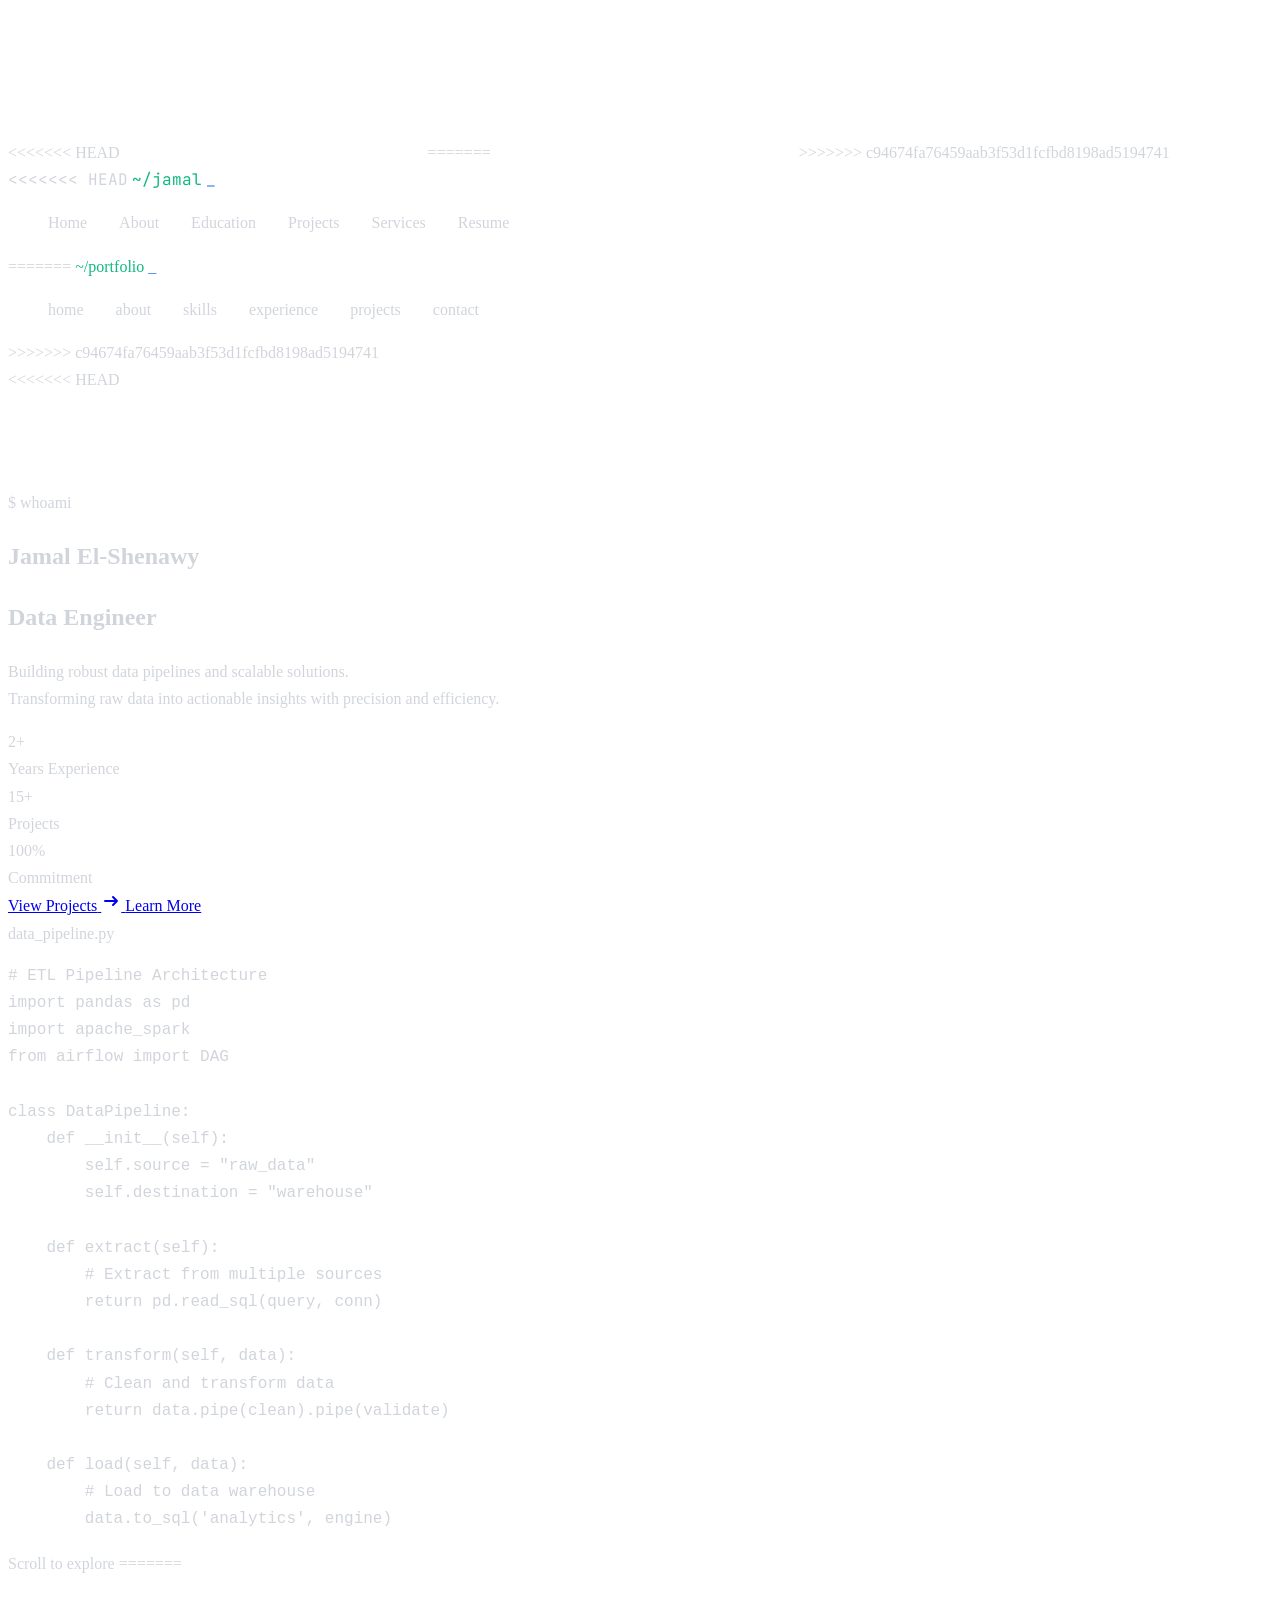
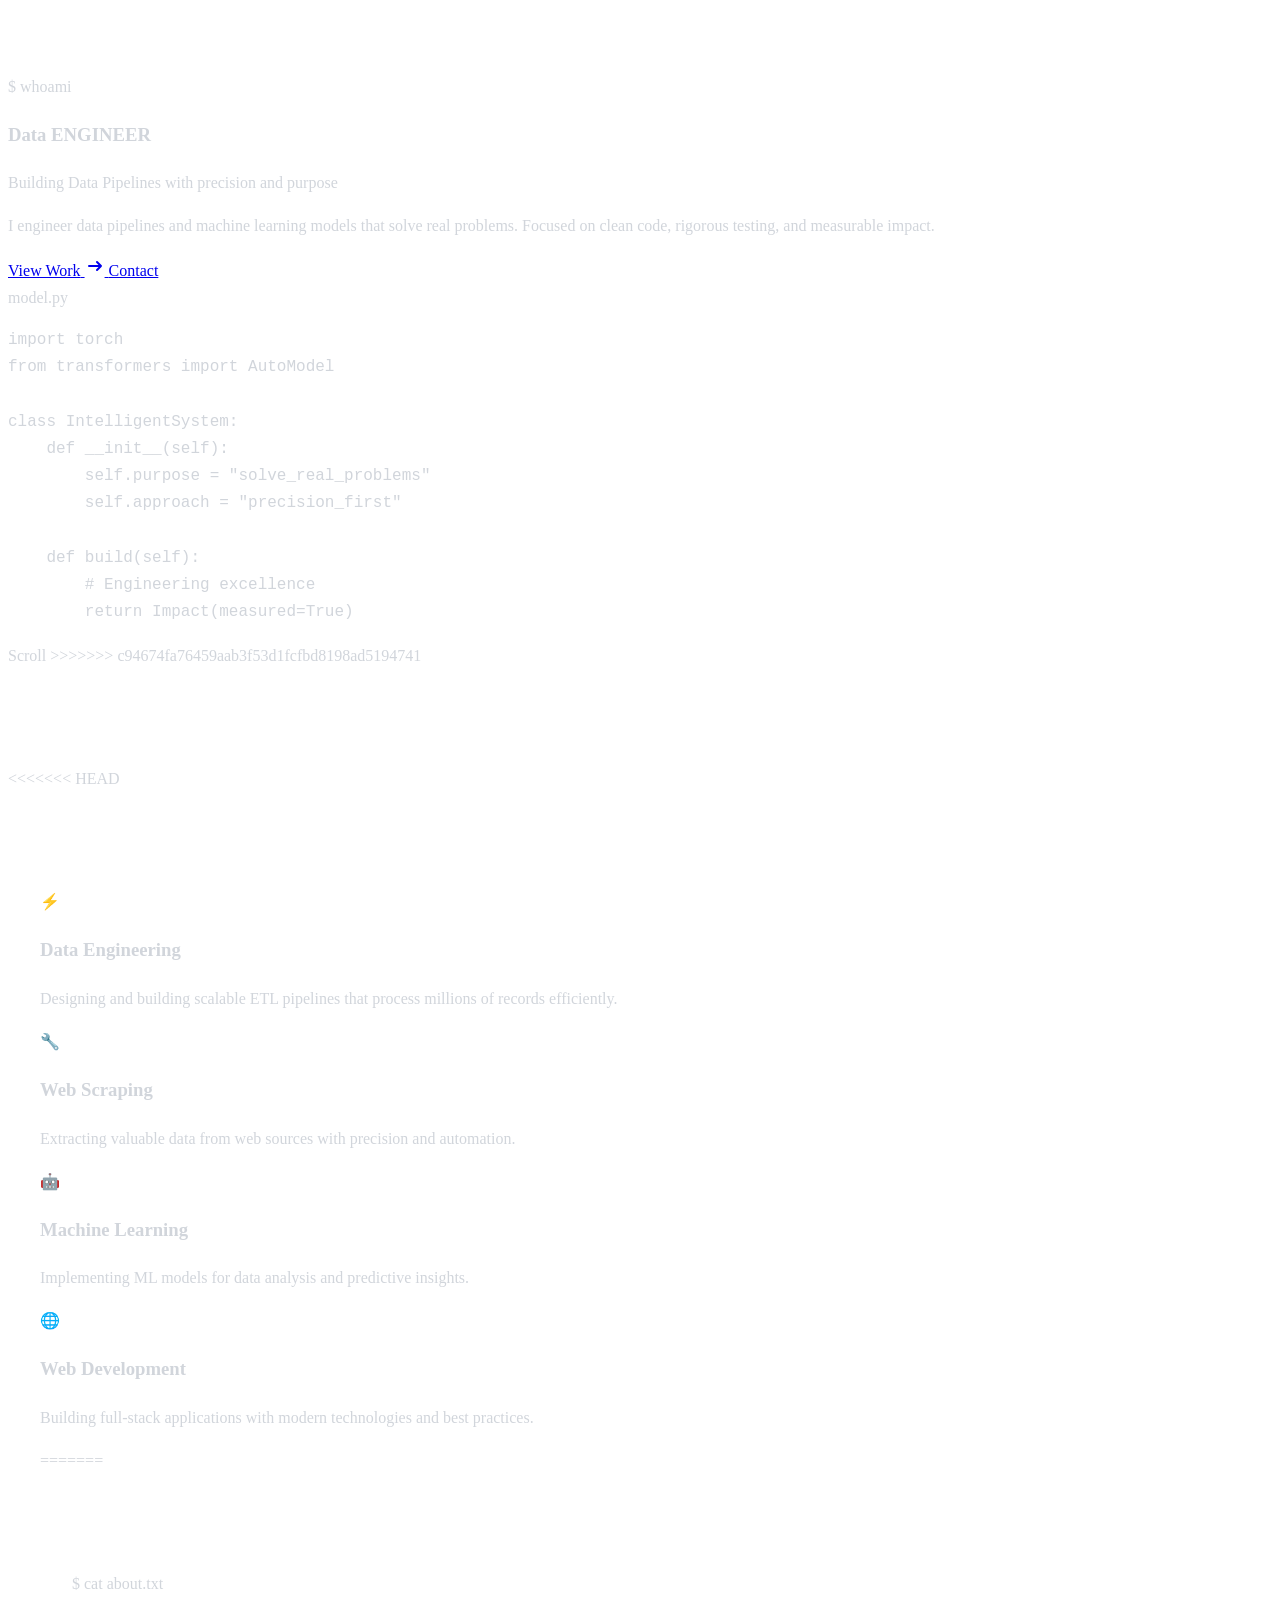
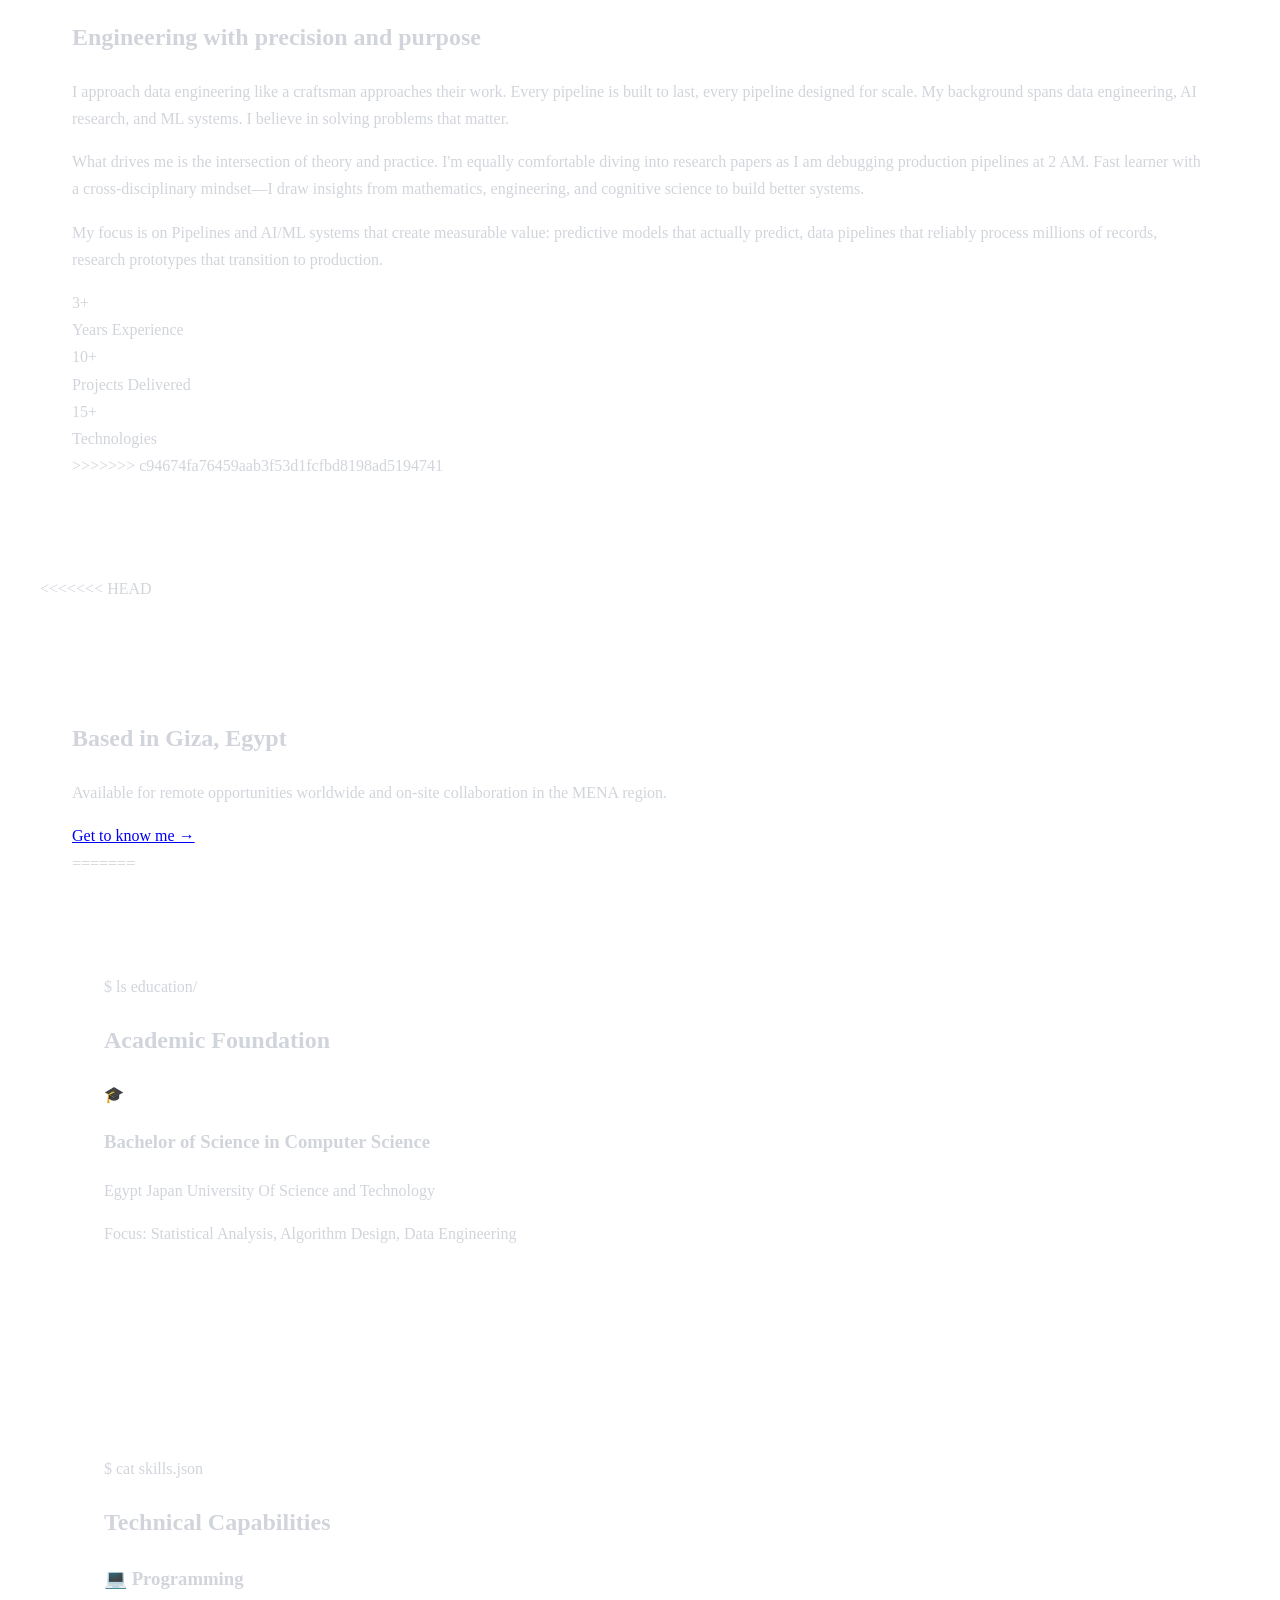
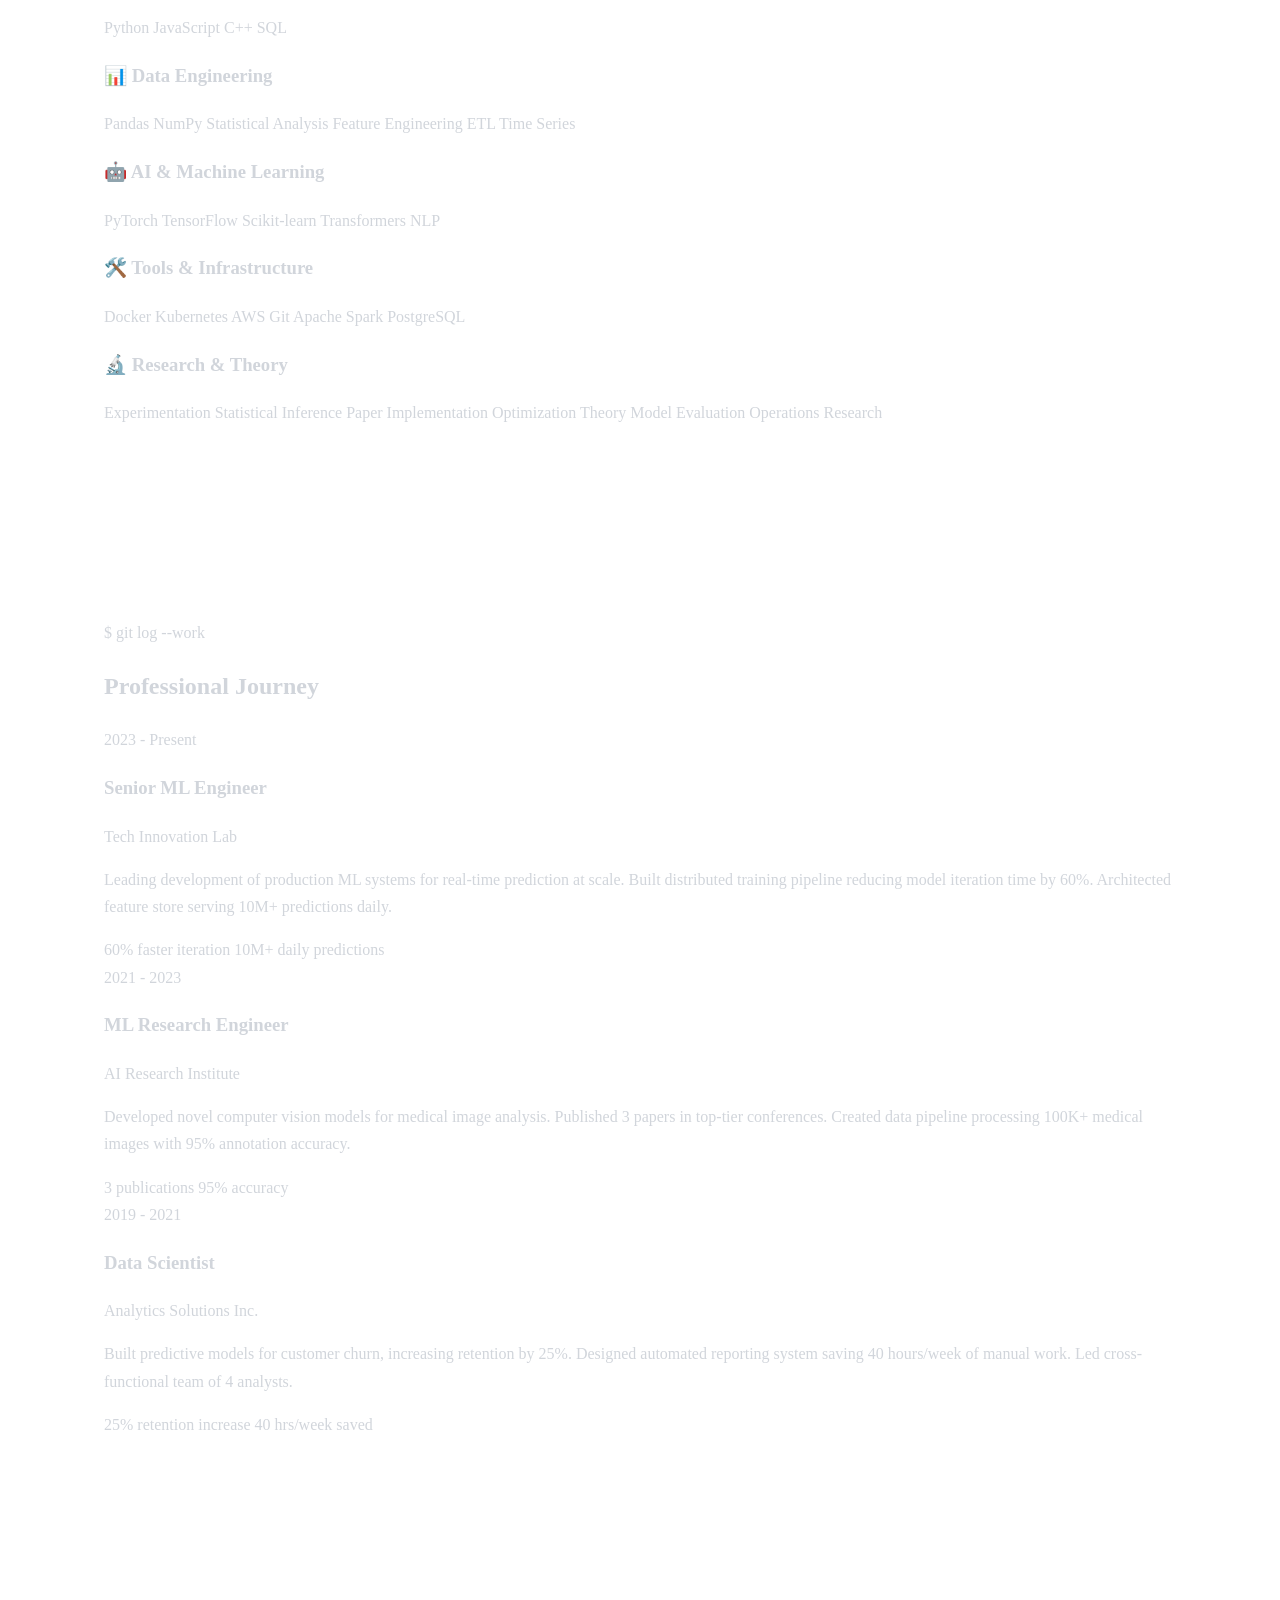
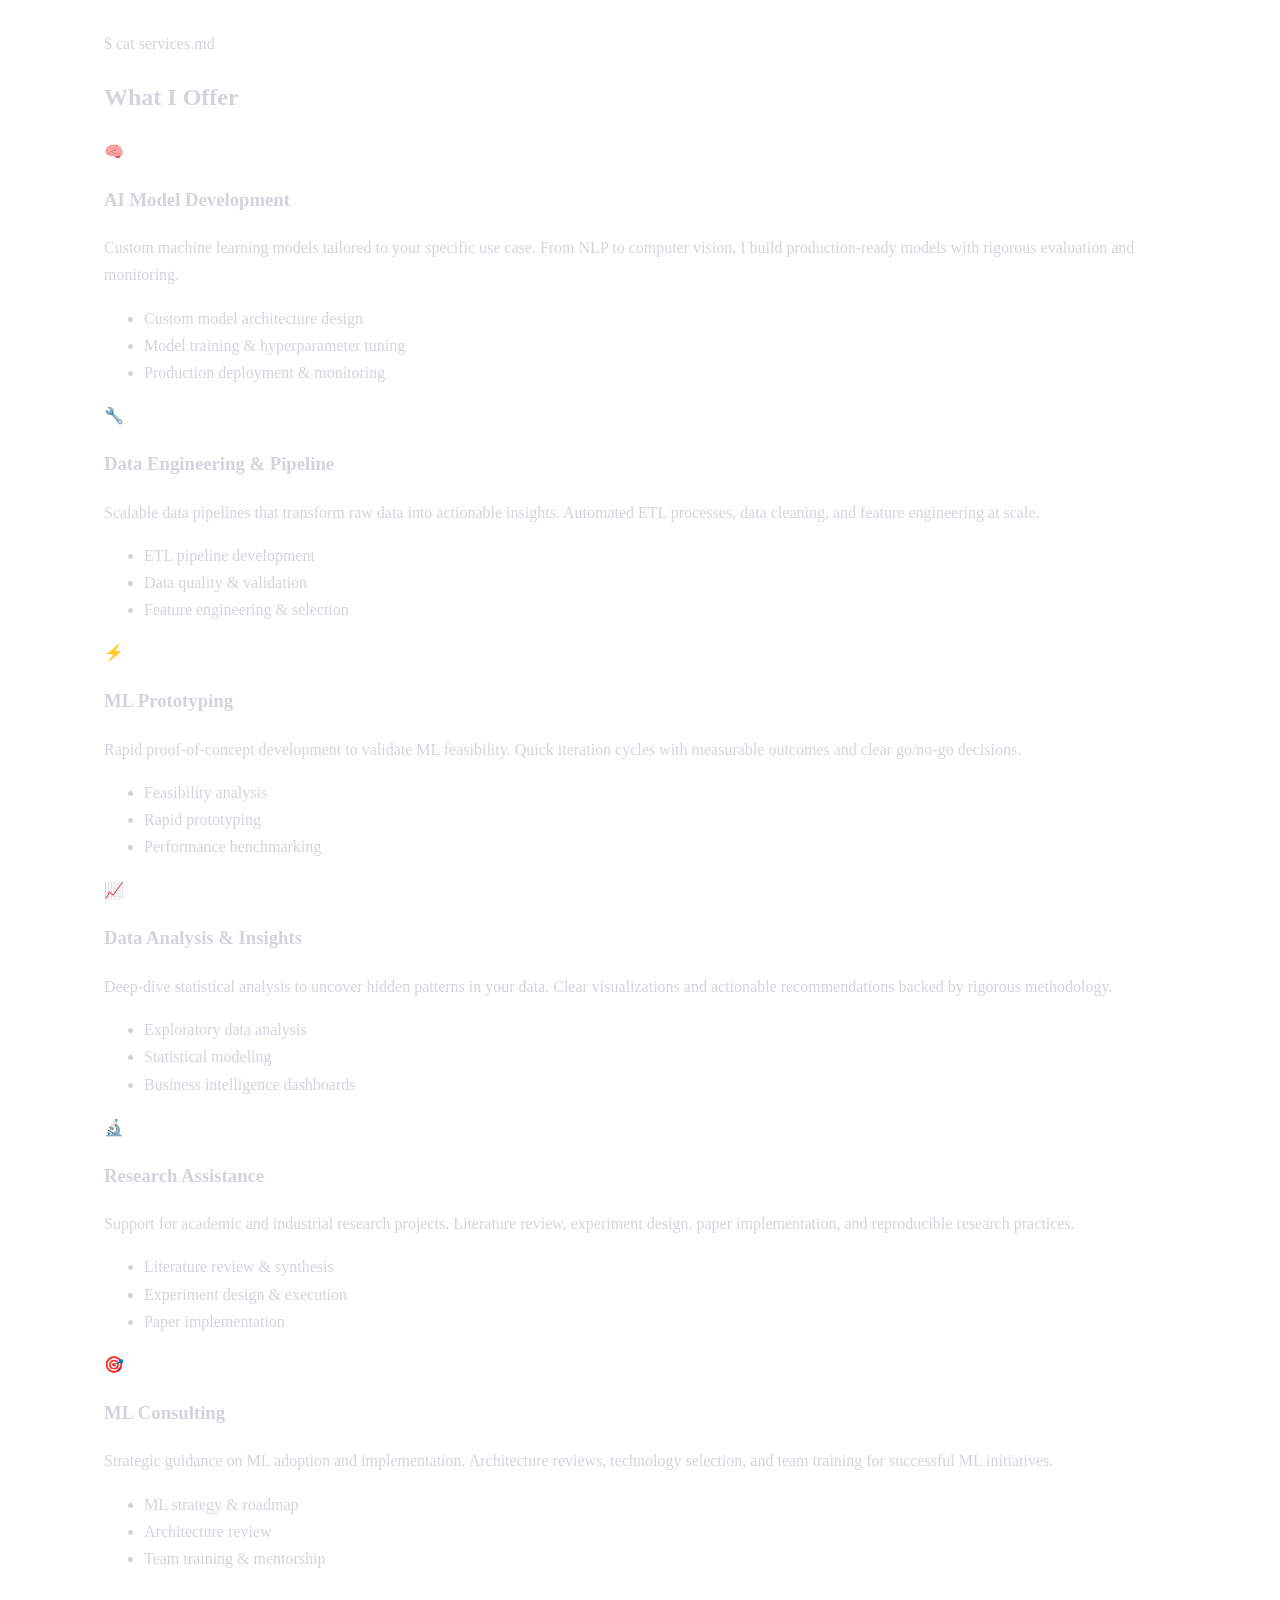
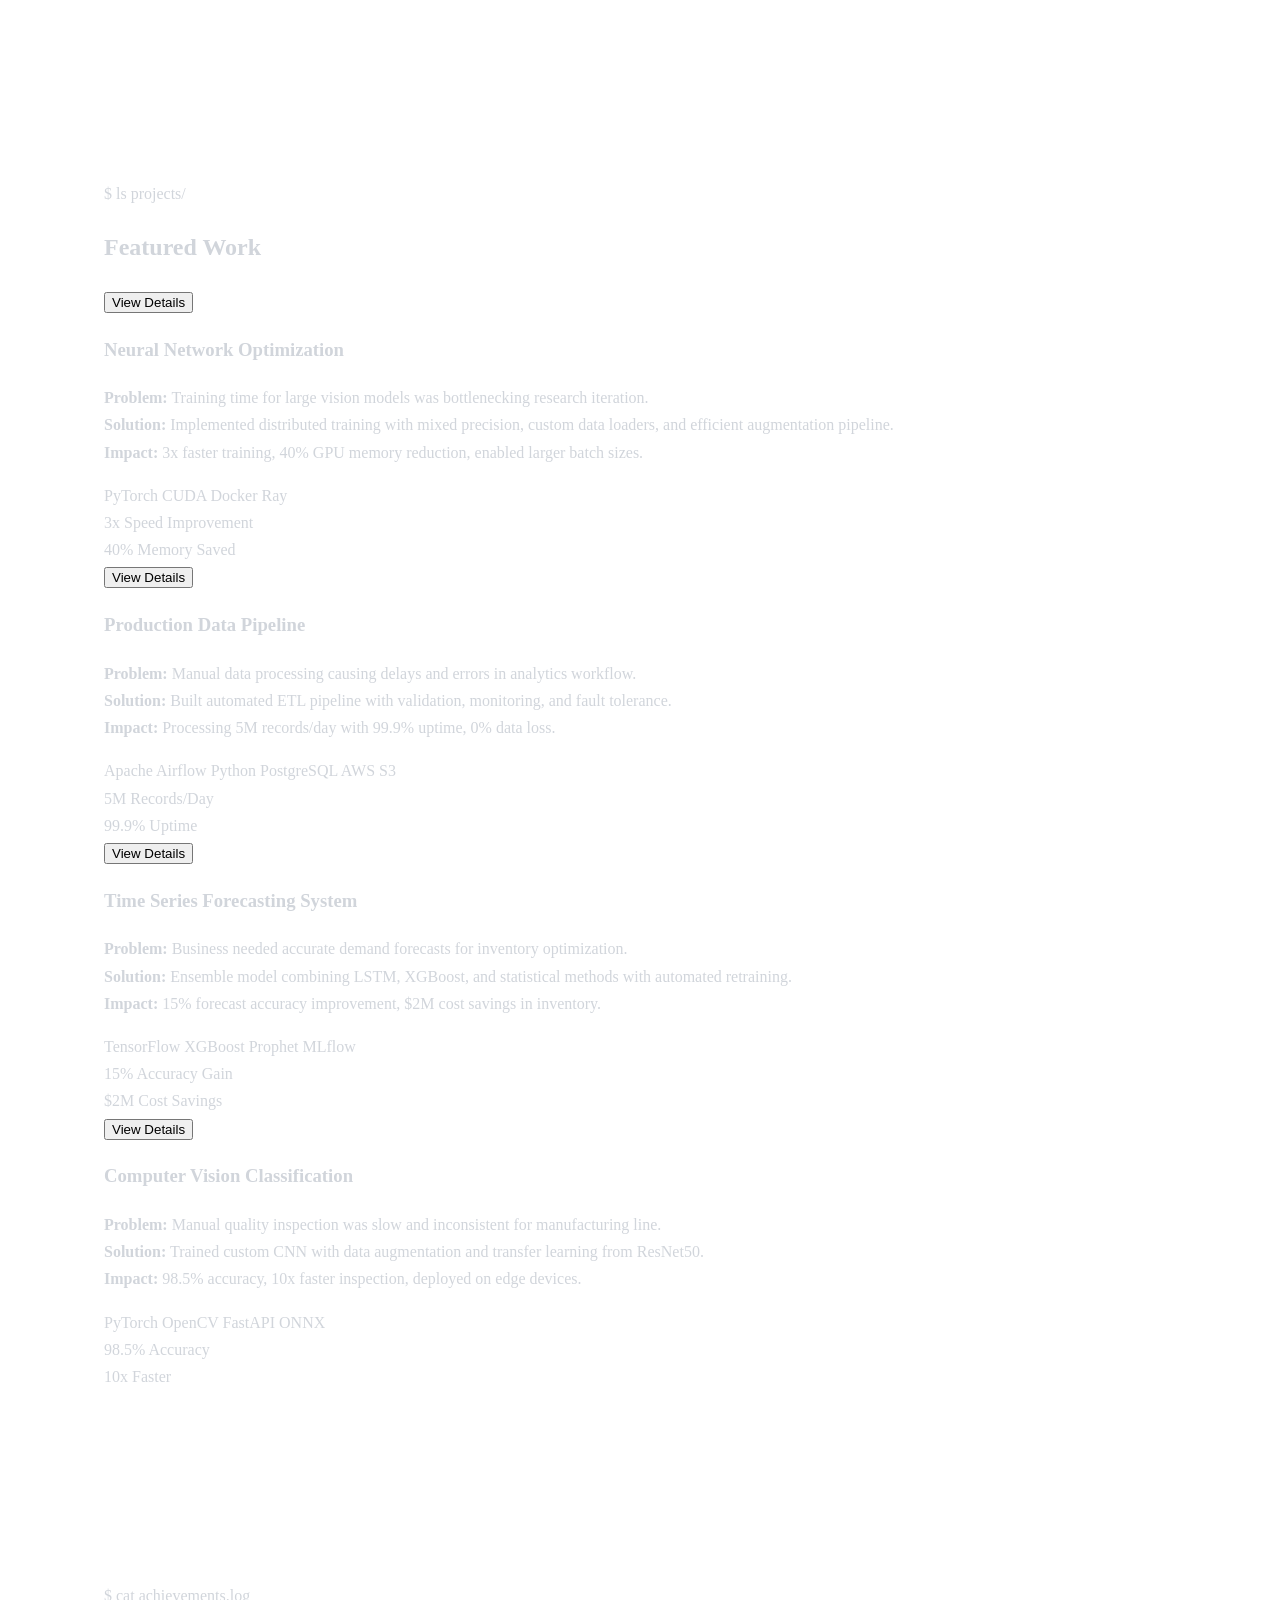
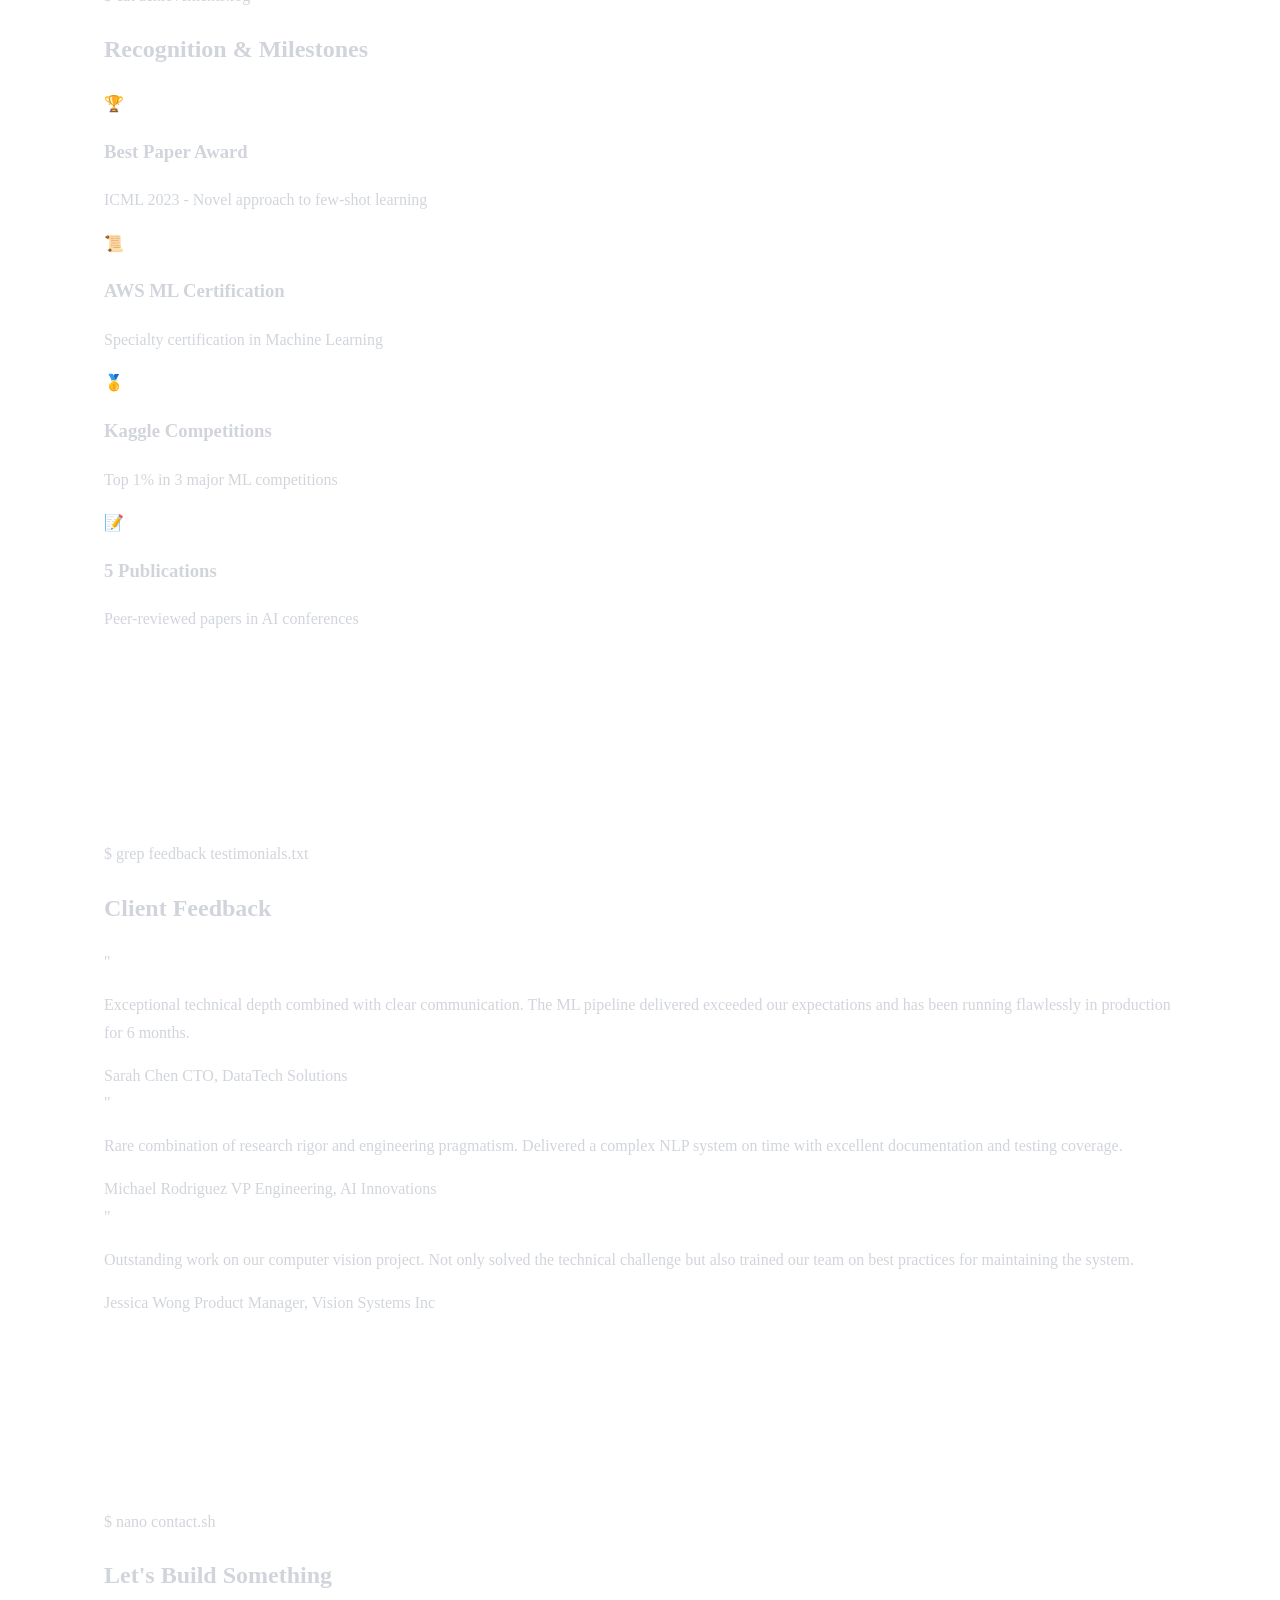
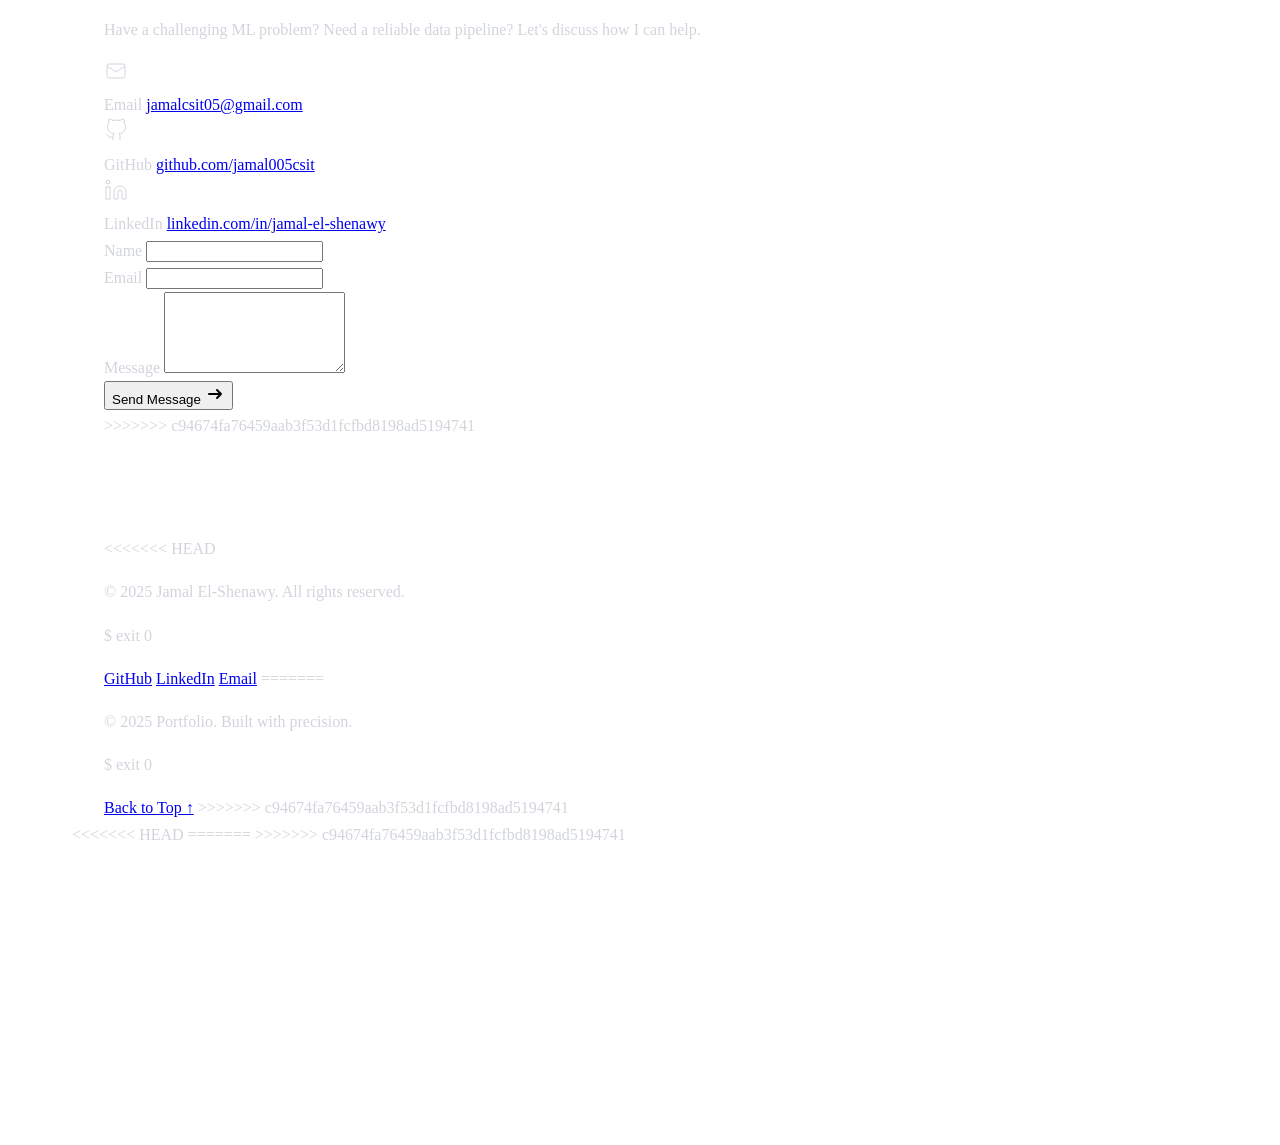
==== commit 80fe61fc: "Initial commit" ====
--- a/index.html
+++ b/index.html
@@ -1,5 +1,6 @@
 <!DOCTYPE html>
 <html lang="en">
+<<<<<<< HEAD
 <head>
     <meta charset="UTF-8">
     <meta name="viewport" content="width=device-width, initial-scale=1.0">
@@ -18,10 +19,36 @@
     <!-- Matrix Background Animation -->
     <canvas id="matrix-bg" class="matrix-canvas"></canvas>
     
+=======
+
+<head>
+    <meta charset="UTF-8">
+    <meta name="viewport" content="width=device-width, initial-scale=1.0">
+    <meta name="description"
+        content="AI Engineer & Data Scientist building intelligent systems with precision and purpose">
+    <meta name="keywords" content="AI Engineer, Machine Learning, Data Science, Full Stack Developer, Research">
+    <title>Portfolio | AI Engineer & Data Scientist</title>
+
+    <!-- Fonts -->
+    <link rel="preconnect" href="https://fonts.googleapis.com">
+    <link rel="preconnect" href="https://fonts.gstatic.com" crossorigin>
+    <link
+        href="https://fonts.googleapis.com/css2?family=JetBrains+Mono:wght@400;500;600;700&family=IBM+Plex+Sans:wght@300;400;500;600&display=swap"
+        rel="stylesheet">
+
+    <link rel="stylesheet" href="styles.css">
+</head>
+
+<body>
+    <!-- Matrix Background Animation -->
+    <canvas id="matrix-bg" class="matrix-canvas"></canvas>
+
+>>>>>>> c94674fa76459aab3f53d1fcfbd8198ad5194741
     <!-- Navigation -->
     <nav class="nav" id="navbar">
         <div class="nav-container">
             <div class="nav-logo">
+<<<<<<< HEAD
                 <span class="terminal-prompt">~/jamal</span>
                 <span class="cursor-blink">_</span>
             </div>
@@ -38,10 +65,24 @@
                 <span></span>
                 <span></span>
             </div>
+=======
+                <span class="terminal-prompt">~/portfolio</span>
+                <span class="cursor-blink">_</span>
+            </div>
+            <ul class="nav-menu" id="nav-menu">
+                <li><a href="#home" class="nav-link">home</a></li>
+                <li><a href="#about" class="nav-link">about</a></li>
+                <li><a href="#skills" class="nav-link">skills</a></li>
+                <li><a href="#experience" class="nav-link">experience</a></li>
+                <li><a href="#projects" class="nav-link">projects</a></li>
+                <li><a href="#contact" class="nav-link">contact</a></li>
+            </ul>
+>>>>>>> c94674fa76459aab3f53d1fcfbd8198ad5194741
         </div>
     </nav>
 
     <!-- Hero Section -->
+<<<<<<< HEAD
     <section class="hero-home">
         <div class="hero-content-wrapper">
             <div class="hero-text-home">
@@ -118,10 +159,59 @@
         
         <div class="scroll-indicator">
             <span>Scroll to explore</span>
+=======
+    <section id="home" class="hero">
+        <div class="hero-content">
+            <div class="hero-text reveal-up">
+                <span class="hero-label">$ whoami</span>
+                <h1 class="hero-title">
+                    <span class="glitch-text" data-text="Data ENGINEER">Data ENGINEER</span>
+                </h1>
+                <p class="hero-subtitle">Building Data Pipelines with precision and purpose</p>
+                <p class="hero-description">
+                    I engineer data pipelines and machine learning models that solve real problems.
+                    Focused on clean code, rigorous testing, and measurable impact.
+                </p>
+                <div class="hero-cta">
+                    <a href="#projects" class="btn btn-primary">
+                        <span>View Work</span>
+                        <svg class="btn-arrow" width="20" height="20" viewBox="0 0 20 20" fill="none">
+                            <path d="M4 10h12m0 0l-4-4m4 4l-4 4" stroke="currentColor" stroke-width="2"
+                                stroke-linecap="round" />
+                        </svg>
+                    </a>
+                    <a href="#contact" class="btn btn-secondary">Contact</a>
+                </div>
+            </div>
+            <div class="hero-visual">
+                <div class="code-block">
+                    <div class="code-header">
+                        <span class="code-dots"></span>
+                        <span class="code-title">model.py</span>
+                    </div>
+                    <pre
+                        class="code-content"><code><span class="code-keyword">import</span> <span class="code-module">torch</span>
+<span class="code-keyword">from</span> <span class="code-module">transformers</span> <span class="code-keyword">import</span> AutoModel
+
+<span class="code-keyword">class</span> <span class="code-class">IntelligentSystem</span>:
+    <span class="code-keyword">def</span> <span class="code-function">__init__</span>(<span class="code-param">self</span>):
+        <span class="code-param">self</span>.purpose = <span class="code-string">"solve_real_problems"</span>
+        <span class="code-param">self</span>.approach = <span class="code-string">"precision_first"</span>
+    
+    <span class="code-keyword">def</span> <span class="code-function">build</span>(<span class="code-param">self</span>):
+        <span class="code-comment"># Engineering excellence</span>
+        <span class="code-keyword">return</span> <span class="code-module">Impact</span>(measured=<span class="code-value">True</span>)</code></pre>
+                </div>
+            </div>
+        </div>
+        <div class="scroll-indicator">
+            <span>Scroll</span>
+>>>>>>> c94674fa76459aab3f53d1fcfbd8198ad5194741
             <div class="scroll-arrow"></div>
         </div>
     </section>
 
+<<<<<<< HEAD
     <!-- Quick Intro Section -->
     <section class="quick-intro">
         <div class="container">
@@ -145,11 +235,57 @@
                     <div class="intro-icon">🌐</div>
                     <h3>Web Development</h3>
                     <p>Building full-stack applications with modern technologies and best practices.</p>
+=======
+    <!-- About Section -->
+    <section id="about" class="about">
+        <div class="container">
+            <div class="section-header reveal-up">
+                <span class="section-label">$ cat about.txt</span>
+                <h2 class="section-title">Engineering with precision and purpose</h2>
+            </div>
+            <div class="about-content">
+                <div class="about-text reveal-up">
+                    <p class="about-paragraph">
+                        I approach data engineering like a craftsman approaches their work. Every pipeline is built to
+                        last,
+                        every pipeline designed for scale. My background spans data engineering, AI research, and ML
+                        systems.
+                        I believe in solving problems that matter.
+                    </p>
+                    <p class="about-paragraph">
+                        What drives me is the intersection of theory and practice. I'm equally comfortable diving into
+                        research papers as I am debugging production pipelines at 2 AM. Fast learner with a
+                        cross-disciplinary
+                        mindset—I draw insights from mathematics, engineering, and cognitive science to build better
+                        systems.
+                    </p>
+                    <p class="about-paragraph">
+                        My focus is on Pipelines and AI/ML systems that create measurable value: predictive models that actually
+                        predict,
+                        data pipelines that reliably process millions of records, research prototypes that transition to
+                        production.
+                    </p>
+                </div>
+                <div class="about-stats reveal-up">
+                    <div class="stat-card">
+                        <div class="stat-number">3+</div>
+                        <div class="stat-label">Years Experience</div>
+                    </div>
+                    <div class="stat-card">
+                        <div class="stat-number">10+</div>
+                        <div class="stat-label">Projects Delivered</div>
+                    </div>
+                    <div class="stat-card">
+                        <div class="stat-number">15+</div>
+                        <div class="stat-label">Technologies</div>
+                    </div>
+>>>>>>> c94674fa76459aab3f53d1fcfbd8198ad5194741
                 </div>
             </div>
         </div>
     </section>
 
+<<<<<<< HEAD
     <!-- Location Section -->
     <section class="location-section">
         <div class="container">
@@ -169,6 +305,603 @@
                         </div>
                     </div>
                 </div>
+=======
+    <!-- Education Section -->
+    <section id="education" class="education">
+        <div class="container">
+            <div class="section-header reveal-up">
+                <span class="section-label">$ ls education/</span>
+                <h2 class="section-title">Academic Foundation</h2>
+            </div>
+            <div class="education-grid">
+              <!--  <div class="education-card reveal-up">
+                    <div class="edu-icon">🎓</div>
+                    <h3 class="edu-degree">Master of Science in Computer Science</h3>
+                    <p class="edu-institution">Technical University</p>
+                    <p class="edu-focus">Focus: Machine Learning, Deep Learning, Statistical Methods</p>
+                    <span class="edu-year">2019 - 2021</span>
+                </div> -->
+                <div class="education-card reveal-up">
+                    <div class="edu-icon">🎓</div>
+                    <h3 class="edu-degree">Bachelor of Science in Computer Science</h3>
+                    <p class="edu-institution">Egypt Japan University Of Science and Technology</p>
+                    <p class="edu-focus">Focus: Statistical Analysis, Algorithm Design, Data Engineering</p>
+                   <!-- <span class="edu-year">2015 - 2019</span> -->
+                </div>
+            </div>
+        </div>
+    </section>
+
+    <!-- Skills Section -->
+    <section id="skills" class="skills">
+        <div class="container">
+            <div class="section-header reveal-up">
+                <span class="section-label">$ cat skills.json</span>
+                <h2 class="section-title">Technical Capabilities</h2>
+            </div>
+            <div class="skills-grid">
+                <!-- Programming -->
+                <div class="skill-category reveal-up">
+                    <h3 class="skill-category-title">
+                        <span class="skill-icon">💻</span>
+                        Programming
+                    </h3>
+                    <div class="skill-tags">
+                        <span class="skill-tag">Python</span>
+                        <span class="skill-tag">JavaScript</span>
+                        <span class="skill-tag">C++</span>
+                        <span class="skill-tag">SQL</span>
+                        <!-- <span class="skill-tag">R</span> 
+                        <span class="skill-tag">Java</span>
+                        <span class="skill-tag">C++</span> -->
+                    </div>
+                </div>
+
+                <!-- Data Science -->
+                <div class="skill-category reveal-up">
+                    <h3 class="skill-category-title">
+                        <span class="skill-icon">📊</span>
+                        Data Engineering
+                    </h3>
+                    <div class="skill-tags">
+                        <span class="skill-tag">Pandas</span>
+                        <span class="skill-tag">NumPy</span>
+                        <span class="skill-tag">Statistical Analysis</span>
+                        <span class="skill-tag">Feature Engineering</span>
+                        <span class="skill-tag">ETL</span>
+                        <span class="skill-tag">Time Series</span>
+                    </div>
+                </div>
+
+                <!-- AI/ML -->
+                <div class="skill-category reveal-up">
+                    <h3 class="skill-category-title">
+                        <span class="skill-icon">🤖</span>
+                        AI & Machine Learning
+                    </h3>
+                    <div class="skill-tags">
+                        <span class="skill-tag">PyTorch</span>
+                        <span class="skill-tag">TensorFlow</span>
+                        <span class="skill-tag">Scikit-learn</span>
+                        <span class="skill-tag">Transformers</span>
+                       <!-- <span class="skill-tag">Computer Vision</span> -->
+                        <span class="skill-tag">NLP</span>
+                       <!-- <span class="skill-tag">Reinforcement Learning</span> -->
+                    </div>
+                </div>
+
+
+                <!-- Tools & Infrastructure -->
+                <div class="skill-category reveal-up">
+                    <h3 class="skill-category-title">
+                        <span class="skill-icon">🛠️</span>
+                        Tools & Infrastructure
+                    </h3>
+                    <div class="skill-tags">
+                        <span class="skill-tag">Docker</span>
+                        <span class="skill-tag">Kubernetes</span>
+                        <span class="skill-tag">AWS</span>
+                        <span class="skill-tag">Git</span>
+                       <!-- <span class="skill-tag">MLflow</span> -->
+                        <span class="skill-tag">Apache Spark</span>
+                        <span class="skill-tag">PostgreSQL</span>
+                    </div>
+                </div>
+
+                <!-- Research -->
+                <div class="skill-category reveal-up">
+                    <h3 class="skill-category-title">
+                        <span class="skill-icon">🔬</span>
+                        Research & Theory
+                    </h3>
+                    <div class="skill-tags">
+                        <span class="skill-tag">Experimentation</span>
+                        <span class="skill-tag">Statistical Inference</span>
+                        <span class="skill-tag">Paper Implementation</span>
+                        <span class="skill-tag">Optimization Theory</span>
+                        <span class="skill-tag">Model Evaluation</span>
+                        <span class="skill-tag">Operations Research</span>
+                    </div>
+                </div>
+            </div>
+        </div>
+    </section>
+
+    <!-- Experience Section -->
+    <section id="experience" class="experience">
+        <div class="container">
+            <div class="section-header reveal-up">
+                <span class="section-label">$ git log --work</span>
+                <h2 class="section-title">Professional Journey</h2>
+            </div>
+            <div class="timeline">
+                <div class="timeline-item reveal-up">
+                    <div class="timeline-marker"></div>
+                    <div class="timeline-content">
+                        <span class="timeline-date">2023 - Present</span>
+                        <h3 class="timeline-title">Senior ML Engineer</h3>
+                        <p class="timeline-company">Tech Innovation Lab</p>
+                        <p class="timeline-description">
+                            Leading development of production ML systems for real-time prediction at scale.
+                            Built distributed training pipeline reducing model iteration time by 60%.
+                            Architected feature store serving 10M+ predictions daily.
+                        </p>
+                        <div class="timeline-impact">
+                            <span class="impact-badge">60% faster iteration</span>
+                            <span class="impact-badge">10M+ daily predictions</span>
+                        </div>
+                    </div>
+                </div>
+
+                <div class="timeline-item reveal-up">
+                    <div class="timeline-marker"></div>
+                    <div class="timeline-content">
+                        <span class="timeline-date">2021 - 2023</span>
+                        <h3 class="timeline-title">ML Research Engineer</h3>
+                        <p class="timeline-company">AI Research Institute</p>
+                        <p class="timeline-description">
+                            Developed novel computer vision models for medical image analysis.
+                            Published 3 papers in top-tier conferences. Created data pipeline processing
+                            100K+ medical images with 95% annotation accuracy.
+                        </p>
+                        <div class="timeline-impact">
+                            <span class="impact-badge">3 publications</span>
+                            <span class="impact-badge">95% accuracy</span>
+                        </div>
+                    </div>
+                </div>
+
+                <div class="timeline-item reveal-up">
+                    <div class="timeline-marker"></div>
+                    <div class="timeline-content">
+                        <span class="timeline-date">2019 - 2021</span>
+                        <h3 class="timeline-title">Data Scientist</h3>
+                        <p class="timeline-company">Analytics Solutions Inc.</p>
+                        <p class="timeline-description">
+                            Built predictive models for customer churn, increasing retention by 25%.
+                            Designed automated reporting system saving 40 hours/week of manual work.
+                            Led cross-functional team of 4 analysts.
+                        </p>
+                        <div class="timeline-impact">
+                            <span class="impact-badge">25% retention increase</span>
+                            <span class="impact-badge">40 hrs/week saved</span>
+                        </div>
+                    </div>
+                </div>
+            </div>
+        </div>
+    </section>
+
+    <!-- Services Section -->
+    <section id="services" class="services">
+        <div class="container">
+            <div class="section-header reveal-up">
+                <span class="section-label">$ cat services.md</span>
+                <h2 class="section-title">What I Offer</h2>
+            </div>
+            <div class="services-grid">
+                <div class="service-card reveal-up">
+                    <div class="service-icon">🧠</div>
+                    <h3 class="service-title">AI Model Development</h3>
+                    <p class="service-description">
+                        Custom machine learning models tailored to your specific use case. From NLP to computer vision,
+                        I build production-ready models with rigorous evaluation and monitoring.
+                    </p>
+                    <ul class="service-features">
+                        <li>Custom model architecture design</li>
+                        <li>Model training & hyperparameter tuning</li>
+                        <li>Production deployment & monitoring</li>
+                    </ul>
+                </div>
+
+                <div class="service-card reveal-up">
+                    <div class="service-icon">🔧</div>
+                    <h3 class="service-title">Data Engineering & Pipeline</h3>
+                    <p class="service-description">
+                        Scalable data pipelines that transform raw data into actionable insights.
+                        Automated ETL processes, data cleaning, and feature engineering at scale.
+                    </p>
+                    <ul class="service-features">
+                        <li>ETL pipeline development</li>
+                        <li>Data quality & validation</li>
+                        <li>Feature engineering & selection</li>
+                    </ul>
+                </div>
+
+                <div class="service-card reveal-up">
+                    <div class="service-icon">⚡</div>
+                    <h3 class="service-title">ML Prototyping</h3>
+                    <p class="service-description">
+                        Rapid proof-of-concept development to validate ML feasibility.
+                        Quick iteration cycles with measurable outcomes and clear go/no-go decisions.
+                    </p>
+                    <ul class="service-features">
+                        <li>Feasibility analysis</li>
+                        <li>Rapid prototyping</li>
+                        <li>Performance benchmarking</li>
+                    </ul>
+                </div>
+
+                <div class="service-card reveal-up">
+                    <div class="service-icon">📈</div>
+                    <h3 class="service-title">Data Analysis & Insights</h3>
+                    <p class="service-description">
+                        Deep-dive statistical analysis to uncover hidden patterns in your data.
+                        Clear visualizations and actionable recommendations backed by rigorous methodology.
+                    </p>
+                    <ul class="service-features">
+                        <li>Exploratory data analysis</li>
+                        <li>Statistical modeling</li>
+                        <li>Business intelligence dashboards</li>
+                    </ul>
+                </div>
+
+                <div class="service-card reveal-up">
+                    <div class="service-icon">🔬</div>
+                    <h3 class="service-title">Research Assistance</h3>
+                    <p class="service-description">
+                        Support for academic and industrial research projects. Literature review,
+                        experiment design, paper implementation, and reproducible research practices.
+                    </p>
+                    <ul class="service-features">
+                        <li>Literature review & synthesis</li>
+                        <li>Experiment design & execution</li>
+                        <li>Paper implementation</li>
+                    </ul>
+                </div>
+
+                <div class="service-card reveal-up">
+                    <div class="service-icon">🎯</div>
+                    <h3 class="service-title">ML Consulting</h3>
+                    <p class="service-description">
+                        Strategic guidance on ML adoption and implementation. Architecture reviews,
+                        technology selection, and team training for successful ML initiatives.
+                    </p>
+                    <ul class="service-features">
+                        <li>ML strategy & roadmap</li>
+                        <li>Architecture review</li>
+                        <li>Team training & mentorship</li>
+                    </ul>
+                </div>
+            </div>
+        </div>
+    </section>
+
+    <!-- Projects Section -->
+    <section id="projects" class="projects">
+        <div class="container">
+            <div class="section-header reveal-up">
+                <span class="section-label">$ ls projects/</span>
+                <h2 class="section-title">Featured Work</h2>
+            </div>
+            <div class="projects-grid">
+                <!-- Project 1 -->
+                <div class="project-card reveal-up">
+                    <div class="project-image">
+                        <div class="project-overlay">
+                            <button class="project-view-btn">View Details</button>
+                        </div>
+                    </div>
+                    <div class="project-content">
+                        <h3 class="project-title">Neural Network Optimization</h3>
+                        <p class="project-description">
+                            <strong>Problem:</strong> Training time for large vision models was bottlenecking research
+                            iteration.<br>
+                            <strong>Solution:</strong> Implemented distributed training with mixed precision, custom
+                            data loaders, and efficient augmentation pipeline.<br>
+                            <strong>Impact:</strong> 3x faster training, 40% GPU memory reduction, enabled larger batch
+                            sizes.
+                        </p>
+                        <div class="project-stack">
+                            <span class="tech-tag">PyTorch</span>
+                            <span class="tech-tag">CUDA</span>
+                            <span class="tech-tag">Docker</span>
+                            <span class="tech-tag">Ray</span>
+                        </div>
+                        <div class="project-metrics">
+                            <div class="metric">
+                                <span class="metric-value">3x</span>
+                                <span class="metric-label">Speed Improvement</span>
+                            </div>
+                            <div class="metric">
+                                <span class="metric-value">40%</span>
+                                <span class="metric-label">Memory Saved</span>
+                            </div>
+                        </div>
+                    </div>
+                </div>
+
+                <!-- Project 2 -->
+                <div class="project-card reveal-up">
+                    <div class="project-image">
+                        <div class="project-overlay">
+                            <button class="project-view-btn">View Details</button>
+                        </div>
+                    </div>
+                    <div class="project-content">
+                        <h3 class="project-title">Production Data Pipeline</h3>
+                        <p class="project-description">
+                            <strong>Problem:</strong> Manual data processing causing delays and errors in analytics
+                            workflow.<br>
+                            <strong>Solution:</strong> Built automated ETL pipeline with validation, monitoring, and
+                            fault tolerance.<br>
+                            <strong>Impact:</strong> Processing 5M records/day with 99.9% uptime, 0% data loss.
+                        </p>
+                        <div class="project-stack">
+                            <span class="tech-tag">Apache Airflow</span>
+                            <span class="tech-tag">Python</span>
+                            <span class="tech-tag">PostgreSQL</span>
+                            <span class="tech-tag">AWS S3</span>
+                        </div>
+                        <div class="project-metrics">
+                            <div class="metric">
+                                <span class="metric-value">5M</span>
+                                <span class="metric-label">Records/Day</span>
+                            </div>
+                            <div class="metric">
+                                <span class="metric-value">99.9%</span>
+                                <span class="metric-label">Uptime</span>
+                            </div>
+                        </div>
+                    </div>
+                </div>
+
+                <!-- Project 3 -->
+                <div class="project-card reveal-up">
+                    <div class="project-image">
+                        <div class="project-overlay">
+                            <button class="project-view-btn">View Details</button>
+                        </div>
+                    </div>
+                    <div class="project-content">
+                        <h3 class="project-title">Time Series Forecasting System</h3>
+                        <p class="project-description">
+                            <strong>Problem:</strong> Business needed accurate demand forecasts for inventory
+                            optimization.<br>
+                            <strong>Solution:</strong> Ensemble model combining LSTM, XGBoost, and statistical methods
+                            with automated retraining.<br>
+                            <strong>Impact:</strong> 15% forecast accuracy improvement, $2M cost savings in inventory.
+                        </p>
+                        <div class="project-stack">
+                            <span class="tech-tag">TensorFlow</span>
+                            <span class="tech-tag">XGBoost</span>
+                            <span class="tech-tag">Prophet</span>
+                            <span class="tech-tag">MLflow</span>
+                        </div>
+                        <div class="project-metrics">
+                            <div class="metric">
+                                <span class="metric-value">15%</span>
+                                <span class="metric-label">Accuracy Gain</span>
+                            </div>
+                            <div class="metric">
+                                <span class="metric-value">$2M</span>
+                                <span class="metric-label">Cost Savings</span>
+                            </div>
+                        </div>
+                    </div>
+                </div>
+
+                <!-- Project 4 -->
+                <div class="project-card reveal-up">
+                    <div class="project-image">
+                        <div class="project-overlay">
+                            <button class="project-view-btn">View Details</button>
+                        </div>
+                    </div>
+                    <div class="project-content">
+                        <h3 class="project-title">Computer Vision Classification</h3>
+                        <p class="project-description">
+                            <strong>Problem:</strong> Manual quality inspection was slow and inconsistent for
+                            manufacturing line.<br>
+                            <strong>Solution:</strong> Trained custom CNN with data augmentation and transfer learning
+                            from ResNet50.<br>
+                            <strong>Impact:</strong> 98.5% accuracy, 10x faster inspection, deployed on edge devices.
+                        </p>
+                        <div class="project-stack">
+                            <span class="tech-tag">PyTorch</span>
+                            <span class="tech-tag">OpenCV</span>
+                            <span class="tech-tag">FastAPI</span>
+                            <span class="tech-tag">ONNX</span>
+                        </div>
+                        <div class="project-metrics">
+                            <div class="metric">
+                                <span class="metric-value">98.5%</span>
+                                <span class="metric-label">Accuracy</span>
+                            </div>
+                            <div class="metric">
+                                <span class="metric-value">10x</span>
+                                <span class="metric-label">Faster</span>
+                            </div>
+                        </div>
+                    </div>
+                </div>
+            </div>
+        </div>
+    </section>
+
+    <!-- Achievements Section -->
+    <section id="achievements" class="achievements">
+        <div class="container">
+            <div class="section-header reveal-up">
+                <span class="section-label">$ cat achievements.log</span>
+                <h2 class="section-title">Recognition & Milestones</h2>
+            </div>
+            <div class="achievements-grid">
+                <div class="achievement-card reveal-up">
+                    <div class="achievement-icon">🏆</div>
+                    <h3 class="achievement-title">Best Paper Award</h3>
+                    <p class="achievement-description">ICML 2023 - Novel approach to few-shot learning</p>
+                </div>
+                <div class="achievement-card reveal-up">
+                    <div class="achievement-icon">📜</div>
+                    <h3 class="achievement-title">AWS ML Certification</h3>
+                    <p class="achievement-description">Specialty certification in Machine Learning</p>
+                </div>
+                <div class="achievement-card reveal-up">
+                    <div class="achievement-icon">🥇</div>
+                    <h3 class="achievement-title">Kaggle Competitions</h3>
+                    <p class="achievement-description">Top 1% in 3 major ML competitions</p>
+                </div>
+                <div class="achievement-card reveal-up">
+                    <div class="achievement-icon">📝</div>
+                    <h3 class="achievement-title">5 Publications</h3>
+                    <p class="achievement-description">Peer-reviewed papers in AI conferences</p>
+                </div>
+            </div>
+        </div>
+    </section>
+
+    <!-- Testimonials Section -->
+    <section id="testimonials" class="testimonials">
+        <div class="container">
+            <div class="section-header reveal-up">
+                <span class="section-label">$ grep feedback testimonials.txt</span>
+                <h2 class="section-title">Client Feedback</h2>
+            </div>
+            <div class="testimonials-grid">
+                <div class="testimonial-card reveal-up">
+                    <div class="testimonial-quote">"</div>
+                    <p class="testimonial-text">
+                        Exceptional technical depth combined with clear communication. The ML pipeline delivered
+                        exceeded our expectations and has been running flawlessly in production for 6 months.
+                    </p>
+                    <div class="testimonial-author">
+                        <div class="author-info">
+                            <span class="author-name">Sarah Chen</span>
+                            <span class="author-role">CTO, DataTech Solutions</span>
+                        </div>
+                    </div>
+                </div>
+
+                <div class="testimonial-card reveal-up">
+                    <div class="testimonial-quote">"</div>
+                    <p class="testimonial-text">
+                        Rare combination of research rigor and engineering pragmatism. Delivered a complex NLP system
+                        on time with excellent documentation and testing coverage.
+                    </p>
+                    <div class="testimonial-author">
+                        <div class="author-info">
+                            <span class="author-name">Michael Rodriguez</span>
+                            <span class="author-role">VP Engineering, AI Innovations</span>
+                        </div>
+                    </div>
+                </div>
+
+                <div class="testimonial-card reveal-up">
+                    <div class="testimonial-quote">"</div>
+                    <p class="testimonial-text">
+                        Outstanding work on our computer vision project. Not only solved the technical challenge
+                        but also trained our team on best practices for maintaining the system.
+                    </p>
+                    <div class="testimonial-author">
+                        <div class="author-info">
+                            <span class="author-name">Jessica Wong</span>
+                            <span class="author-role">Product Manager, Vision Systems Inc</span>
+                        </div>
+                    </div>
+                </div>
+            </div>
+        </div>
+    </section>
+
+    <!-- Contact Section -->
+    <section id="contact" class="contact">
+        <div class="container">
+            <div class="section-header reveal-up">
+                <span class="section-label">$ nano contact.sh</span>
+                <h2 class="section-title">Let's Build Something</h2>
+                <p class="section-description">
+                    Have a challenging ML problem? Need a reliable data pipeline? Let's discuss how I can help.
+                </p>
+            </div>
+            <div class="contact-content">
+                <div class="contact-info reveal-up">
+                    <div class="contact-item">
+                        <div class="contact-icon">
+                            <svg width="24" height="24" viewBox="0 0 24 24" fill="none" stroke="currentColor">
+                                <rect x="3" y="5" width="18" height="14" rx="2" />
+                                <path d="M3 7l9 6 9-6" />
+                            </svg>
+                        </div>
+                        <div class="contact-details">
+                            <span class="contact-label">Email</span>
+                            <a href="mailto:jamalcsit05@gmail.com" class="contact-value">jamalcsit05@gmail.com</a>
+                        </div>
+                    </div>
+
+                    <div class="contact-item">
+                        <div class="contact-icon">
+                            <svg width="24" height="24" viewBox="0 0 24 24" fill="none" stroke="currentColor">
+                                <path
+                                    d="M9 19c-5 1.5-5-2.5-7-3m14 6v-3.87a3.37 3.37 0 0 0-.94-2.61c3.14-.35 6.44-1.54 6.44-7A5.44 5.44 0 0 0 20 4.77 5.07 5.07 0 0 0 19.91 1S18.73.65 16 2.48a13.38 13.38 0 0 0-7 0C6.27.65 5.09 1 5.09 1A5.07 5.07 0 0 0 5 4.77a5.44 5.44 0 0 0-1.5 3.78c0 5.42 3.3 6.61 6.44 7A3.37 3.37 0 0 0 9 18.13V22" />
+                            </svg>
+                        </div>
+                        <div class="contact-details">
+                            <span class="contact-label">GitHub</span>
+                            <a href="https://github.com/jamal005csit" target="_blank"
+                                class="contact-value">github.com/jamal005csit</a>
+                        </div>
+                    </div>
+
+                    <div class="contact-item">
+                        <div class="contact-icon">
+                            <svg width="24" height="24" viewBox="0 0 24 24" fill="none" stroke="currentColor">
+                                <path
+                                    d="M16 8a6 6 0 0 1 6 6v7h-4v-7a2 2 0 0 0-2-2 2 2 0 0 0-2 2v7h-4v-7a6 6 0 0 1 6-6z" />
+                                <rect x="2" y="9" width="4" height="12" />
+                                <circle cx="4" cy="4" r="2" />
+                            </svg>
+                        </div>
+                        <div class="contact-details">
+                            <span class="contact-label">LinkedIn</span>
+                            <a href="https://linkedin.com/in/jamal-el-shenawy" target="_blank"
+                                class="contact-value">linkedin.com/in/jamal-el-shenawy</a>
+                        </div>
+                    </div>
+                </div>
+
+                <form class="contact-form reveal-up" id="contact-form">
+                    <div class="form-group">
+                        <label for="name" class="form-label">Name</label>
+                        <input type="text" id="name" name="name" class="form-input" required>
+                    </div>
+                    <div class="form-group">
+                        <label for="email" class="form-label">Email</label>
+                        <input type="email" id="email" name="email" class="form-input" required>
+                    </div>
+                    <div class="form-group">
+                        <label for="message" class="form-label">Message</label>
+                        <textarea id="message" name="message" class="form-textarea" rows="5" required></textarea>
+                    </div>
+                    <button type="submit" class="btn btn-primary btn-full">
+                        <span>Send Message</span>
+                        <svg class="btn-arrow" width="20" height="20" viewBox="0 0 20 20" fill="none">
+                            <path d="M4 10h12m0 0l-4-4m4 4l-4 4" stroke="currentColor" stroke-width="2"
+                                stroke-linecap="round" />
+                        </svg>
+                    </button>
+                </form>
+>>>>>>> c94674fa76459aab3f53d1fcfbd8198ad5194741
             </div>
         </div>
     </section>
@@ -178,6 +911,7 @@
         <div class="container">
             <div class="footer-content">
                 <div class="footer-text">
+<<<<<<< HEAD
                     <p>&copy; 2025 Jamal El-Shenawy. All rights reserved.</p>
                     <p class="footer-note">$ exit 0</p>
                 </div>
@@ -185,6 +919,13 @@
                     <a href="https://github.com/jamal005csit" target="_blank" rel="noopener" class="footer-link">GitHub</a>
                     <a href="https://www.linkedin.com/in/jamal-el-shenawy" target="_blank" rel="noopener" class="footer-link">LinkedIn</a>
                     <a href="mailto:jamalcsit05@gmail.com" class="footer-link">Email</a>
+=======
+                    <p>&copy; 2025 Portfolio. Built with precision.</p>
+                    <p class="footer-note">$ exit 0</p>
+                </div>
+                <div class="footer-links">
+                    <a href="#home" class="footer-link">Back to Top ↑</a>
+>>>>>>> c94674fa76459aab3f53d1fcfbd8198ad5194741
                 </div>
             </div>
         </div>
@@ -192,4 +933,9 @@
 
     <script src="script.js"></script>
 </body>
+<<<<<<< HEAD
 </html>
+=======
+
+</html>
+>>>>>>> c94674fa76459aab3f53d1fcfbd8198ad5194741
--- a/styles.css
+++ b/styles.css
@@ -1,3 +1,4 @@
+<<<<<<< HEAD
 /* ===================================
    PORTFOLIO - DARK APPLE AESTHETIC
    Jamal El-Shenawy | Data Engineer
@@ -6,6 +7,11 @@
 /* ===================================
    CSS RESET & BASE
    =================================== */
+=======
+/* =================================
+   CSS RESET & BASE STYLES
+   ================================= */
+>>>>>>> c94674fa76459aab3f53d1fcfbd8198ad5194741
 
 * {
     margin: 0;
@@ -14,12 +20,17 @@
 }
 
 :root {
+<<<<<<< HEAD
     /* Colors - Dark Theme */
+=======
+    /* Color Palette - Dark Theme */
+>>>>>>> c94674fa76459aab3f53d1fcfbd8198ad5194741
     --color-black: #000000;
     --color-charcoal: #0D0D0D;
     --color-dark-gray: #1A1A1A;
     --color-medium-gray: #2A2A2A;
     --color-light-gray: #D1D5DB;
+<<<<<<< HEAD
     --color-lighter-gray: #E5E7EB;
     --color-white: #FFFFFF;
     
@@ -31,15 +42,28 @@
     --color-warning: #F59E0B;
     
     /* Code Syntax Colors */
+=======
+    --color-white: #FFFFFF;
+    --color-accent: #3B82F6;
+    --color-accent-dim: rgba(59, 130, 246, 0.1);
+    --color-success: #10B981;
+>>>>>>> c94674fa76459aab3f53d1fcfbd8198ad5194741
     --color-code-keyword: #C678DD;
     --color-code-string: #98C379;
     --color-code-function: #61AFEF;
     --color-code-comment: #5C6370;
+<<<<<<< HEAD
     --color-code-module: #56B6C2;
     
     /* Typography */
     --font-display: 'SF Pro Display', -apple-system, BlinkMacSystemFont, sans-serif;
     --font-mono: 'JetBrains Mono', 'SF Mono', Monaco, monospace;
+=======
+    
+    /* Typography */
+    --font-mono: 'JetBrains Mono', monospace;
+    --font-sans: 'IBM Plex Sans', -apple-system, BlinkMacSystemFont, sans-serif;
+>>>>>>> c94674fa76459aab3f53d1fcfbd8198ad5194741
     
     /* Spacing */
     --spacing-xs: 0.5rem;
@@ -49,6 +73,7 @@
     --spacing-xl: 6rem;
     
     /* Transitions */
+<<<<<<< HEAD
     --transition-fast: 0.2s cubic-bezier(0.4, 0, 0.2, 1);
     --transition-medium: 0.4s cubic-bezier(0.4, 0, 0.2, 1);
     --transition-slow: 0.6s cubic-bezier(0.4, 0, 0.2, 1);
@@ -59,6 +84,17 @@
     --shadow-lg: 0 10px 20px rgba(0, 0, 0, 0.7);
     --shadow-xl: 0 20px 40px rgba(0, 0, 0, 0.8);
     --shadow-glow: 0 0 30px rgba(0, 113, 227, 0.4);
+=======
+    --transition-fast: 0.2s ease;
+    --transition-medium: 0.4s ease;
+    --transition-slow: 0.6s ease;
+    
+    /* Shadows */
+    --shadow-sm: 0 2px 8px rgba(0, 0, 0, 0.5);
+    --shadow-md: 0 4px 16px rgba(0, 0, 0, 0.6);
+    --shadow-lg: 0 8px 32px rgba(0, 0, 0, 0.7);
+    --shadow-glow: 0 0 20px rgba(59, 130, 246, 0.3);
+>>>>>>> c94674fa76459aab3f53d1fcfbd8198ad5194741
 }
 
 html {
@@ -67,7 +103,11 @@
 }
 
 body {
+<<<<<<< HEAD
     font-family: var(--font-display);
+=======
+    font-family: var(--font-sans);
+>>>>>>> c94674fa76459aab3f53d1fcfbd8198ad5194741
     background: var(--color-black);
     color: var(--color-light-gray);
     line-height: 1.7;
@@ -76,6 +116,7 @@
     -moz-osx-font-smoothing: grayscale;
 }
 
+<<<<<<< HEAD
 ::selection {
     background: var(--color-accent);
     color: var(--color-white);
@@ -84,6 +125,11 @@
 /* ===================================
    MATRIX BACKGROUND
    =================================== */
+=======
+/* =================================
+   MATRIX BACKGROUND ANIMATION
+   ================================= */
+>>>>>>> c94674fa76459aab3f53d1fcfbd8198ad5194741
 
 .matrix-canvas {
     position: fixed;
@@ -92,6 +138,7 @@
     width: 100%;
     height: 100%;
     z-index: 0;
+<<<<<<< HEAD
     opacity: 0.06;
     pointer-events: none;
 }
@@ -99,6 +146,15 @@
 /* ===================================
    NAVIGATION - APPLE STYLE
    =================================== */
+=======
+    opacity: 0.08;
+    pointer-events: none;
+}
+
+/* =================================
+   NAVIGATION
+   ================================= */
+>>>>>>> c94674fa76459aab3f53d1fcfbd8198ad5194741
 
 .nav {
     position: fixed;
@@ -107,16 +163,25 @@
     right: 0;
     z-index: 1000;
     background: rgba(0, 0, 0, 0.8);
+<<<<<<< HEAD
     backdrop-filter: blur(20px) saturate(180%);
     -webkit-backdrop-filter: blur(20px) saturate(180%);
     border-bottom: 1px solid rgba(255, 255, 255, 0.06);
+=======
+    backdrop-filter: blur(10px);
+    border-bottom: 1px solid rgba(255, 255, 255, 0.05);
+>>>>>>> c94674fa76459aab3f53d1fcfbd8198ad5194741
     transition: var(--transition-medium);
 }
 
 .nav-container {
     max-width: 1400px;
     margin: 0 auto;
+<<<<<<< HEAD
     padding: 1rem 2rem;
+=======
+    padding: 1.5rem 2rem;
+>>>>>>> c94674fa76459aab3f53d1fcfbd8198ad5194741
     display: flex;
     justify-content: space-between;
     align-items: center;
@@ -124,12 +189,19 @@
 
 .nav-logo {
     font-family: var(--font-mono);
+<<<<<<< HEAD
     font-size: 0.95rem;
+=======
+    font-size: 1rem;
+>>>>>>> c94674fa76459aab3f53d1fcfbd8198ad5194741
     color: var(--color-white);
     display: flex;
     align-items: center;
     gap: 0.25rem;
+<<<<<<< HEAD
     font-weight: 500;
+=======
+>>>>>>> c94674fa76459aab3f53d1fcfbd8198ad5194741
 }
 
 .terminal-prompt {
@@ -153,11 +225,16 @@
 }
 
 .nav-link {
+<<<<<<< HEAD
+=======
+    font-family: var(--font-mono);
+>>>>>>> c94674fa76459aab3f53d1fcfbd8198ad5194741
     font-size: 0.9rem;
     color: var(--color-light-gray);
     text-decoration: none;
     transition: var(--transition-fast);
     position: relative;
+<<<<<<< HEAD
     padding: 0.5rem 0;
     font-weight: 400;
 }
@@ -166,6 +243,14 @@
     content: '';
     position: absolute;
     bottom: 0;
+=======
+}
+
+.nav-link::before {
+    content: '';
+    position: absolute;
+    bottom: -4px;
+>>>>>>> c94674fa76459aab3f53d1fcfbd8198ad5194741
     left: 0;
     width: 0;
     height: 2px;
@@ -173,6 +258,7 @@
     transition: var(--transition-fast);
 }
 
+<<<<<<< HEAD
 .nav-link:hover,
 .nav-link.active {
     color: var(--color-white);
@@ -255,10 +341,27 @@
    =================================== */
 
 .hero-home {
+=======
+.nav-link:hover {
+    color: var(--color-white);
+}
+
+.nav-link:hover::before {
+    width: 100%;
+}
+
+/* =================================
+   HERO SECTION
+   ================================= */
+
+.hero {
+    position: relative;
+>>>>>>> c94674fa76459aab3f53d1fcfbd8198ad5194741
     min-height: 100vh;
     display: flex;
     align-items: center;
     justify-content: center;
+<<<<<<< HEAD
     padding: 8rem 2rem 4rem;
     position: relative;
 }
@@ -274,12 +377,32 @@
 
 .hero-text-home {
     max-width: 650px;
+=======
+    padding: 6rem 2rem 4rem;
+    overflow: hidden;
+}
+
+.hero-content {
+    max-width: 1400px;
+    margin: 0 auto;
+    display: grid;
+    grid-template-columns: 1fr 1fr;
+    gap: 4rem;
+    align-items: center;
+    position: relative;
+    z-index: 1;
+}
+
+.hero-text {
+    max-width: 600px;
+>>>>>>> c94674fa76459aab3f53d1fcfbd8198ad5194741
 }
 
 .hero-label {
     font-family: var(--font-mono);
     font-size: 0.9rem;
     color: var(--color-success);
+<<<<<<< HEAD
     margin-bottom: 1.5rem;
     display: block;
 }
@@ -339,10 +462,97 @@
 }
 
 .hero-cta-home {
+=======
+    margin-bottom: 1rem;
+    display: block;
+}
+
+.hero-title {
+    font-size: clamp(3rem, 8vw, 5rem);
+    font-weight: 700;
+    color: var(--color-white);
+    margin-bottom: 1.5rem;
+    line-height: 1.1;
+}
+
+.glitch-text {
+    position: relative;
+    display: inline-block;
+}
+
+.glitch-text::before,
+.glitch-text::after {
+    content: attr(data-text);
+    position: absolute;
+    top: 0;
+    left: 0;
+    width: 100%;
+    height: 100%;
+}
+
+.glitch-text::before {
+    animation: glitch-1 2.5s infinite;
+    color: var(--color-accent);
+    z-index: -1;
+}
+
+.glitch-text::after {
+    animation: glitch-2 2.5s infinite;
+    color: #FF0080;
+    z-index: -2;
+}
+
+@keyframes glitch-1 {
+    0%, 100% {
+        transform: translate(0);
+        opacity: 0;
+    }
+    20% {
+        transform: translate(-2px, 2px);
+        opacity: 0.8;
+    }
+    40% {
+        transform: translate(-2px, -2px);
+        opacity: 0;
+    }
+}
+
+@keyframes glitch-2 {
+    0%, 100% {
+        transform: translate(0);
+        opacity: 0;
+    }
+    30% {
+        transform: translate(2px, -2px);
+        opacity: 0;
+    }
+    50% {
+        transform: translate(2px, 2px);
+        opacity: 0.8;
+    }
+}
+
+.hero-subtitle {
+    font-size: 1.5rem;
+    color: var(--color-white);
+    margin-bottom: 1.5rem;
+    font-weight: 500;
+}
+
+.hero-description {
+    font-size: 1.1rem;
+    line-height: 1.8;
+    color: var(--color-light-gray);
+    margin-bottom: 2.5rem;
+}
+
+.hero-cta {
+>>>>>>> c94674fa76459aab3f53d1fcfbd8198ad5194741
     display: flex;
     gap: 1rem;
 }
 
+<<<<<<< HEAD
 /* Terminal Visual */
 .terminal-window {
     background: linear-gradient(135deg, var(--color-dark-gray), var(--color-charcoal));
@@ -353,10 +563,33 @@
 }
 
 .terminal-header {
+=======
+/* Code Block Visual */
+.hero-visual {
+    position: relative;
+}
+
+.code-block {
+    background: linear-gradient(135deg, var(--color-dark-gray), var(--color-charcoal));
+    border: 1px solid rgba(255, 255, 255, 0.1);
+    border-radius: 8px;
+    overflow: hidden;
+    box-shadow: var(--shadow-lg);
+    animation: float 6s ease-in-out infinite;
+}
+
+@keyframes float {
+    0%, 100% { transform: translateY(0); }
+    50% { transform: translateY(-20px); }
+}
+
+.code-header {
+>>>>>>> c94674fa76459aab3f53d1fcfbd8198ad5194741
     background: var(--color-charcoal);
     padding: 0.75rem 1rem;
     display: flex;
     align-items: center;
+<<<<<<< HEAD
     justify-content: space-between;
     border-bottom: 1px solid rgba(255, 255, 255, 0.05);
 }
@@ -377,26 +610,73 @@
 .term-btn.maximize { background: #27C93F; }
 
 .terminal-title {
+=======
+    gap: 0.5rem;
+    border-bottom: 1px solid rgba(255, 255, 255, 0.05);
+}
+
+.code-dots::before {
+    content: '';
+    width: 12px;
+    height: 12px;
+    background: #FF5F56;
+    border-radius: 50%;
+    display: inline-block;
+    margin-right: 6px;
+}
+
+.code-dots::after {
+    content: '';
+    width: 12px;
+    height: 12px;
+    background: #FFBD2E;
+    border-radius: 50%;
+    display: inline-block;
+    margin-right: 6px;
+}
+
+.code-title {
+>>>>>>> c94674fa76459aab3f53d1fcfbd8198ad5194741
     font-family: var(--font-mono);
     font-size: 0.85rem;
     color: var(--color-light-gray);
 }
 
+<<<<<<< HEAD
 .terminal-body {
     padding: 1.5rem;
     font-family: var(--font-mono);
     font-size: 0.85rem;
+=======
+.code-content {
+    padding: 1.5rem;
+    font-family: var(--font-mono);
+    font-size: 0.9rem;
+>>>>>>> c94674fa76459aab3f53d1fcfbd8198ad5194741
     line-height: 1.6;
     overflow-x: auto;
 }
 
+<<<<<<< HEAD
 .code-keyword { color: var(--color-code-keyword); }
 .code-module { color: var(--color-code-module); }
+=======
+.code-content code {
+    color: var(--color-light-gray);
+}
+
+.code-keyword { color: var(--color-code-keyword); }
+.code-module { color: var(--color-code-function); }
+>>>>>>> c94674fa76459aab3f53d1fcfbd8198ad5194741
 .code-class { color: #E5C07B; }
 .code-function { color: var(--color-code-function); }
 .code-param { color: #D19A66; }
 .code-string { color: var(--color-code-string); }
 .code-comment { color: var(--color-code-comment); }
+<<<<<<< HEAD
+=======
+.code-value { color: #56B6C2; }
+>>>>>>> c94674fa76459aab3f53d1fcfbd8198ad5194741
 
 .scroll-indicator {
     position: absolute;
@@ -408,8 +688,14 @@
     align-items: center;
     gap: 0.5rem;
     font-family: var(--font-mono);
+<<<<<<< HEAD
     font-size: 0.75rem;
     color: var(--color-light-gray);
+=======
+    font-size: 0.8rem;
+    color: var(--color-light-gray);
+    z-index: 1;
+>>>>>>> c94674fa76459aab3f53d1fcfbd8198ad5194741
 }
 
 .scroll-arrow {
@@ -425,15 +711,24 @@
     100% { opacity: 0; transform: translateY(10px); }
 }
 
+<<<<<<< HEAD
 /* ===================================
    BUTTONS - APPLE STYLE
    =================================== */
 
 .btn-primary-apple {
+=======
+/* =================================
+   BUTTONS
+   ================================= */
+
+.btn {
+>>>>>>> c94674fa76459aab3f53d1fcfbd8198ad5194741
     display: inline-flex;
     align-items: center;
     gap: 0.5rem;
     padding: 0.875rem 1.75rem;
+<<<<<<< HEAD
     font-size: 0.95rem;
     font-weight: 500;
     background: var(--color-accent);
@@ -472,12 +767,66 @@
     background: var(--color-accent-dim);
     border-color: var(--color-accent-hover);
     transform: translateY(-2px);
+=======
+    font-family: var(--font-mono);
+    font-size: 0.95rem;
+    font-weight: 500;
+    text-decoration: none;
+    border: none;
+    border-radius: 4px;
+    cursor: pointer;
+    transition: var(--transition-fast);
+    position: relative;
+    overflow: hidden;
+}
+
+.btn::before {
+    content: '';
+    position: absolute;
+    top: 50%;
+    left: 50%;
+    width: 0;
+    height: 0;
+    border-radius: 50%;
+    background: rgba(255, 255, 255, 0.1);
+    transform: translate(-50%, -50%);
+    transition: width 0.6s, height 0.6s;
+}
+
+.btn:hover::before {
+    width: 300px;
+    height: 300px;
+}
+
+.btn-primary {
+    background: var(--color-accent);
+    color: var(--color-white);
+    box-shadow: 0 0 20px rgba(59, 130, 246, 0.3);
+}
+
+.btn-primary:hover {
+    background: #2563EB;
+    box-shadow: 0 0 30px rgba(59, 130, 246, 0.5);
+    transform: translateY(-2px);
+}
+
+.btn-secondary {
+    background: transparent;
+    color: var(--color-white);
+    border: 2px solid rgba(255, 255, 255, 0.2);
+}
+
+.btn-secondary:hover {
+    border-color: var(--color-white);
+    background: rgba(255, 255, 255, 0.05);
+>>>>>>> c94674fa76459aab3f53d1fcfbd8198ad5194741
 }
 
 .btn-arrow {
     transition: transform var(--transition-fast);
 }
 
+<<<<<<< HEAD
 .btn-primary-apple:hover .btn-arrow,
 .btn-secondary-apple:hover .btn-arrow {
     transform: translateX(4px);
@@ -671,16 +1020,153 @@
 }
 
 .expertise-card:hover {
+=======
+.btn:hover .btn-arrow {
+    transform: translateX(4px);
+}
+
+.btn-full {
+    width: 100%;
+    justify-content: center;
+}
+
+/* =================================
+   CONTAINER & LAYOUT
+   ================================= */
+
+.container {
+    max-width: 1400px;
+    margin: 0 auto;
+    padding: 0 2rem;
+}
+
+section {
+    position: relative;
+    padding: var(--spacing-xl) 0;
+    z-index: 1;
+}
+
+.section-header {
+    margin-bottom: var(--spacing-lg);
+    text-align: center;
+}
+
+.section-label {
+    font-family: var(--font-mono);
+    font-size: 0.9rem;
+    color: var(--color-success);
+    display: block;
+    margin-bottom: 1rem;
+}
+
+.section-title {
+    font-size: clamp(2rem, 5vw, 3rem);
+    color: var(--color-white);
+    font-weight: 700;
+    margin-bottom: 1rem;
+}
+
+.section-description {
+    font-size: 1.1rem;
+    color: var(--color-light-gray);
+    max-width: 700px;
+    margin: 0 auto;
+}
+
+/* =================================
+   ABOUT SECTION
+   ================================= */
+
+.about {
+    background: linear-gradient(to bottom, var(--color-black), var(--color-charcoal));
+}
+
+.about-content {
+    display: grid;
+    grid-template-columns: 2fr 1fr;
+    gap: 4rem;
+    align-items: start;
+}
+
+.about-text {
+    max-width: 800px;
+}
+
+.about-paragraph {
+    font-size: 1.1rem;
+    margin-bottom: 1.5rem;
+    color: var(--color-light-gray);
+}
+
+.about-stats {
+    display: flex;
+    flex-direction: column;
+    gap: 1.5rem;
+}
+
+.stat-card {
+    background: var(--color-dark-gray);
+    border: 1px solid rgba(255, 255, 255, 0.1);
+    padding: 1.5rem;
+    border-radius: 8px;
+    text-align: center;
+    transition: var(--transition-medium);
+}
+
+.stat-card:hover {
+>>>>>>> c94674fa76459aab3f53d1fcfbd8198ad5194741
     transform: translateY(-5px);
     border-color: var(--color-accent);
     box-shadow: var(--shadow-glow);
 }
 
+<<<<<<< HEAD
 .expertise-icon {
+=======
+.stat-number {
+    font-size: 2.5rem;
+    font-weight: 700;
+    color: var(--color-accent);
+    font-family: var(--font-mono);
+    margin-bottom: 0.5rem;
+}
+
+.stat-label {
+    font-size: 0.95rem;
+    color: var(--color-light-gray);
+}
+
+/* =================================
+   EDUCATION SECTION
+   ================================= */
+
+.education-grid {
+    display: grid;
+    grid-template-columns: repeat(auto-fit, minmax(400px, 1fr));
+    gap: 2rem;
+}
+
+.education-card {
+    background: var(--color-dark-gray);
+    border: 1px solid rgba(255, 255, 255, 0.1);
+    padding: 2rem;
+    border-radius: 8px;
+    transition: var(--transition-medium);
+}
+
+.education-card:hover {
+    transform: translateY(-5px);
+    border-color: var(--color-accent);
+    box-shadow: var(--shadow-glow);
+}
+
+.edu-icon {
+>>>>>>> c94674fa76459aab3f53d1fcfbd8198ad5194741
     font-size: 2.5rem;
     margin-bottom: 1rem;
 }
 
+<<<<<<< HEAD
 .expertise-card h4 {
     font-size: 1.25rem;
     color: var(--color-white);
@@ -845,10 +1331,60 @@
 
 .social-card:hover {
     transform: translateY(-5px);
+=======
+.edu-degree {
+    font-size: 1.3rem;
+    color: var(--color-white);
+    margin-bottom: 0.5rem;
+}
+
+.edu-institution {
+    font-size: 1.1rem;
+    color: var(--color-accent);
+    margin-bottom: 1rem;
+}
+
+.edu-focus {
+    color: var(--color-light-gray);
+    margin-bottom: 1rem;
+}
+
+.edu-year {
+    font-family: var(--font-mono);
+    font-size: 0.9rem;
+    color: var(--color-light-gray);
+    opacity: 0.7;
+}
+
+/* =================================
+   SKILLS SECTION
+   ================================= */
+
+.skills {
+    background: var(--color-charcoal);
+}
+
+.skills-grid {
+    display: grid;
+    grid-template-columns: repeat(auto-fit, minmax(350px, 1fr));
+    gap: 2rem;
+}
+
+.skill-category {
+    background: var(--color-dark-gray);
+    border: 1px solid rgba(255, 255, 255, 0.1);
+    padding: 2rem;
+    border-radius: 8px;
+    transition: var(--transition-medium);
+}
+
+.skill-category:hover {
+>>>>>>> c94674fa76459aab3f53d1fcfbd8198ad5194741
     border-color: var(--color-accent);
     box-shadow: var(--shadow-glow);
 }
 
+<<<<<<< HEAD
 .social-icon {
     color: var(--color-accent);
     flex-shrink: 0;
@@ -1005,11 +1541,16 @@
 
 .edu-section-title {
     font-size: 1.5rem;
+=======
+.skill-category-title {
+    font-size: 1.2rem;
+>>>>>>> c94674fa76459aab3f53d1fcfbd8198ad5194741
     color: var(--color-white);
     margin-bottom: 1.5rem;
     display: flex;
     align-items: center;
     gap: 0.75rem;
+<<<<<<< HEAD
     font-weight: 600;
 }
 
@@ -1126,10 +1667,172 @@
 }
 
 .skill-showcase-icon {
+=======
+}
+
+.skill-icon {
+    font-size: 1.5rem;
+}
+
+.skill-tags {
+    display: flex;
+    flex-wrap: wrap;
+    gap: 0.75rem;
+}
+
+.skill-tag {
+    font-family: var(--font-mono);
+    font-size: 0.85rem;
+    padding: 0.5rem 1rem;
+    background: var(--color-medium-gray);
+    color: var(--color-light-gray);
+    border: 1px solid rgba(255, 255, 255, 0.1);
+    border-radius: 4px;
+    transition: var(--transition-fast);
+}
+
+.skill-tag:hover {
+    background: var(--color-accent);
+    color: var(--color-white);
+    border-color: var(--color-accent);
+    transform: translateY(-2px);
+}
+
+/* =================================
+   EXPERIENCE SECTION - TIMELINE
+   ================================= */
+
+.timeline {
+    position: relative;
+    max-width: 900px;
+    margin: 0 auto;
+    padding-left: 2rem;
+}
+
+.timeline::before {
+    content: '';
+    position: absolute;
+    left: 0;
+    top: 0;
+    bottom: 0;
+    width: 2px;
+    background: linear-gradient(to bottom, var(--color-accent), transparent);
+}
+
+.timeline-item {
+    position: relative;
+    padding: 2rem 0 2rem 3rem;
+}
+
+.timeline-marker {
+    position: absolute;
+    left: -8px;
+    top: 2.5rem;
+    width: 18px;
+    height: 18px;
+    background: var(--color-accent);
+    border: 3px solid var(--color-black);
+    border-radius: 50%;
+    box-shadow: var(--shadow-glow);
+    animation: pulse-marker 2s infinite;
+}
+
+@keyframes pulse-marker {
+    0%, 100% { transform: scale(1); }
+    50% { transform: scale(1.2); }
+}
+
+.timeline-content {
+    background: var(--color-dark-gray);
+    border: 1px solid rgba(255, 255, 255, 0.1);
+    padding: 2rem;
+    border-radius: 8px;
+    transition: var(--transition-medium);
+}
+
+.timeline-content:hover {
+    border-color: var(--color-accent);
+    box-shadow: var(--shadow-glow);
+    transform: translateX(10px);
+}
+
+.timeline-date {
+    font-family: var(--font-mono);
+    font-size: 0.9rem;
+    color: var(--color-accent);
+    display: block;
+    margin-bottom: 0.5rem;
+}
+
+.timeline-title {
+    font-size: 1.5rem;
+    color: var(--color-white);
+    margin-bottom: 0.25rem;
+}
+
+.timeline-company {
+    font-size: 1.1rem;
+    color: var(--color-light-gray);
+    margin-bottom: 1rem;
+}
+
+.timeline-description {
+    color: var(--color-light-gray);
+    line-height: 1.8;
+    margin-bottom: 1rem;
+}
+
+.timeline-impact {
+    display: flex;
+    gap: 0.75rem;
+    flex-wrap: wrap;
+}
+
+.impact-badge {
+    font-family: var(--font-mono);
+    font-size: 0.85rem;
+    padding: 0.4rem 0.8rem;
+    background: var(--color-accent-dim);
+    color: var(--color-accent);
+    border: 1px solid var(--color-accent);
+    border-radius: 4px;
+}
+
+/* =================================
+   SERVICES SECTION
+   ================================= */
+
+.services {
+    background: linear-gradient(to bottom, var(--color-charcoal), var(--color-black));
+}
+
+.services-grid {
+    display: grid;
+    grid-template-columns: repeat(auto-fit, minmax(350px, 1fr));
+    gap: 2rem;
+}
+
+.service-card {
+    background: var(--color-dark-gray);
+    border: 1px solid rgba(255, 255, 255, 0.1);
+    padding: 2rem;
+    border-radius: 8px;
+    transition: var(--transition-medium);
+}
+
+.service-card:hover {
+    transform: translateY(-10px);
+    border-color: var(--color-accent);
+    box-shadow: var(--shadow-glow);
+}
+
+.service-icon {
+>>>>>>> c94674fa76459aab3f53d1fcfbd8198ad5194741
     font-size: 2.5rem;
     margin-bottom: 1rem;
 }
 
+<<<<<<< HEAD
 .skill-showcase-item h3 {
     font-size: 1.2rem;
     color: var(--color-white);
@@ -1220,18 +1923,326 @@
 }
 
 .feature-list li::before {
+=======
+.service-title {
+    font-size: 1.3rem;
+    color: var(--color-white);
+    margin-bottom: 1rem;
+}
+
+.service-description {
+    color: var(--color-light-gray);
+    line-height: 1.8;
+    margin-bottom: 1.5rem;
+}
+
+.service-features {
+    list-style: none;
+}
+
+.service-features li {
+    font-size: 0.95rem;
+    color: var(--color-light-gray);
+    padding: 0.5rem 0;
+    padding-left: 1.5rem;
+    position: relative;
+}
+
+.service-features li::before {
+>>>>>>> c94674fa76459aab3f53d1fcfbd8198ad5194741
     content: '▸';
     position: absolute;
     left: 0;
     color: var(--color-accent);
 }
 
+<<<<<<< HEAD
 .project-meta {
+=======
+/* =================================
+   PROJECTS SECTION
+   ================================= */
+
+.projects {
+    background: var(--color-charcoal);
+}
+
+.projects-grid {
+    display: grid;
+    grid-template-columns: repeat(auto-fit, minmax(500px, 1fr));
+    gap: 2.5rem;
+}
+
+.project-card {
+    background: var(--color-dark-gray);
+    border: 1px solid rgba(255, 255, 255, 0.1);
+    border-radius: 8px;
+    overflow: hidden;
+    transition: var(--transition-medium);
+}
+
+.project-card:hover {
+    transform: translateY(-10px);
+    border-color: var(--color-accent);
+    box-shadow: var(--shadow-glow);
+}
+
+.project-image {
+    width: 100%;
+    height: 250px;
+    background: linear-gradient(135deg, var(--color-medium-gray), var(--color-charcoal));
+    position: relative;
+    display: flex;
+    align-items: center;
+    justify-content: center;
+    overflow: hidden;
+}
+
+.project-image::before {
+    content: '';
+    position: absolute;
+    width: 100%;
+    height: 100%;
+    background: repeating-linear-gradient(
+        45deg,
+        transparent,
+        transparent 10px,
+        rgba(255, 255, 255, 0.02) 10px,
+        rgba(255, 255, 255, 0.02) 20px
+    );
+}
+
+.project-overlay {
+    position: absolute;
+    top: 0;
+    left: 0;
+    right: 0;
+    bottom: 0;
+    background: rgba(0, 0, 0, 0.7);
+    display: flex;
+    align-items: center;
+    justify-content: center;
+    opacity: 0;
+    transition: var(--transition-medium);
+}
+
+.project-card:hover .project-overlay {
+    opacity: 1;
+}
+
+.project-view-btn {
+    padding: 0.75rem 1.5rem;
+    background: var(--color-accent);
+    color: var(--color-white);
+    border: none;
+    border-radius: 4px;
+    font-family: var(--font-mono);
+    font-size: 0.9rem;
+    cursor: pointer;
+    transition: var(--transition-fast);
+}
+
+.project-view-btn:hover {
+    background: #2563EB;
+    transform: scale(1.05);
+}
+
+.project-content {
+    padding: 2rem;
+}
+
+.project-title {
+    font-size: 1.4rem;
+    color: var(--color-white);
+    margin-bottom: 1rem;
+}
+
+.project-description {
+    font-size: 0.95rem;
+    color: var(--color-light-gray);
+    line-height: 1.8;
+    margin-bottom: 1.5rem;
+}
+
+.project-description strong {
+    color: var(--color-white);
+    font-weight: 500;
+}
+
+.project-stack {
+    display: flex;
+    flex-wrap: wrap;
+    gap: 0.5rem;
+    margin-bottom: 1.5rem;
+}
+
+.tech-tag {
+    font-family: var(--font-mono);
+    font-size: 0.8rem;
+    padding: 0.4rem 0.8rem;
+    background: var(--color-medium-gray);
+    color: var(--color-light-gray);
+    border: 1px solid rgba(255, 255, 255, 0.1);
+    border-radius: 4px;
+}
+
+.project-metrics {
+    display: grid;
+    grid-template-columns: repeat(2, 1fr);
+    gap: 1rem;
+    padding-top: 1.5rem;
+    border-top: 1px solid rgba(255, 255, 255, 0.1);
+}
+
+.metric {
+    text-align: center;
+}
+
+.metric-value {
+    font-size: 1.8rem;
+    font-weight: 700;
+    color: var(--color-accent);
+    font-family: var(--font-mono);
+    display: block;
+}
+
+.metric-label {
+    font-size: 0.85rem;
+    color: var(--color-light-gray);
+}
+
+/* =================================
+   ACHIEVEMENTS SECTION
+   ================================= */
+
+.achievements {
+    background: var(--color-black);
+}
+
+.achievements-grid {
+    display: grid;
+    grid-template-columns: repeat(auto-fit, minmax(280px, 1fr));
+    gap: 2rem;
+}
+
+.achievement-card {
+    background: var(--color-dark-gray);
+    border: 1px solid rgba(255, 255, 255, 0.1);
+    padding: 2rem;
+    border-radius: 8px;
+    text-align: center;
+    transition: var(--transition-medium);
+}
+
+.achievement-card:hover {
+    transform: translateY(-10px);
+    border-color: var(--color-accent);
+    box-shadow: var(--shadow-glow);
+}
+
+.achievement-icon {
+    font-size: 3rem;
+    margin-bottom: 1rem;
+}
+
+.achievement-title {
+    font-size: 1.2rem;
+    color: var(--color-white);
+    margin-bottom: 0.75rem;
+}
+
+.achievement-description {
+    font-size: 0.95rem;
+    color: var(--color-light-gray);
+}
+
+/* =================================
+   TESTIMONIALS SECTION
+   ================================= */
+
+.testimonials {
+    background: var(--color-charcoal);
+}
+
+.testimonials-grid {
+    display: grid;
+    grid-template-columns: repeat(auto-fit, minmax(350px, 1fr));
+    gap: 2rem;
+}
+
+.testimonial-card {
+    background: var(--color-dark-gray);
+    border: 1px solid rgba(255, 255, 255, 0.1);
+    padding: 2rem;
+    border-radius: 8px;
+    position: relative;
+    transition: var(--transition-medium);
+}
+
+.testimonial-card:hover {
+    border-color: var(--color-accent);
+    box-shadow: var(--shadow-glow);
+}
+
+.testimonial-quote {
+    font-size: 4rem;
+    color: var(--color-accent);
+    opacity: 0.2;
+    font-family: Georgia, serif;
+    line-height: 0;
+    margin-bottom: 1rem;
+}
+
+.testimonial-text {
+    font-size: 1.05rem;
+    color: var(--color-light-gray);
+    line-height: 1.8;
+    margin-bottom: 1.5rem;
+}
+
+.testimonial-author {
+    display: flex;
+    align-items: center;
+    gap: 1rem;
+}
+
+.author-name {
+    font-size: 1.1rem;
+    color: var(--color-white);
+    font-weight: 500;
+    display: block;
+}
+
+.author-role {
+    font-size: 0.9rem;
+    color: var(--color-light-gray);
+    display: block;
+}
+
+/* =================================
+   CONTACT SECTION
+   ================================= */
+
+.contact {
+    background: linear-gradient(to bottom, var(--color-black), var(--color-charcoal));
+}
+
+.contact-content {
+    display: grid;
+    grid-template-columns: 1fr 1.5fr;
+    gap: 4rem;
+    max-width: 1200px;
+    margin: 0 auto;
+}
+
+.contact-info {
+>>>>>>> c94674fa76459aab3f53d1fcfbd8198ad5194741
     display: flex;
     flex-direction: column;
     gap: 2rem;
 }
 
+<<<<<<< HEAD
 .meta-section h4 {
     font-size: 1rem;
     color: var(--color-lighter-gray);
@@ -1683,11 +2694,106 @@
 /* ===================================
    FOOTER
    =================================== */
+=======
+.contact-item {
+    display: flex;
+    gap: 1.5rem;
+    align-items: flex-start;
+}
+
+.contact-icon {
+    width: 48px;
+    height: 48px;
+    background: var(--color-dark-gray);
+    border: 1px solid rgba(255, 255, 255, 0.1);
+    border-radius: 8px;
+    display: flex;
+    align-items: center;
+    justify-content: center;
+    color: var(--color-accent);
+    flex-shrink: 0;
+}
+
+.contact-details {
+    flex: 1;
+}
+
+.contact-label {
+    font-size: 0.9rem;
+    color: var(--color-light-gray);
+    display: block;
+    margin-bottom: 0.25rem;
+}
+
+.contact-value {
+    font-size: 1.1rem;
+    color: var(--color-white);
+    text-decoration: none;
+    transition: var(--transition-fast);
+}
+
+.contact-value:hover {
+    color: var(--color-accent);
+}
+
+/* Contact Form */
+.contact-form {
+    background: var(--color-dark-gray);
+    border: 1px solid rgba(255, 255, 255, 0.1);
+    padding: 2.5rem;
+    border-radius: 8px;
+}
+
+.form-group {
+    margin-bottom: 1.5rem;
+}
+
+.form-label {
+    font-family: var(--font-mono);
+    font-size: 0.9rem;
+    color: var(--color-light-gray);
+    display: block;
+    margin-bottom: 0.5rem;
+}
+
+.form-input,
+.form-textarea {
+    width: 100%;
+    padding: 0.875rem;
+    background: var(--color-medium-gray);
+    border: 1px solid rgba(255, 255, 255, 0.1);
+    border-radius: 4px;
+    color: var(--color-white);
+    font-family: var(--font-sans);
+    font-size: 1rem;
+    transition: var(--transition-fast);
+}
+
+.form-input:focus,
+.form-textarea:focus {
+    outline: none;
+    border-color: var(--color-accent);
+    box-shadow: 0 0 0 3px var(--color-accent-dim);
+}
+
+.form-textarea {
+    resize: vertical;
+    min-height: 150px;
+}
+
+/* =================================
+   FOOTER
+   ================================= */
+>>>>>>> c94674fa76459aab3f53d1fcfbd8198ad5194741
 
 .footer {
     background: var(--color-black);
     border-top: 1px solid rgba(255, 255, 255, 0.05);
+<<<<<<< HEAD
     padding: 2.5rem 0;
+=======
+    padding: 2rem 0;
+>>>>>>> c94674fa76459aab3f53d1fcfbd8198ad5194741
 }
 
 .footer-content {
@@ -1699,12 +2805,16 @@
 .footer-text p {
     font-size: 0.9rem;
     color: var(--color-light-gray);
+<<<<<<< HEAD
     margin-bottom: 0.25rem;
+=======
+>>>>>>> c94674fa76459aab3f53d1fcfbd8198ad5194741
 }
 
 .footer-note {
     font-family: var(--font-mono);
     color: var(--color-success);
+<<<<<<< HEAD
 }
 
 .footer-links {
@@ -1713,6 +2823,13 @@
 }
 
 .footer-link {
+=======
+    margin-top: 0.25rem;
+}
+
+.footer-link {
+    font-family: var(--font-mono);
+>>>>>>> c94674fa76459aab3f53d1fcfbd8198ad5194741
     font-size: 0.9rem;
     color: var(--color-light-gray);
     text-decoration: none;
@@ -1723,6 +2840,7 @@
     color: var(--color-accent);
 }
 
+<<<<<<< HEAD
 /* ===================================
    RESPONSIVE DESIGN
    =================================== */
@@ -1731,17 +2849,63 @@
     .hero-content-wrapper,
     .location-content,
     .project-content {
+=======
+/* =================================
+   REVEAL ANIMATIONS
+   ================================= */
+
+.reveal-up {
+    opacity: 0;
+    transform: translateY(40px);
+    animation: reveal-up 0.8s ease forwards;
+}
+
+@keyframes reveal-up {
+    to {
+        opacity: 1;
+        transform: translateY(0);
+    }
+}
+
+/* Stagger delays for sequential reveal */
+.reveal-up:nth-child(1) { animation-delay: 0.1s; }
+.reveal-up:nth-child(2) { animation-delay: 0.2s; }
+.reveal-up:nth-child(3) { animation-delay: 0.3s; }
+.reveal-up:nth-child(4) { animation-delay: 0.4s; }
+.reveal-up:nth-child(5) { animation-delay: 0.5s; }
+.reveal-up:nth-child(6) { animation-delay: 0.6s; }
+
+/* =================================
+   RESPONSIVE DESIGN
+   ================================= */
+
+@media (max-width: 1024px) {
+    .hero-content {
+>>>>>>> c94674fa76459aab3f53d1fcfbd8198ad5194741
         grid-template-columns: 1fr;
         gap: 3rem;
     }
     
+<<<<<<< HEAD
     .resume-skills-grid {
+=======
+    .about-content {
+        grid-template-columns: 1fr;
+    }
+    
+    .contact-content {
+        grid-template-columns: 1fr;
+    }
+    
+    .projects-grid {
+>>>>>>> c94674fa76459aab3f53d1fcfbd8198ad5194741
         grid-template-columns: 1fr;
     }
 }
 
 @media (max-width: 768px) {
     .nav-menu {
+<<<<<<< HEAD
         display: none;
     }
     
@@ -1788,6 +2952,43 @@
     .resume-item-header {
         flex-direction: column;
         gap: 0.5rem;
+=======
+        gap: 1rem;
+        font-size: 0.85rem;
+    }
+    
+    .hero {
+        min-height: auto;
+        padding: 8rem 1rem 4rem;
+    }
+    
+    .hero-title {
+        font-size: 2.5rem;
+    }
+    
+    .hero-cta {
+        flex-direction: column;
+    }
+    
+    .section-title {
+        font-size: 2rem;
+    }
+    
+    .education-grid,
+    .skills-grid,
+    .services-grid,
+    .achievements-grid,
+    .testimonials-grid {
+        grid-template-columns: 1fr;
+    }
+    
+    .timeline {
+        padding-left: 1rem;
+    }
+    
+    .timeline-item {
+        padding-left: 2rem;
+>>>>>>> c94674fa76459aab3f53d1fcfbd8198ad5194741
     }
 }
 
@@ -1796,6 +2997,7 @@
         padding: 0 1rem;
     }
     
+<<<<<<< HEAD
     .page-title {
         font-size: 2rem;
     }
@@ -1835,5 +3037,21 @@
     body {
         background: white;
         color: black;
-    }
-}
+=======
+    .nav-container {
+        padding: 1rem;
+    }
+    
+    .nav-menu {
+        display: none;
+    }
+    
+    .hero-title {
+        font-size: 2rem;
+    }
+    
+    section {
+        padding: var(--spacing-md) 0;
+>>>>>>> c94674fa76459aab3f53d1fcfbd8198ad5194741
+    }
+}
--- a/styles.css
+++ b/styles.css
@@ -1,3 +1,4 @@
+<<<<<<< HEAD
 /* ===================================
    PORTFOLIO - DARK APPLE AESTHETIC
    Jamal El-Shenawy | Data Engineer
@@ -6,6 +7,11 @@
 /* ===================================
    CSS RESET & BASE
    =================================== */
+=======
+/* =================================
+   CSS RESET & BASE STYLES
+   ================================= */
+>>>>>>> c94674fa76459aab3f53d1fcfbd8198ad5194741
 
 * {
     margin: 0;
@@ -14,12 +20,17 @@
 }
 
 :root {
+<<<<<<< HEAD
     /* Colors - Dark Theme */
+=======
+    /* Color Palette - Dark Theme */
+>>>>>>> c94674fa76459aab3f53d1fcfbd8198ad5194741
     --color-black: #000000;
     --color-charcoal: #0D0D0D;
     --color-dark-gray: #1A1A1A;
     --color-medium-gray: #2A2A2A;
     --color-light-gray: #D1D5DB;
+<<<<<<< HEAD
     --color-lighter-gray: #E5E7EB;
     --color-white: #FFFFFF;
     
@@ -31,15 +42,28 @@
     --color-warning: #F59E0B;
     
     /* Code Syntax Colors */
+=======
+    --color-white: #FFFFFF;
+    --color-accent: #3B82F6;
+    --color-accent-dim: rgba(59, 130, 246, 0.1);
+    --color-success: #10B981;
+>>>>>>> c94674fa76459aab3f53d1fcfbd8198ad5194741
     --color-code-keyword: #C678DD;
     --color-code-string: #98C379;
     --color-code-function: #61AFEF;
     --color-code-comment: #5C6370;
+<<<<<<< HEAD
     --color-code-module: #56B6C2;
     
     /* Typography */
     --font-display: 'SF Pro Display', -apple-system, BlinkMacSystemFont, sans-serif;
     --font-mono: 'JetBrains Mono', 'SF Mono', Monaco, monospace;
+=======
+    
+    /* Typography */
+    --font-mono: 'JetBrains Mono', monospace;
+    --font-sans: 'IBM Plex Sans', -apple-system, BlinkMacSystemFont, sans-serif;
+>>>>>>> c94674fa76459aab3f53d1fcfbd8198ad5194741
     
     /* Spacing */
     --spacing-xs: 0.5rem;
@@ -49,6 +73,7 @@
     --spacing-xl: 6rem;
     
     /* Transitions */
+<<<<<<< HEAD
     --transition-fast: 0.2s cubic-bezier(0.4, 0, 0.2, 1);
     --transition-medium: 0.4s cubic-bezier(0.4, 0, 0.2, 1);
     --transition-slow: 0.6s cubic-bezier(0.4, 0, 0.2, 1);
@@ -59,6 +84,17 @@
     --shadow-lg: 0 10px 20px rgba(0, 0, 0, 0.7);
     --shadow-xl: 0 20px 40px rgba(0, 0, 0, 0.8);
     --shadow-glow: 0 0 30px rgba(0, 113, 227, 0.4);
+=======
+    --transition-fast: 0.2s ease;
+    --transition-medium: 0.4s ease;
+    --transition-slow: 0.6s ease;
+    
+    /* Shadows */
+    --shadow-sm: 0 2px 8px rgba(0, 0, 0, 0.5);
+    --shadow-md: 0 4px 16px rgba(0, 0, 0, 0.6);
+    --shadow-lg: 0 8px 32px rgba(0, 0, 0, 0.7);
+    --shadow-glow: 0 0 20px rgba(59, 130, 246, 0.3);
+>>>>>>> c94674fa76459aab3f53d1fcfbd8198ad5194741
 }
 
 html {
@@ -67,7 +103,11 @@
 }
 
 body {
+<<<<<<< HEAD
     font-family: var(--font-display);
+=======
+    font-family: var(--font-sans);
+>>>>>>> c94674fa76459aab3f53d1fcfbd8198ad5194741
     background: var(--color-black);
     color: var(--color-light-gray);
     line-height: 1.7;
@@ -76,6 +116,7 @@
     -moz-osx-font-smoothing: grayscale;
 }
 
+<<<<<<< HEAD
 ::selection {
     background: var(--color-accent);
     color: var(--color-white);
@@ -84,6 +125,11 @@
 /* ===================================
    MATRIX BACKGROUND
    =================================== */
+=======
+/* =================================
+   MATRIX BACKGROUND ANIMATION
+   ================================= */
+>>>>>>> c94674fa76459aab3f53d1fcfbd8198ad5194741
 
 .matrix-canvas {
     position: fixed;
@@ -92,6 +138,7 @@
     width: 100%;
     height: 100%;
     z-index: 0;
+<<<<<<< HEAD
     opacity: 0.06;
     pointer-events: none;
 }
@@ -99,6 +146,15 @@
 /* ===================================
    NAVIGATION - APPLE STYLE
    =================================== */
+=======
+    opacity: 0.08;
+    pointer-events: none;
+}
+
+/* =================================
+   NAVIGATION
+   ================================= */
+>>>>>>> c94674fa76459aab3f53d1fcfbd8198ad5194741
 
 .nav {
     position: fixed;
@@ -107,16 +163,25 @@
     right: 0;
     z-index: 1000;
     background: rgba(0, 0, 0, 0.8);
+<<<<<<< HEAD
     backdrop-filter: blur(20px) saturate(180%);
     -webkit-backdrop-filter: blur(20px) saturate(180%);
     border-bottom: 1px solid rgba(255, 255, 255, 0.06);
+=======
+    backdrop-filter: blur(10px);
+    border-bottom: 1px solid rgba(255, 255, 255, 0.05);
+>>>>>>> c94674fa76459aab3f53d1fcfbd8198ad5194741
     transition: var(--transition-medium);
 }
 
 .nav-container {
     max-width: 1400px;
     margin: 0 auto;
+<<<<<<< HEAD
     padding: 1rem 2rem;
+=======
+    padding: 1.5rem 2rem;
+>>>>>>> c94674fa76459aab3f53d1fcfbd8198ad5194741
     display: flex;
     justify-content: space-between;
     align-items: center;
@@ -124,12 +189,19 @@
 
 .nav-logo {
     font-family: var(--font-mono);
+<<<<<<< HEAD
     font-size: 0.95rem;
+=======
+    font-size: 1rem;
+>>>>>>> c94674fa76459aab3f53d1fcfbd8198ad5194741
     color: var(--color-white);
     display: flex;
     align-items: center;
     gap: 0.25rem;
+<<<<<<< HEAD
     font-weight: 500;
+=======
+>>>>>>> c94674fa76459aab3f53d1fcfbd8198ad5194741
 }
 
 .terminal-prompt {
@@ -153,11 +225,16 @@
 }
 
 .nav-link {
+<<<<<<< HEAD
+=======
+    font-family: var(--font-mono);
+>>>>>>> c94674fa76459aab3f53d1fcfbd8198ad5194741
     font-size: 0.9rem;
     color: var(--color-light-gray);
     text-decoration: none;
     transition: var(--transition-fast);
     position: relative;
+<<<<<<< HEAD
     padding: 0.5rem 0;
     font-weight: 400;
 }
@@ -166,6 +243,14 @@
     content: '';
     position: absolute;
     bottom: 0;
+=======
+}
+
+.nav-link::before {
+    content: '';
+    position: absolute;
+    bottom: -4px;
+>>>>>>> c94674fa76459aab3f53d1fcfbd8198ad5194741
     left: 0;
     width: 0;
     height: 2px;
@@ -173,6 +258,7 @@
     transition: var(--transition-fast);
 }
 
+<<<<<<< HEAD
 .nav-link:hover,
 .nav-link.active {
     color: var(--color-white);
@@ -255,10 +341,27 @@
    =================================== */
 
 .hero-home {
+=======
+.nav-link:hover {
+    color: var(--color-white);
+}
+
+.nav-link:hover::before {
+    width: 100%;
+}
+
+/* =================================
+   HERO SECTION
+   ================================= */
+
+.hero {
+    position: relative;
+>>>>>>> c94674fa76459aab3f53d1fcfbd8198ad5194741
     min-height: 100vh;
     display: flex;
     align-items: center;
     justify-content: center;
+<<<<<<< HEAD
     padding: 8rem 2rem 4rem;
     position: relative;
 }
@@ -274,12 +377,32 @@
 
 .hero-text-home {
     max-width: 650px;
+=======
+    padding: 6rem 2rem 4rem;
+    overflow: hidden;
+}
+
+.hero-content {
+    max-width: 1400px;
+    margin: 0 auto;
+    display: grid;
+    grid-template-columns: 1fr 1fr;
+    gap: 4rem;
+    align-items: center;
+    position: relative;
+    z-index: 1;
+}
+
+.hero-text {
+    max-width: 600px;
+>>>>>>> c94674fa76459aab3f53d1fcfbd8198ad5194741
 }
 
 .hero-label {
     font-family: var(--font-mono);
     font-size: 0.9rem;
     color: var(--color-success);
+<<<<<<< HEAD
     margin-bottom: 1.5rem;
     display: block;
 }
@@ -339,10 +462,97 @@
 }
 
 .hero-cta-home {
+=======
+    margin-bottom: 1rem;
+    display: block;
+}
+
+.hero-title {
+    font-size: clamp(3rem, 8vw, 5rem);
+    font-weight: 700;
+    color: var(--color-white);
+    margin-bottom: 1.5rem;
+    line-height: 1.1;
+}
+
+.glitch-text {
+    position: relative;
+    display: inline-block;
+}
+
+.glitch-text::before,
+.glitch-text::after {
+    content: attr(data-text);
+    position: absolute;
+    top: 0;
+    left: 0;
+    width: 100%;
+    height: 100%;
+}
+
+.glitch-text::before {
+    animation: glitch-1 2.5s infinite;
+    color: var(--color-accent);
+    z-index: -1;
+}
+
+.glitch-text::after {
+    animation: glitch-2 2.5s infinite;
+    color: #FF0080;
+    z-index: -2;
+}
+
+@keyframes glitch-1 {
+    0%, 100% {
+        transform: translate(0);
+        opacity: 0;
+    }
+    20% {
+        transform: translate(-2px, 2px);
+        opacity: 0.8;
+    }
+    40% {
+        transform: translate(-2px, -2px);
+        opacity: 0;
+    }
+}
+
+@keyframes glitch-2 {
+    0%, 100% {
+        transform: translate(0);
+        opacity: 0;
+    }
+    30% {
+        transform: translate(2px, -2px);
+        opacity: 0;
+    }
+    50% {
+        transform: translate(2px, 2px);
+        opacity: 0.8;
+    }
+}
+
+.hero-subtitle {
+    font-size: 1.5rem;
+    color: var(--color-white);
+    margin-bottom: 1.5rem;
+    font-weight: 500;
+}
+
+.hero-description {
+    font-size: 1.1rem;
+    line-height: 1.8;
+    color: var(--color-light-gray);
+    margin-bottom: 2.5rem;
+}
+
+.hero-cta {
+>>>>>>> c94674fa76459aab3f53d1fcfbd8198ad5194741
     display: flex;
     gap: 1rem;
 }
 
+<<<<<<< HEAD
 /* Terminal Visual */
 .terminal-window {
     background: linear-gradient(135deg, var(--color-dark-gray), var(--color-charcoal));
@@ -353,10 +563,33 @@
 }
 
 .terminal-header {
+=======
+/* Code Block Visual */
+.hero-visual {
+    position: relative;
+}
+
+.code-block {
+    background: linear-gradient(135deg, var(--color-dark-gray), var(--color-charcoal));
+    border: 1px solid rgba(255, 255, 255, 0.1);
+    border-radius: 8px;
+    overflow: hidden;
+    box-shadow: var(--shadow-lg);
+    animation: float 6s ease-in-out infinite;
+}
+
+@keyframes float {
+    0%, 100% { transform: translateY(0); }
+    50% { transform: translateY(-20px); }
+}
+
+.code-header {
+>>>>>>> c94674fa76459aab3f53d1fcfbd8198ad5194741
     background: var(--color-charcoal);
     padding: 0.75rem 1rem;
     display: flex;
     align-items: center;
+<<<<<<< HEAD
     justify-content: space-between;
     border-bottom: 1px solid rgba(255, 255, 255, 0.05);
 }
@@ -377,26 +610,73 @@
 .term-btn.maximize { background: #27C93F; }
 
 .terminal-title {
+=======
+    gap: 0.5rem;
+    border-bottom: 1px solid rgba(255, 255, 255, 0.05);
+}
+
+.code-dots::before {
+    content: '';
+    width: 12px;
+    height: 12px;
+    background: #FF5F56;
+    border-radius: 50%;
+    display: inline-block;
+    margin-right: 6px;
+}
+
+.code-dots::after {
+    content: '';
+    width: 12px;
+    height: 12px;
+    background: #FFBD2E;
+    border-radius: 50%;
+    display: inline-block;
+    margin-right: 6px;
+}
+
+.code-title {
+>>>>>>> c94674fa76459aab3f53d1fcfbd8198ad5194741
     font-family: var(--font-mono);
     font-size: 0.85rem;
     color: var(--color-light-gray);
 }
 
+<<<<<<< HEAD
 .terminal-body {
     padding: 1.5rem;
     font-family: var(--font-mono);
     font-size: 0.85rem;
+=======
+.code-content {
+    padding: 1.5rem;
+    font-family: var(--font-mono);
+    font-size: 0.9rem;
+>>>>>>> c94674fa76459aab3f53d1fcfbd8198ad5194741
     line-height: 1.6;
     overflow-x: auto;
 }
 
+<<<<<<< HEAD
 .code-keyword { color: var(--color-code-keyword); }
 .code-module { color: var(--color-code-module); }
+=======
+.code-content code {
+    color: var(--color-light-gray);
+}
+
+.code-keyword { color: var(--color-code-keyword); }
+.code-module { color: var(--color-code-function); }
+>>>>>>> c94674fa76459aab3f53d1fcfbd8198ad5194741
 .code-class { color: #E5C07B; }
 .code-function { color: var(--color-code-function); }
 .code-param { color: #D19A66; }
 .code-string { color: var(--color-code-string); }
 .code-comment { color: var(--color-code-comment); }
+<<<<<<< HEAD
+=======
+.code-value { color: #56B6C2; }
+>>>>>>> c94674fa76459aab3f53d1fcfbd8198ad5194741
 
 .scroll-indicator {
     position: absolute;
@@ -408,8 +688,14 @@
     align-items: center;
     gap: 0.5rem;
     font-family: var(--font-mono);
+<<<<<<< HEAD
     font-size: 0.75rem;
     color: var(--color-light-gray);
+=======
+    font-size: 0.8rem;
+    color: var(--color-light-gray);
+    z-index: 1;
+>>>>>>> c94674fa76459aab3f53d1fcfbd8198ad5194741
 }
 
 .scroll-arrow {
@@ -425,15 +711,24 @@
     100% { opacity: 0; transform: translateY(10px); }
 }
 
+<<<<<<< HEAD
 /* ===================================
    BUTTONS - APPLE STYLE
    =================================== */
 
 .btn-primary-apple {
+=======
+/* =================================
+   BUTTONS
+   ================================= */
+
+.btn {
+>>>>>>> c94674fa76459aab3f53d1fcfbd8198ad5194741
     display: inline-flex;
     align-items: center;
     gap: 0.5rem;
     padding: 0.875rem 1.75rem;
+<<<<<<< HEAD
     font-size: 0.95rem;
     font-weight: 500;
     background: var(--color-accent);
@@ -472,12 +767,66 @@
     background: var(--color-accent-dim);
     border-color: var(--color-accent-hover);
     transform: translateY(-2px);
+=======
+    font-family: var(--font-mono);
+    font-size: 0.95rem;
+    font-weight: 500;
+    text-decoration: none;
+    border: none;
+    border-radius: 4px;
+    cursor: pointer;
+    transition: var(--transition-fast);
+    position: relative;
+    overflow: hidden;
+}
+
+.btn::before {
+    content: '';
+    position: absolute;
+    top: 50%;
+    left: 50%;
+    width: 0;
+    height: 0;
+    border-radius: 50%;
+    background: rgba(255, 255, 255, 0.1);
+    transform: translate(-50%, -50%);
+    transition: width 0.6s, height 0.6s;
+}
+
+.btn:hover::before {
+    width: 300px;
+    height: 300px;
+}
+
+.btn-primary {
+    background: var(--color-accent);
+    color: var(--color-white);
+    box-shadow: 0 0 20px rgba(59, 130, 246, 0.3);
+}
+
+.btn-primary:hover {
+    background: #2563EB;
+    box-shadow: 0 0 30px rgba(59, 130, 246, 0.5);
+    transform: translateY(-2px);
+}
+
+.btn-secondary {
+    background: transparent;
+    color: var(--color-white);
+    border: 2px solid rgba(255, 255, 255, 0.2);
+}
+
+.btn-secondary:hover {
+    border-color: var(--color-white);
+    background: rgba(255, 255, 255, 0.05);
+>>>>>>> c94674fa76459aab3f53d1fcfbd8198ad5194741
 }
 
 .btn-arrow {
     transition: transform var(--transition-fast);
 }
 
+<<<<<<< HEAD
 .btn-primary-apple:hover .btn-arrow,
 .btn-secondary-apple:hover .btn-arrow {
     transform: translateX(4px);
@@ -671,16 +1020,153 @@
 }
 
 .expertise-card:hover {
+=======
+.btn:hover .btn-arrow {
+    transform: translateX(4px);
+}
+
+.btn-full {
+    width: 100%;
+    justify-content: center;
+}
+
+/* =================================
+   CONTAINER & LAYOUT
+   ================================= */
+
+.container {
+    max-width: 1400px;
+    margin: 0 auto;
+    padding: 0 2rem;
+}
+
+section {
+    position: relative;
+    padding: var(--spacing-xl) 0;
+    z-index: 1;
+}
+
+.section-header {
+    margin-bottom: var(--spacing-lg);
+    text-align: center;
+}
+
+.section-label {
+    font-family: var(--font-mono);
+    font-size: 0.9rem;
+    color: var(--color-success);
+    display: block;
+    margin-bottom: 1rem;
+}
+
+.section-title {
+    font-size: clamp(2rem, 5vw, 3rem);
+    color: var(--color-white);
+    font-weight: 700;
+    margin-bottom: 1rem;
+}
+
+.section-description {
+    font-size: 1.1rem;
+    color: var(--color-light-gray);
+    max-width: 700px;
+    margin: 0 auto;
+}
+
+/* =================================
+   ABOUT SECTION
+   ================================= */
+
+.about {
+    background: linear-gradient(to bottom, var(--color-black), var(--color-charcoal));
+}
+
+.about-content {
+    display: grid;
+    grid-template-columns: 2fr 1fr;
+    gap: 4rem;
+    align-items: start;
+}
+
+.about-text {
+    max-width: 800px;
+}
+
+.about-paragraph {
+    font-size: 1.1rem;
+    margin-bottom: 1.5rem;
+    color: var(--color-light-gray);
+}
+
+.about-stats {
+    display: flex;
+    flex-direction: column;
+    gap: 1.5rem;
+}
+
+.stat-card {
+    background: var(--color-dark-gray);
+    border: 1px solid rgba(255, 255, 255, 0.1);
+    padding: 1.5rem;
+    border-radius: 8px;
+    text-align: center;
+    transition: var(--transition-medium);
+}
+
+.stat-card:hover {
+>>>>>>> c94674fa76459aab3f53d1fcfbd8198ad5194741
     transform: translateY(-5px);
     border-color: var(--color-accent);
     box-shadow: var(--shadow-glow);
 }
 
+<<<<<<< HEAD
 .expertise-icon {
+=======
+.stat-number {
+    font-size: 2.5rem;
+    font-weight: 700;
+    color: var(--color-accent);
+    font-family: var(--font-mono);
+    margin-bottom: 0.5rem;
+}
+
+.stat-label {
+    font-size: 0.95rem;
+    color: var(--color-light-gray);
+}
+
+/* =================================
+   EDUCATION SECTION
+   ================================= */
+
+.education-grid {
+    display: grid;
+    grid-template-columns: repeat(auto-fit, minmax(400px, 1fr));
+    gap: 2rem;
+}
+
+.education-card {
+    background: var(--color-dark-gray);
+    border: 1px solid rgba(255, 255, 255, 0.1);
+    padding: 2rem;
+    border-radius: 8px;
+    transition: var(--transition-medium);
+}
+
+.education-card:hover {
+    transform: translateY(-5px);
+    border-color: var(--color-accent);
+    box-shadow: var(--shadow-glow);
+}
+
+.edu-icon {
+>>>>>>> c94674fa76459aab3f53d1fcfbd8198ad5194741
     font-size: 2.5rem;
     margin-bottom: 1rem;
 }
 
+<<<<<<< HEAD
 .expertise-card h4 {
     font-size: 1.25rem;
     color: var(--color-white);
@@ -845,10 +1331,60 @@
 
 .social-card:hover {
     transform: translateY(-5px);
+=======
+.edu-degree {
+    font-size: 1.3rem;
+    color: var(--color-white);
+    margin-bottom: 0.5rem;
+}
+
+.edu-institution {
+    font-size: 1.1rem;
+    color: var(--color-accent);
+    margin-bottom: 1rem;
+}
+
+.edu-focus {
+    color: var(--color-light-gray);
+    margin-bottom: 1rem;
+}
+
+.edu-year {
+    font-family: var(--font-mono);
+    font-size: 0.9rem;
+    color: var(--color-light-gray);
+    opacity: 0.7;
+}
+
+/* =================================
+   SKILLS SECTION
+   ================================= */
+
+.skills {
+    background: var(--color-charcoal);
+}
+
+.skills-grid {
+    display: grid;
+    grid-template-columns: repeat(auto-fit, minmax(350px, 1fr));
+    gap: 2rem;
+}
+
+.skill-category {
+    background: var(--color-dark-gray);
+    border: 1px solid rgba(255, 255, 255, 0.1);
+    padding: 2rem;
+    border-radius: 8px;
+    transition: var(--transition-medium);
+}
+
+.skill-category:hover {
+>>>>>>> c94674fa76459aab3f53d1fcfbd8198ad5194741
     border-color: var(--color-accent);
     box-shadow: var(--shadow-glow);
 }
 
+<<<<<<< HEAD
 .social-icon {
     color: var(--color-accent);
     flex-shrink: 0;
@@ -1005,11 +1541,16 @@
 
 .edu-section-title {
     font-size: 1.5rem;
+=======
+.skill-category-title {
+    font-size: 1.2rem;
+>>>>>>> c94674fa76459aab3f53d1fcfbd8198ad5194741
     color: var(--color-white);
     margin-bottom: 1.5rem;
     display: flex;
     align-items: center;
     gap: 0.75rem;
+<<<<<<< HEAD
     font-weight: 600;
 }
 
@@ -1126,10 +1667,172 @@
 }
 
 .skill-showcase-icon {
+=======
+}
+
+.skill-icon {
+    font-size: 1.5rem;
+}
+
+.skill-tags {
+    display: flex;
+    flex-wrap: wrap;
+    gap: 0.75rem;
+}
+
+.skill-tag {
+    font-family: var(--font-mono);
+    font-size: 0.85rem;
+    padding: 0.5rem 1rem;
+    background: var(--color-medium-gray);
+    color: var(--color-light-gray);
+    border: 1px solid rgba(255, 255, 255, 0.1);
+    border-radius: 4px;
+    transition: var(--transition-fast);
+}
+
+.skill-tag:hover {
+    background: var(--color-accent);
+    color: var(--color-white);
+    border-color: var(--color-accent);
+    transform: translateY(-2px);
+}
+
+/* =================================
+   EXPERIENCE SECTION - TIMELINE
+   ================================= */
+
+.timeline {
+    position: relative;
+    max-width: 900px;
+    margin: 0 auto;
+    padding-left: 2rem;
+}
+
+.timeline::before {
+    content: '';
+    position: absolute;
+    left: 0;
+    top: 0;
+    bottom: 0;
+    width: 2px;
+    background: linear-gradient(to bottom, var(--color-accent), transparent);
+}
+
+.timeline-item {
+    position: relative;
+    padding: 2rem 0 2rem 3rem;
+}
+
+.timeline-marker {
+    position: absolute;
+    left: -8px;
+    top: 2.5rem;
+    width: 18px;
+    height: 18px;
+    background: var(--color-accent);
+    border: 3px solid var(--color-black);
+    border-radius: 50%;
+    box-shadow: var(--shadow-glow);
+    animation: pulse-marker 2s infinite;
+}
+
+@keyframes pulse-marker {
+    0%, 100% { transform: scale(1); }
+    50% { transform: scale(1.2); }
+}
+
+.timeline-content {
+    background: var(--color-dark-gray);
+    border: 1px solid rgba(255, 255, 255, 0.1);
+    padding: 2rem;
+    border-radius: 8px;
+    transition: var(--transition-medium);
+}
+
+.timeline-content:hover {
+    border-color: var(--color-accent);
+    box-shadow: var(--shadow-glow);
+    transform: translateX(10px);
+}
+
+.timeline-date {
+    font-family: var(--font-mono);
+    font-size: 0.9rem;
+    color: var(--color-accent);
+    display: block;
+    margin-bottom: 0.5rem;
+}
+
+.timeline-title {
+    font-size: 1.5rem;
+    color: var(--color-white);
+    margin-bottom: 0.25rem;
+}
+
+.timeline-company {
+    font-size: 1.1rem;
+    color: var(--color-light-gray);
+    margin-bottom: 1rem;
+}
+
+.timeline-description {
+    color: var(--color-light-gray);
+    line-height: 1.8;
+    margin-bottom: 1rem;
+}
+
+.timeline-impact {
+    display: flex;
+    gap: 0.75rem;
+    flex-wrap: wrap;
+}
+
+.impact-badge {
+    font-family: var(--font-mono);
+    font-size: 0.85rem;
+    padding: 0.4rem 0.8rem;
+    background: var(--color-accent-dim);
+    color: var(--color-accent);
+    border: 1px solid var(--color-accent);
+    border-radius: 4px;
+}
+
+/* =================================
+   SERVICES SECTION
+   ================================= */
+
+.services {
+    background: linear-gradient(to bottom, var(--color-charcoal), var(--color-black));
+}
+
+.services-grid {
+    display: grid;
+    grid-template-columns: repeat(auto-fit, minmax(350px, 1fr));
+    gap: 2rem;
+}
+
+.service-card {
+    background: var(--color-dark-gray);
+    border: 1px solid rgba(255, 255, 255, 0.1);
+    padding: 2rem;
+    border-radius: 8px;
+    transition: var(--transition-medium);
+}
+
+.service-card:hover {
+    transform: translateY(-10px);
+    border-color: var(--color-accent);
+    box-shadow: var(--shadow-glow);
+}
+
+.service-icon {
+>>>>>>> c94674fa76459aab3f53d1fcfbd8198ad5194741
     font-size: 2.5rem;
     margin-bottom: 1rem;
 }
 
+<<<<<<< HEAD
 .skill-showcase-item h3 {
     font-size: 1.2rem;
     color: var(--color-white);
@@ -1220,18 +1923,326 @@
 }
 
 .feature-list li::before {
+=======
+.service-title {
+    font-size: 1.3rem;
+    color: var(--color-white);
+    margin-bottom: 1rem;
+}
+
+.service-description {
+    color: var(--color-light-gray);
+    line-height: 1.8;
+    margin-bottom: 1.5rem;
+}
+
+.service-features {
+    list-style: none;
+}
+
+.service-features li {
+    font-size: 0.95rem;
+    color: var(--color-light-gray);
+    padding: 0.5rem 0;
+    padding-left: 1.5rem;
+    position: relative;
+}
+
+.service-features li::before {
+>>>>>>> c94674fa76459aab3f53d1fcfbd8198ad5194741
     content: '▸';
     position: absolute;
     left: 0;
     color: var(--color-accent);
 }
 
+<<<<<<< HEAD
 .project-meta {
+=======
+/* =================================
+   PROJECTS SECTION
+   ================================= */
+
+.projects {
+    background: var(--color-charcoal);
+}
+
+.projects-grid {
+    display: grid;
+    grid-template-columns: repeat(auto-fit, minmax(500px, 1fr));
+    gap: 2.5rem;
+}
+
+.project-card {
+    background: var(--color-dark-gray);
+    border: 1px solid rgba(255, 255, 255, 0.1);
+    border-radius: 8px;
+    overflow: hidden;
+    transition: var(--transition-medium);
+}
+
+.project-card:hover {
+    transform: translateY(-10px);
+    border-color: var(--color-accent);
+    box-shadow: var(--shadow-glow);
+}
+
+.project-image {
+    width: 100%;
+    height: 250px;
+    background: linear-gradient(135deg, var(--color-medium-gray), var(--color-charcoal));
+    position: relative;
+    display: flex;
+    align-items: center;
+    justify-content: center;
+    overflow: hidden;
+}
+
+.project-image::before {
+    content: '';
+    position: absolute;
+    width: 100%;
+    height: 100%;
+    background: repeating-linear-gradient(
+        45deg,
+        transparent,
+        transparent 10px,
+        rgba(255, 255, 255, 0.02) 10px,
+        rgba(255, 255, 255, 0.02) 20px
+    );
+}
+
+.project-overlay {
+    position: absolute;
+    top: 0;
+    left: 0;
+    right: 0;
+    bottom: 0;
+    background: rgba(0, 0, 0, 0.7);
+    display: flex;
+    align-items: center;
+    justify-content: center;
+    opacity: 0;
+    transition: var(--transition-medium);
+}
+
+.project-card:hover .project-overlay {
+    opacity: 1;
+}
+
+.project-view-btn {
+    padding: 0.75rem 1.5rem;
+    background: var(--color-accent);
+    color: var(--color-white);
+    border: none;
+    border-radius: 4px;
+    font-family: var(--font-mono);
+    font-size: 0.9rem;
+    cursor: pointer;
+    transition: var(--transition-fast);
+}
+
+.project-view-btn:hover {
+    background: #2563EB;
+    transform: scale(1.05);
+}
+
+.project-content {
+    padding: 2rem;
+}
+
+.project-title {
+    font-size: 1.4rem;
+    color: var(--color-white);
+    margin-bottom: 1rem;
+}
+
+.project-description {
+    font-size: 0.95rem;
+    color: var(--color-light-gray);
+    line-height: 1.8;
+    margin-bottom: 1.5rem;
+}
+
+.project-description strong {
+    color: var(--color-white);
+    font-weight: 500;
+}
+
+.project-stack {
+    display: flex;
+    flex-wrap: wrap;
+    gap: 0.5rem;
+    margin-bottom: 1.5rem;
+}
+
+.tech-tag {
+    font-family: var(--font-mono);
+    font-size: 0.8rem;
+    padding: 0.4rem 0.8rem;
+    background: var(--color-medium-gray);
+    color: var(--color-light-gray);
+    border: 1px solid rgba(255, 255, 255, 0.1);
+    border-radius: 4px;
+}
+
+.project-metrics {
+    display: grid;
+    grid-template-columns: repeat(2, 1fr);
+    gap: 1rem;
+    padding-top: 1.5rem;
+    border-top: 1px solid rgba(255, 255, 255, 0.1);
+}
+
+.metric {
+    text-align: center;
+}
+
+.metric-value {
+    font-size: 1.8rem;
+    font-weight: 700;
+    color: var(--color-accent);
+    font-family: var(--font-mono);
+    display: block;
+}
+
+.metric-label {
+    font-size: 0.85rem;
+    color: var(--color-light-gray);
+}
+
+/* =================================
+   ACHIEVEMENTS SECTION
+   ================================= */
+
+.achievements {
+    background: var(--color-black);
+}
+
+.achievements-grid {
+    display: grid;
+    grid-template-columns: repeat(auto-fit, minmax(280px, 1fr));
+    gap: 2rem;
+}
+
+.achievement-card {
+    background: var(--color-dark-gray);
+    border: 1px solid rgba(255, 255, 255, 0.1);
+    padding: 2rem;
+    border-radius: 8px;
+    text-align: center;
+    transition: var(--transition-medium);
+}
+
+.achievement-card:hover {
+    transform: translateY(-10px);
+    border-color: var(--color-accent);
+    box-shadow: var(--shadow-glow);
+}
+
+.achievement-icon {
+    font-size: 3rem;
+    margin-bottom: 1rem;
+}
+
+.achievement-title {
+    font-size: 1.2rem;
+    color: var(--color-white);
+    margin-bottom: 0.75rem;
+}
+
+.achievement-description {
+    font-size: 0.95rem;
+    color: var(--color-light-gray);
+}
+
+/* =================================
+   TESTIMONIALS SECTION
+   ================================= */
+
+.testimonials {
+    background: var(--color-charcoal);
+}
+
+.testimonials-grid {
+    display: grid;
+    grid-template-columns: repeat(auto-fit, minmax(350px, 1fr));
+    gap: 2rem;
+}
+
+.testimonial-card {
+    background: var(--color-dark-gray);
+    border: 1px solid rgba(255, 255, 255, 0.1);
+    padding: 2rem;
+    border-radius: 8px;
+    position: relative;
+    transition: var(--transition-medium);
+}
+
+.testimonial-card:hover {
+    border-color: var(--color-accent);
+    box-shadow: var(--shadow-glow);
+}
+
+.testimonial-quote {
+    font-size: 4rem;
+    color: var(--color-accent);
+    opacity: 0.2;
+    font-family: Georgia, serif;
+    line-height: 0;
+    margin-bottom: 1rem;
+}
+
+.testimonial-text {
+    font-size: 1.05rem;
+    color: var(--color-light-gray);
+    line-height: 1.8;
+    margin-bottom: 1.5rem;
+}
+
+.testimonial-author {
+    display: flex;
+    align-items: center;
+    gap: 1rem;
+}
+
+.author-name {
+    font-size: 1.1rem;
+    color: var(--color-white);
+    font-weight: 500;
+    display: block;
+}
+
+.author-role {
+    font-size: 0.9rem;
+    color: var(--color-light-gray);
+    display: block;
+}
+
+/* =================================
+   CONTACT SECTION
+   ================================= */
+
+.contact {
+    background: linear-gradient(to bottom, var(--color-black), var(--color-charcoal));
+}
+
+.contact-content {
+    display: grid;
+    grid-template-columns: 1fr 1.5fr;
+    gap: 4rem;
+    max-width: 1200px;
+    margin: 0 auto;
+}
+
+.contact-info {
+>>>>>>> c94674fa76459aab3f53d1fcfbd8198ad5194741
     display: flex;
     flex-direction: column;
     gap: 2rem;
 }
 
+<<<<<<< HEAD
 .meta-section h4 {
     font-size: 1rem;
     color: var(--color-lighter-gray);
@@ -1683,11 +2694,106 @@
 /* ===================================
    FOOTER
    =================================== */
+=======
+.contact-item {
+    display: flex;
+    gap: 1.5rem;
+    align-items: flex-start;
+}
+
+.contact-icon {
+    width: 48px;
+    height: 48px;
+    background: var(--color-dark-gray);
+    border: 1px solid rgba(255, 255, 255, 0.1);
+    border-radius: 8px;
+    display: flex;
+    align-items: center;
+    justify-content: center;
+    color: var(--color-accent);
+    flex-shrink: 0;
+}
+
+.contact-details {
+    flex: 1;
+}
+
+.contact-label {
+    font-size: 0.9rem;
+    color: var(--color-light-gray);
+    display: block;
+    margin-bottom: 0.25rem;
+}
+
+.contact-value {
+    font-size: 1.1rem;
+    color: var(--color-white);
+    text-decoration: none;
+    transition: var(--transition-fast);
+}
+
+.contact-value:hover {
+    color: var(--color-accent);
+}
+
+/* Contact Form */
+.contact-form {
+    background: var(--color-dark-gray);
+    border: 1px solid rgba(255, 255, 255, 0.1);
+    padding: 2.5rem;
+    border-radius: 8px;
+}
+
+.form-group {
+    margin-bottom: 1.5rem;
+}
+
+.form-label {
+    font-family: var(--font-mono);
+    font-size: 0.9rem;
+    color: var(--color-light-gray);
+    display: block;
+    margin-bottom: 0.5rem;
+}
+
+.form-input,
+.form-textarea {
+    width: 100%;
+    padding: 0.875rem;
+    background: var(--color-medium-gray);
+    border: 1px solid rgba(255, 255, 255, 0.1);
+    border-radius: 4px;
+    color: var(--color-white);
+    font-family: var(--font-sans);
+    font-size: 1rem;
+    transition: var(--transition-fast);
+}
+
+.form-input:focus,
+.form-textarea:focus {
+    outline: none;
+    border-color: var(--color-accent);
+    box-shadow: 0 0 0 3px var(--color-accent-dim);
+}
+
+.form-textarea {
+    resize: vertical;
+    min-height: 150px;
+}
+
+/* =================================
+   FOOTER
+   ================================= */
+>>>>>>> c94674fa76459aab3f53d1fcfbd8198ad5194741
 
 .footer {
     background: var(--color-black);
     border-top: 1px solid rgba(255, 255, 255, 0.05);
+<<<<<<< HEAD
     padding: 2.5rem 0;
+=======
+    padding: 2rem 0;
+>>>>>>> c94674fa76459aab3f53d1fcfbd8198ad5194741
 }
 
 .footer-content {
@@ -1699,12 +2805,16 @@
 .footer-text p {
     font-size: 0.9rem;
     color: var(--color-light-gray);
+<<<<<<< HEAD
     margin-bottom: 0.25rem;
+=======
+>>>>>>> c94674fa76459aab3f53d1fcfbd8198ad5194741
 }
 
 .footer-note {
     font-family: var(--font-mono);
     color: var(--color-success);
+<<<<<<< HEAD
 }
 
 .footer-links {
@@ -1713,6 +2823,13 @@
 }
 
 .footer-link {
+=======
+    margin-top: 0.25rem;
+}
+
+.footer-link {
+    font-family: var(--font-mono);
+>>>>>>> c94674fa76459aab3f53d1fcfbd8198ad5194741
     font-size: 0.9rem;
     color: var(--color-light-gray);
     text-decoration: none;
@@ -1723,6 +2840,7 @@
     color: var(--color-accent);
 }
 
+<<<<<<< HEAD
 /* ===================================
    RESPONSIVE DESIGN
    =================================== */
@@ -1731,17 +2849,63 @@
     .hero-content-wrapper,
     .location-content,
     .project-content {
+=======
+/* =================================
+   REVEAL ANIMATIONS
+   ================================= */
+
+.reveal-up {
+    opacity: 0;
+    transform: translateY(40px);
+    animation: reveal-up 0.8s ease forwards;
+}
+
+@keyframes reveal-up {
+    to {
+        opacity: 1;
+        transform: translateY(0);
+    }
+}
+
+/* Stagger delays for sequential reveal */
+.reveal-up:nth-child(1) { animation-delay: 0.1s; }
+.reveal-up:nth-child(2) { animation-delay: 0.2s; }
+.reveal-up:nth-child(3) { animation-delay: 0.3s; }
+.reveal-up:nth-child(4) { animation-delay: 0.4s; }
+.reveal-up:nth-child(5) { animation-delay: 0.5s; }
+.reveal-up:nth-child(6) { animation-delay: 0.6s; }
+
+/* =================================
+   RESPONSIVE DESIGN
+   ================================= */
+
+@media (max-width: 1024px) {
+    .hero-content {
+>>>>>>> c94674fa76459aab3f53d1fcfbd8198ad5194741
         grid-template-columns: 1fr;
         gap: 3rem;
     }
     
+<<<<<<< HEAD
     .resume-skills-grid {
+=======
+    .about-content {
+        grid-template-columns: 1fr;
+    }
+    
+    .contact-content {
+        grid-template-columns: 1fr;
+    }
+    
+    .projects-grid {
+>>>>>>> c94674fa76459aab3f53d1fcfbd8198ad5194741
         grid-template-columns: 1fr;
     }
 }
 
 @media (max-width: 768px) {
     .nav-menu {
+<<<<<<< HEAD
         display: none;
     }
     
@@ -1788,6 +2952,43 @@
     .resume-item-header {
         flex-direction: column;
         gap: 0.5rem;
+=======
+        gap: 1rem;
+        font-size: 0.85rem;
+    }
+    
+    .hero {
+        min-height: auto;
+        padding: 8rem 1rem 4rem;
+    }
+    
+    .hero-title {
+        font-size: 2.5rem;
+    }
+    
+    .hero-cta {
+        flex-direction: column;
+    }
+    
+    .section-title {
+        font-size: 2rem;
+    }
+    
+    .education-grid,
+    .skills-grid,
+    .services-grid,
+    .achievements-grid,
+    .testimonials-grid {
+        grid-template-columns: 1fr;
+    }
+    
+    .timeline {
+        padding-left: 1rem;
+    }
+    
+    .timeline-item {
+        padding-left: 2rem;
+>>>>>>> c94674fa76459aab3f53d1fcfbd8198ad5194741
     }
 }
 
@@ -1796,6 +2997,7 @@
         padding: 0 1rem;
     }
     
+<<<<<<< HEAD
     .page-title {
         font-size: 2rem;
     }
@@ -1835,5 +3037,21 @@
     body {
         background: white;
         color: black;
-    }
-}
+=======
+    .nav-container {
+        padding: 1rem;
+    }
+    
+    .nav-menu {
+        display: none;
+    }
+    
+    .hero-title {
+        font-size: 2rem;
+    }
+    
+    section {
+        padding: var(--spacing-md) 0;
+>>>>>>> c94674fa76459aab3f53d1fcfbd8198ad5194741
+    }
+}
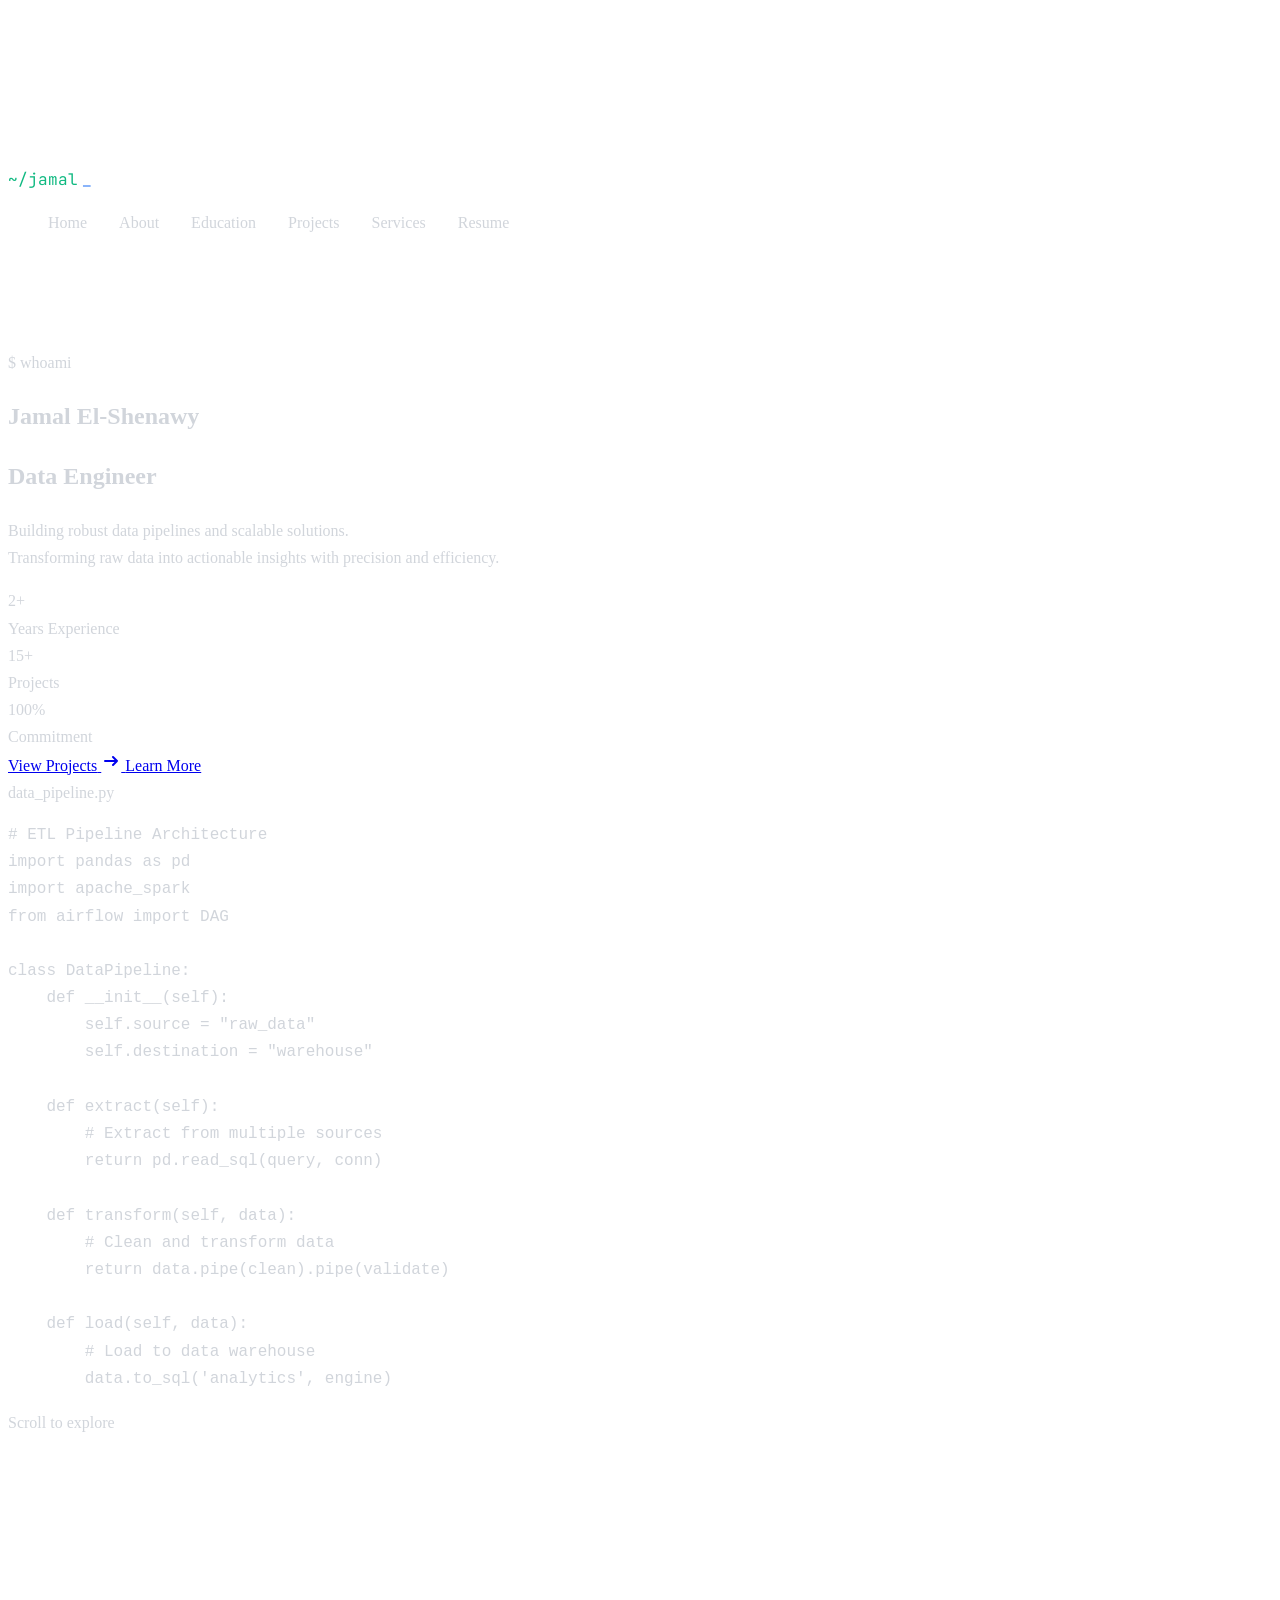
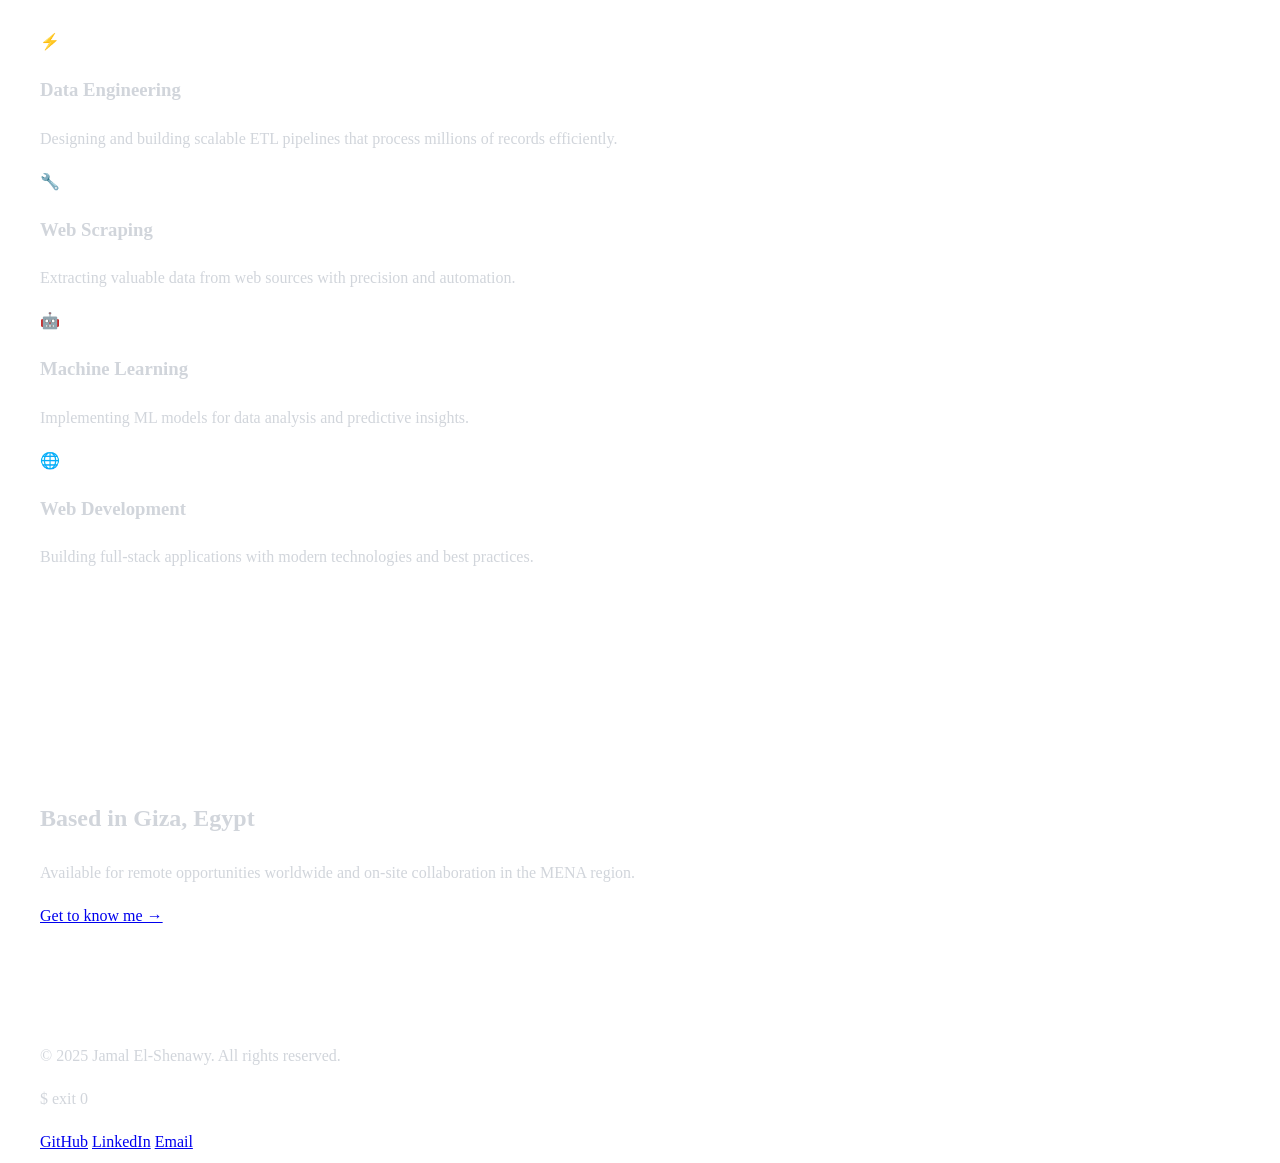
==== commit 0ee832cc: "Update index.html" ====
--- a/index.html
+++ b/index.html
@@ -1,6 +1,5 @@
 <!DOCTYPE html>
 <html lang="en">
-<<<<<<< HEAD
 <head>
     <meta charset="UTF-8">
     <meta name="viewport" content="width=device-width, initial-scale=1.0">
@@ -19,36 +18,10 @@
     <!-- Matrix Background Animation -->
     <canvas id="matrix-bg" class="matrix-canvas"></canvas>
     
-=======
-
-<head>
-    <meta charset="UTF-8">
-    <meta name="viewport" content="width=device-width, initial-scale=1.0">
-    <meta name="description"
-        content="AI Engineer & Data Scientist building intelligent systems with precision and purpose">
-    <meta name="keywords" content="AI Engineer, Machine Learning, Data Science, Full Stack Developer, Research">
-    <title>Portfolio | AI Engineer & Data Scientist</title>
-
-    <!-- Fonts -->
-    <link rel="preconnect" href="https://fonts.googleapis.com">
-    <link rel="preconnect" href="https://fonts.gstatic.com" crossorigin>
-    <link
-        href="https://fonts.googleapis.com/css2?family=JetBrains+Mono:wght@400;500;600;700&family=IBM+Plex+Sans:wght@300;400;500;600&display=swap"
-        rel="stylesheet">
-
-    <link rel="stylesheet" href="styles.css">
-</head>
-
-<body>
-    <!-- Matrix Background Animation -->
-    <canvas id="matrix-bg" class="matrix-canvas"></canvas>
-
->>>>>>> c94674fa76459aab3f53d1fcfbd8198ad5194741
     <!-- Navigation -->
     <nav class="nav" id="navbar">
         <div class="nav-container">
             <div class="nav-logo">
-<<<<<<< HEAD
                 <span class="terminal-prompt">~/jamal</span>
                 <span class="cursor-blink">_</span>
             </div>
@@ -65,24 +38,10 @@
                 <span></span>
                 <span></span>
             </div>
-=======
-                <span class="terminal-prompt">~/portfolio</span>
-                <span class="cursor-blink">_</span>
-            </div>
-            <ul class="nav-menu" id="nav-menu">
-                <li><a href="#home" class="nav-link">home</a></li>
-                <li><a href="#about" class="nav-link">about</a></li>
-                <li><a href="#skills" class="nav-link">skills</a></li>
-                <li><a href="#experience" class="nav-link">experience</a></li>
-                <li><a href="#projects" class="nav-link">projects</a></li>
-                <li><a href="#contact" class="nav-link">contact</a></li>
-            </ul>
->>>>>>> c94674fa76459aab3f53d1fcfbd8198ad5194741
         </div>
     </nav>
 
     <!-- Hero Section -->
-<<<<<<< HEAD
     <section class="hero-home">
         <div class="hero-content-wrapper">
             <div class="hero-text-home">
@@ -159,59 +118,10 @@
         
         <div class="scroll-indicator">
             <span>Scroll to explore</span>
-=======
-    <section id="home" class="hero">
-        <div class="hero-content">
-            <div class="hero-text reveal-up">
-                <span class="hero-label">$ whoami</span>
-                <h1 class="hero-title">
-                    <span class="glitch-text" data-text="Data ENGINEER">Data ENGINEER</span>
-                </h1>
-                <p class="hero-subtitle">Building Data Pipelines with precision and purpose</p>
-                <p class="hero-description">
-                    I engineer data pipelines and machine learning models that solve real problems.
-                    Focused on clean code, rigorous testing, and measurable impact.
-                </p>
-                <div class="hero-cta">
-                    <a href="#projects" class="btn btn-primary">
-                        <span>View Work</span>
-                        <svg class="btn-arrow" width="20" height="20" viewBox="0 0 20 20" fill="none">
-                            <path d="M4 10h12m0 0l-4-4m4 4l-4 4" stroke="currentColor" stroke-width="2"
-                                stroke-linecap="round" />
-                        </svg>
-                    </a>
-                    <a href="#contact" class="btn btn-secondary">Contact</a>
-                </div>
-            </div>
-            <div class="hero-visual">
-                <div class="code-block">
-                    <div class="code-header">
-                        <span class="code-dots"></span>
-                        <span class="code-title">model.py</span>
-                    </div>
-                    <pre
-                        class="code-content"><code><span class="code-keyword">import</span> <span class="code-module">torch</span>
-<span class="code-keyword">from</span> <span class="code-module">transformers</span> <span class="code-keyword">import</span> AutoModel
-
-<span class="code-keyword">class</span> <span class="code-class">IntelligentSystem</span>:
-    <span class="code-keyword">def</span> <span class="code-function">__init__</span>(<span class="code-param">self</span>):
-        <span class="code-param">self</span>.purpose = <span class="code-string">"solve_real_problems"</span>
-        <span class="code-param">self</span>.approach = <span class="code-string">"precision_first"</span>
-    
-    <span class="code-keyword">def</span> <span class="code-function">build</span>(<span class="code-param">self</span>):
-        <span class="code-comment"># Engineering excellence</span>
-        <span class="code-keyword">return</span> <span class="code-module">Impact</span>(measured=<span class="code-value">True</span>)</code></pre>
-                </div>
-            </div>
-        </div>
-        <div class="scroll-indicator">
-            <span>Scroll</span>
->>>>>>> c94674fa76459aab3f53d1fcfbd8198ad5194741
             <div class="scroll-arrow"></div>
         </div>
     </section>
 
-<<<<<<< HEAD
     <!-- Quick Intro Section -->
     <section class="quick-intro">
         <div class="container">
@@ -235,57 +145,11 @@
                     <div class="intro-icon">🌐</div>
                     <h3>Web Development</h3>
                     <p>Building full-stack applications with modern technologies and best practices.</p>
-=======
-    <!-- About Section -->
-    <section id="about" class="about">
-        <div class="container">
-            <div class="section-header reveal-up">
-                <span class="section-label">$ cat about.txt</span>
-                <h2 class="section-title">Engineering with precision and purpose</h2>
-            </div>
-            <div class="about-content">
-                <div class="about-text reveal-up">
-                    <p class="about-paragraph">
-                        I approach data engineering like a craftsman approaches their work. Every pipeline is built to
-                        last,
-                        every pipeline designed for scale. My background spans data engineering, AI research, and ML
-                        systems.
-                        I believe in solving problems that matter.
-                    </p>
-                    <p class="about-paragraph">
-                        What drives me is the intersection of theory and practice. I'm equally comfortable diving into
-                        research papers as I am debugging production pipelines at 2 AM. Fast learner with a
-                        cross-disciplinary
-                        mindset—I draw insights from mathematics, engineering, and cognitive science to build better
-                        systems.
-                    </p>
-                    <p class="about-paragraph">
-                        My focus is on Pipelines and AI/ML systems that create measurable value: predictive models that actually
-                        predict,
-                        data pipelines that reliably process millions of records, research prototypes that transition to
-                        production.
-                    </p>
-                </div>
-                <div class="about-stats reveal-up">
-                    <div class="stat-card">
-                        <div class="stat-number">3+</div>
-                        <div class="stat-label">Years Experience</div>
-                    </div>
-                    <div class="stat-card">
-                        <div class="stat-number">10+</div>
-                        <div class="stat-label">Projects Delivered</div>
-                    </div>
-                    <div class="stat-card">
-                        <div class="stat-number">15+</div>
-                        <div class="stat-label">Technologies</div>
-                    </div>
->>>>>>> c94674fa76459aab3f53d1fcfbd8198ad5194741
                 </div>
             </div>
         </div>
     </section>
 
-<<<<<<< HEAD
     <!-- Location Section -->
     <section class="location-section">
         <div class="container">
@@ -305,603 +169,6 @@
                         </div>
                     </div>
                 </div>
-=======
-    <!-- Education Section -->
-    <section id="education" class="education">
-        <div class="container">
-            <div class="section-header reveal-up">
-                <span class="section-label">$ ls education/</span>
-                <h2 class="section-title">Academic Foundation</h2>
-            </div>
-            <div class="education-grid">
-              <!--  <div class="education-card reveal-up">
-                    <div class="edu-icon">🎓</div>
-                    <h3 class="edu-degree">Master of Science in Computer Science</h3>
-                    <p class="edu-institution">Technical University</p>
-                    <p class="edu-focus">Focus: Machine Learning, Deep Learning, Statistical Methods</p>
-                    <span class="edu-year">2019 - 2021</span>
-                </div> -->
-                <div class="education-card reveal-up">
-                    <div class="edu-icon">🎓</div>
-                    <h3 class="edu-degree">Bachelor of Science in Computer Science</h3>
-                    <p class="edu-institution">Egypt Japan University Of Science and Technology</p>
-                    <p class="edu-focus">Focus: Statistical Analysis, Algorithm Design, Data Engineering</p>
-                   <!-- <span class="edu-year">2015 - 2019</span> -->
-                </div>
-            </div>
-        </div>
-    </section>
-
-    <!-- Skills Section -->
-    <section id="skills" class="skills">
-        <div class="container">
-            <div class="section-header reveal-up">
-                <span class="section-label">$ cat skills.json</span>
-                <h2 class="section-title">Technical Capabilities</h2>
-            </div>
-            <div class="skills-grid">
-                <!-- Programming -->
-                <div class="skill-category reveal-up">
-                    <h3 class="skill-category-title">
-                        <span class="skill-icon">💻</span>
-                        Programming
-                    </h3>
-                    <div class="skill-tags">
-                        <span class="skill-tag">Python</span>
-                        <span class="skill-tag">JavaScript</span>
-                        <span class="skill-tag">C++</span>
-                        <span class="skill-tag">SQL</span>
-                        <!-- <span class="skill-tag">R</span> 
-                        <span class="skill-tag">Java</span>
-                        <span class="skill-tag">C++</span> -->
-                    </div>
-                </div>
-
-                <!-- Data Science -->
-                <div class="skill-category reveal-up">
-                    <h3 class="skill-category-title">
-                        <span class="skill-icon">📊</span>
-                        Data Engineering
-                    </h3>
-                    <div class="skill-tags">
-                        <span class="skill-tag">Pandas</span>
-                        <span class="skill-tag">NumPy</span>
-                        <span class="skill-tag">Statistical Analysis</span>
-                        <span class="skill-tag">Feature Engineering</span>
-                        <span class="skill-tag">ETL</span>
-                        <span class="skill-tag">Time Series</span>
-                    </div>
-                </div>
-
-                <!-- AI/ML -->
-                <div class="skill-category reveal-up">
-                    <h3 class="skill-category-title">
-                        <span class="skill-icon">🤖</span>
-                        AI & Machine Learning
-                    </h3>
-                    <div class="skill-tags">
-                        <span class="skill-tag">PyTorch</span>
-                        <span class="skill-tag">TensorFlow</span>
-                        <span class="skill-tag">Scikit-learn</span>
-                        <span class="skill-tag">Transformers</span>
-                       <!-- <span class="skill-tag">Computer Vision</span> -->
-                        <span class="skill-tag">NLP</span>
-                       <!-- <span class="skill-tag">Reinforcement Learning</span> -->
-                    </div>
-                </div>
-
-
-                <!-- Tools & Infrastructure -->
-                <div class="skill-category reveal-up">
-                    <h3 class="skill-category-title">
-                        <span class="skill-icon">🛠️</span>
-                        Tools & Infrastructure
-                    </h3>
-                    <div class="skill-tags">
-                        <span class="skill-tag">Docker</span>
-                        <span class="skill-tag">Kubernetes</span>
-                        <span class="skill-tag">AWS</span>
-                        <span class="skill-tag">Git</span>
-                       <!-- <span class="skill-tag">MLflow</span> -->
-                        <span class="skill-tag">Apache Spark</span>
-                        <span class="skill-tag">PostgreSQL</span>
-                    </div>
-                </div>
-
-                <!-- Research -->
-                <div class="skill-category reveal-up">
-                    <h3 class="skill-category-title">
-                        <span class="skill-icon">🔬</span>
-                        Research & Theory
-                    </h3>
-                    <div class="skill-tags">
-                        <span class="skill-tag">Experimentation</span>
-                        <span class="skill-tag">Statistical Inference</span>
-                        <span class="skill-tag">Paper Implementation</span>
-                        <span class="skill-tag">Optimization Theory</span>
-                        <span class="skill-tag">Model Evaluation</span>
-                        <span class="skill-tag">Operations Research</span>
-                    </div>
-                </div>
-            </div>
-        </div>
-    </section>
-
-    <!-- Experience Section -->
-    <section id="experience" class="experience">
-        <div class="container">
-            <div class="section-header reveal-up">
-                <span class="section-label">$ git log --work</span>
-                <h2 class="section-title">Professional Journey</h2>
-            </div>
-            <div class="timeline">
-                <div class="timeline-item reveal-up">
-                    <div class="timeline-marker"></div>
-                    <div class="timeline-content">
-                        <span class="timeline-date">2023 - Present</span>
-                        <h3 class="timeline-title">Senior ML Engineer</h3>
-                        <p class="timeline-company">Tech Innovation Lab</p>
-                        <p class="timeline-description">
-                            Leading development of production ML systems for real-time prediction at scale.
-                            Built distributed training pipeline reducing model iteration time by 60%.
-                            Architected feature store serving 10M+ predictions daily.
-                        </p>
-                        <div class="timeline-impact">
-                            <span class="impact-badge">60% faster iteration</span>
-                            <span class="impact-badge">10M+ daily predictions</span>
-                        </div>
-                    </div>
-                </div>
-
-                <div class="timeline-item reveal-up">
-                    <div class="timeline-marker"></div>
-                    <div class="timeline-content">
-                        <span class="timeline-date">2021 - 2023</span>
-                        <h3 class="timeline-title">ML Research Engineer</h3>
-                        <p class="timeline-company">AI Research Institute</p>
-                        <p class="timeline-description">
-                            Developed novel computer vision models for medical image analysis.
-                            Published 3 papers in top-tier conferences. Created data pipeline processing
-                            100K+ medical images with 95% annotation accuracy.
-                        </p>
-                        <div class="timeline-impact">
-                            <span class="impact-badge">3 publications</span>
-                            <span class="impact-badge">95% accuracy</span>
-                        </div>
-                    </div>
-                </div>
-
-                <div class="timeline-item reveal-up">
-                    <div class="timeline-marker"></div>
-                    <div class="timeline-content">
-                        <span class="timeline-date">2019 - 2021</span>
-                        <h3 class="timeline-title">Data Scientist</h3>
-                        <p class="timeline-company">Analytics Solutions Inc.</p>
-                        <p class="timeline-description">
-                            Built predictive models for customer churn, increasing retention by 25%.
-                            Designed automated reporting system saving 40 hours/week of manual work.
-                            Led cross-functional team of 4 analysts.
-                        </p>
-                        <div class="timeline-impact">
-                            <span class="impact-badge">25% retention increase</span>
-                            <span class="impact-badge">40 hrs/week saved</span>
-                        </div>
-                    </div>
-                </div>
-            </div>
-        </div>
-    </section>
-
-    <!-- Services Section -->
-    <section id="services" class="services">
-        <div class="container">
-            <div class="section-header reveal-up">
-                <span class="section-label">$ cat services.md</span>
-                <h2 class="section-title">What I Offer</h2>
-            </div>
-            <div class="services-grid">
-                <div class="service-card reveal-up">
-                    <div class="service-icon">🧠</div>
-                    <h3 class="service-title">AI Model Development</h3>
-                    <p class="service-description">
-                        Custom machine learning models tailored to your specific use case. From NLP to computer vision,
-                        I build production-ready models with rigorous evaluation and monitoring.
-                    </p>
-                    <ul class="service-features">
-                        <li>Custom model architecture design</li>
-                        <li>Model training & hyperparameter tuning</li>
-                        <li>Production deployment & monitoring</li>
-                    </ul>
-                </div>
-
-                <div class="service-card reveal-up">
-                    <div class="service-icon">🔧</div>
-                    <h3 class="service-title">Data Engineering & Pipeline</h3>
-                    <p class="service-description">
-                        Scalable data pipelines that transform raw data into actionable insights.
-                        Automated ETL processes, data cleaning, and feature engineering at scale.
-                    </p>
-                    <ul class="service-features">
-                        <li>ETL pipeline development</li>
-                        <li>Data quality & validation</li>
-                        <li>Feature engineering & selection</li>
-                    </ul>
-                </div>
-
-                <div class="service-card reveal-up">
-                    <div class="service-icon">⚡</div>
-                    <h3 class="service-title">ML Prototyping</h3>
-                    <p class="service-description">
-                        Rapid proof-of-concept development to validate ML feasibility.
-                        Quick iteration cycles with measurable outcomes and clear go/no-go decisions.
-                    </p>
-                    <ul class="service-features">
-                        <li>Feasibility analysis</li>
-                        <li>Rapid prototyping</li>
-                        <li>Performance benchmarking</li>
-                    </ul>
-                </div>
-
-                <div class="service-card reveal-up">
-                    <div class="service-icon">📈</div>
-                    <h3 class="service-title">Data Analysis & Insights</h3>
-                    <p class="service-description">
-                        Deep-dive statistical analysis to uncover hidden patterns in your data.
-                        Clear visualizations and actionable recommendations backed by rigorous methodology.
-                    </p>
-                    <ul class="service-features">
-                        <li>Exploratory data analysis</li>
-                        <li>Statistical modeling</li>
-                        <li>Business intelligence dashboards</li>
-                    </ul>
-                </div>
-
-                <div class="service-card reveal-up">
-                    <div class="service-icon">🔬</div>
-                    <h3 class="service-title">Research Assistance</h3>
-                    <p class="service-description">
-                        Support for academic and industrial research projects. Literature review,
-                        experiment design, paper implementation, and reproducible research practices.
-                    </p>
-                    <ul class="service-features">
-                        <li>Literature review & synthesis</li>
-                        <li>Experiment design & execution</li>
-                        <li>Paper implementation</li>
-                    </ul>
-                </div>
-
-                <div class="service-card reveal-up">
-                    <div class="service-icon">🎯</div>
-                    <h3 class="service-title">ML Consulting</h3>
-                    <p class="service-description">
-                        Strategic guidance on ML adoption and implementation. Architecture reviews,
-                        technology selection, and team training for successful ML initiatives.
-                    </p>
-                    <ul class="service-features">
-                        <li>ML strategy & roadmap</li>
-                        <li>Architecture review</li>
-                        <li>Team training & mentorship</li>
-                    </ul>
-                </div>
-            </div>
-        </div>
-    </section>
-
-    <!-- Projects Section -->
-    <section id="projects" class="projects">
-        <div class="container">
-            <div class="section-header reveal-up">
-                <span class="section-label">$ ls projects/</span>
-                <h2 class="section-title">Featured Work</h2>
-            </div>
-            <div class="projects-grid">
-                <!-- Project 1 -->
-                <div class="project-card reveal-up">
-                    <div class="project-image">
-                        <div class="project-overlay">
-                            <button class="project-view-btn">View Details</button>
-                        </div>
-                    </div>
-                    <div class="project-content">
-                        <h3 class="project-title">Neural Network Optimization</h3>
-                        <p class="project-description">
-                            <strong>Problem:</strong> Training time for large vision models was bottlenecking research
-                            iteration.<br>
-                            <strong>Solution:</strong> Implemented distributed training with mixed precision, custom
-                            data loaders, and efficient augmentation pipeline.<br>
-                            <strong>Impact:</strong> 3x faster training, 40% GPU memory reduction, enabled larger batch
-                            sizes.
-                        </p>
-                        <div class="project-stack">
-                            <span class="tech-tag">PyTorch</span>
-                            <span class="tech-tag">CUDA</span>
-                            <span class="tech-tag">Docker</span>
-                            <span class="tech-tag">Ray</span>
-                        </div>
-                        <div class="project-metrics">
-                            <div class="metric">
-                                <span class="metric-value">3x</span>
-                                <span class="metric-label">Speed Improvement</span>
-                            </div>
-                            <div class="metric">
-                                <span class="metric-value">40%</span>
-                                <span class="metric-label">Memory Saved</span>
-                            </div>
-                        </div>
-                    </div>
-                </div>
-
-                <!-- Project 2 -->
-                <div class="project-card reveal-up">
-                    <div class="project-image">
-                        <div class="project-overlay">
-                            <button class="project-view-btn">View Details</button>
-                        </div>
-                    </div>
-                    <div class="project-content">
-                        <h3 class="project-title">Production Data Pipeline</h3>
-                        <p class="project-description">
-                            <strong>Problem:</strong> Manual data processing causing delays and errors in analytics
-                            workflow.<br>
-                            <strong>Solution:</strong> Built automated ETL pipeline with validation, monitoring, and
-                            fault tolerance.<br>
-                            <strong>Impact:</strong> Processing 5M records/day with 99.9% uptime, 0% data loss.
-                        </p>
-                        <div class="project-stack">
-                            <span class="tech-tag">Apache Airflow</span>
-                            <span class="tech-tag">Python</span>
-                            <span class="tech-tag">PostgreSQL</span>
-                            <span class="tech-tag">AWS S3</span>
-                        </div>
-                        <div class="project-metrics">
-                            <div class="metric">
-                                <span class="metric-value">5M</span>
-                                <span class="metric-label">Records/Day</span>
-                            </div>
-                            <div class="metric">
-                                <span class="metric-value">99.9%</span>
-                                <span class="metric-label">Uptime</span>
-                            </div>
-                        </div>
-                    </div>
-                </div>
-
-                <!-- Project 3 -->
-                <div class="project-card reveal-up">
-                    <div class="project-image">
-                        <div class="project-overlay">
-                            <button class="project-view-btn">View Details</button>
-                        </div>
-                    </div>
-                    <div class="project-content">
-                        <h3 class="project-title">Time Series Forecasting System</h3>
-                        <p class="project-description">
-                            <strong>Problem:</strong> Business needed accurate demand forecasts for inventory
-                            optimization.<br>
-                            <strong>Solution:</strong> Ensemble model combining LSTM, XGBoost, and statistical methods
-                            with automated retraining.<br>
-                            <strong>Impact:</strong> 15% forecast accuracy improvement, $2M cost savings in inventory.
-                        </p>
-                        <div class="project-stack">
-                            <span class="tech-tag">TensorFlow</span>
-                            <span class="tech-tag">XGBoost</span>
-                            <span class="tech-tag">Prophet</span>
-                            <span class="tech-tag">MLflow</span>
-                        </div>
-                        <div class="project-metrics">
-                            <div class="metric">
-                                <span class="metric-value">15%</span>
-                                <span class="metric-label">Accuracy Gain</span>
-                            </div>
-                            <div class="metric">
-                                <span class="metric-value">$2M</span>
-                                <span class="metric-label">Cost Savings</span>
-                            </div>
-                        </div>
-                    </div>
-                </div>
-
-                <!-- Project 4 -->
-                <div class="project-card reveal-up">
-                    <div class="project-image">
-                        <div class="project-overlay">
-                            <button class="project-view-btn">View Details</button>
-                        </div>
-                    </div>
-                    <div class="project-content">
-                        <h3 class="project-title">Computer Vision Classification</h3>
-                        <p class="project-description">
-                            <strong>Problem:</strong> Manual quality inspection was slow and inconsistent for
-                            manufacturing line.<br>
-                            <strong>Solution:</strong> Trained custom CNN with data augmentation and transfer learning
-                            from ResNet50.<br>
-                            <strong>Impact:</strong> 98.5% accuracy, 10x faster inspection, deployed on edge devices.
-                        </p>
-                        <div class="project-stack">
-                            <span class="tech-tag">PyTorch</span>
-                            <span class="tech-tag">OpenCV</span>
-                            <span class="tech-tag">FastAPI</span>
-                            <span class="tech-tag">ONNX</span>
-                        </div>
-                        <div class="project-metrics">
-                            <div class="metric">
-                                <span class="metric-value">98.5%</span>
-                                <span class="metric-label">Accuracy</span>
-                            </div>
-                            <div class="metric">
-                                <span class="metric-value">10x</span>
-                                <span class="metric-label">Faster</span>
-                            </div>
-                        </div>
-                    </div>
-                </div>
-            </div>
-        </div>
-    </section>
-
-    <!-- Achievements Section -->
-    <section id="achievements" class="achievements">
-        <div class="container">
-            <div class="section-header reveal-up">
-                <span class="section-label">$ cat achievements.log</span>
-                <h2 class="section-title">Recognition & Milestones</h2>
-            </div>
-            <div class="achievements-grid">
-                <div class="achievement-card reveal-up">
-                    <div class="achievement-icon">🏆</div>
-                    <h3 class="achievement-title">Best Paper Award</h3>
-                    <p class="achievement-description">ICML 2023 - Novel approach to few-shot learning</p>
-                </div>
-                <div class="achievement-card reveal-up">
-                    <div class="achievement-icon">📜</div>
-                    <h3 class="achievement-title">AWS ML Certification</h3>
-                    <p class="achievement-description">Specialty certification in Machine Learning</p>
-                </div>
-                <div class="achievement-card reveal-up">
-                    <div class="achievement-icon">🥇</div>
-                    <h3 class="achievement-title">Kaggle Competitions</h3>
-                    <p class="achievement-description">Top 1% in 3 major ML competitions</p>
-                </div>
-                <div class="achievement-card reveal-up">
-                    <div class="achievement-icon">📝</div>
-                    <h3 class="achievement-title">5 Publications</h3>
-                    <p class="achievement-description">Peer-reviewed papers in AI conferences</p>
-                </div>
-            </div>
-        </div>
-    </section>
-
-    <!-- Testimonials Section -->
-    <section id="testimonials" class="testimonials">
-        <div class="container">
-            <div class="section-header reveal-up">
-                <span class="section-label">$ grep feedback testimonials.txt</span>
-                <h2 class="section-title">Client Feedback</h2>
-            </div>
-            <div class="testimonials-grid">
-                <div class="testimonial-card reveal-up">
-                    <div class="testimonial-quote">"</div>
-                    <p class="testimonial-text">
-                        Exceptional technical depth combined with clear communication. The ML pipeline delivered
-                        exceeded our expectations and has been running flawlessly in production for 6 months.
-                    </p>
-                    <div class="testimonial-author">
-                        <div class="author-info">
-                            <span class="author-name">Sarah Chen</span>
-                            <span class="author-role">CTO, DataTech Solutions</span>
-                        </div>
-                    </div>
-                </div>
-
-                <div class="testimonial-card reveal-up">
-                    <div class="testimonial-quote">"</div>
-                    <p class="testimonial-text">
-                        Rare combination of research rigor and engineering pragmatism. Delivered a complex NLP system
-                        on time with excellent documentation and testing coverage.
-                    </p>
-                    <div class="testimonial-author">
-                        <div class="author-info">
-                            <span class="author-name">Michael Rodriguez</span>
-                            <span class="author-role">VP Engineering, AI Innovations</span>
-                        </div>
-                    </div>
-                </div>
-
-                <div class="testimonial-card reveal-up">
-                    <div class="testimonial-quote">"</div>
-                    <p class="testimonial-text">
-                        Outstanding work on our computer vision project. Not only solved the technical challenge
-                        but also trained our team on best practices for maintaining the system.
-                    </p>
-                    <div class="testimonial-author">
-                        <div class="author-info">
-                            <span class="author-name">Jessica Wong</span>
-                            <span class="author-role">Product Manager, Vision Systems Inc</span>
-                        </div>
-                    </div>
-                </div>
-            </div>
-        </div>
-    </section>
-
-    <!-- Contact Section -->
-    <section id="contact" class="contact">
-        <div class="container">
-            <div class="section-header reveal-up">
-                <span class="section-label">$ nano contact.sh</span>
-                <h2 class="section-title">Let's Build Something</h2>
-                <p class="section-description">
-                    Have a challenging ML problem? Need a reliable data pipeline? Let's discuss how I can help.
-                </p>
-            </div>
-            <div class="contact-content">
-                <div class="contact-info reveal-up">
-                    <div class="contact-item">
-                        <div class="contact-icon">
-                            <svg width="24" height="24" viewBox="0 0 24 24" fill="none" stroke="currentColor">
-                                <rect x="3" y="5" width="18" height="14" rx="2" />
-                                <path d="M3 7l9 6 9-6" />
-                            </svg>
-                        </div>
-                        <div class="contact-details">
-                            <span class="contact-label">Email</span>
-                            <a href="mailto:jamalcsit05@gmail.com" class="contact-value">jamalcsit05@gmail.com</a>
-                        </div>
-                    </div>
-
-                    <div class="contact-item">
-                        <div class="contact-icon">
-                            <svg width="24" height="24" viewBox="0 0 24 24" fill="none" stroke="currentColor">
-                                <path
-                                    d="M9 19c-5 1.5-5-2.5-7-3m14 6v-3.87a3.37 3.37 0 0 0-.94-2.61c3.14-.35 6.44-1.54 6.44-7A5.44 5.44 0 0 0 20 4.77 5.07 5.07 0 0 0 19.91 1S18.73.65 16 2.48a13.38 13.38 0 0 0-7 0C6.27.65 5.09 1 5.09 1A5.07 5.07 0 0 0 5 4.77a5.44 5.44 0 0 0-1.5 3.78c0 5.42 3.3 6.61 6.44 7A3.37 3.37 0 0 0 9 18.13V22" />
-                            </svg>
-                        </div>
-                        <div class="contact-details">
-                            <span class="contact-label">GitHub</span>
-                            <a href="https://github.com/jamal005csit" target="_blank"
-                                class="contact-value">github.com/jamal005csit</a>
-                        </div>
-                    </div>
-
-                    <div class="contact-item">
-                        <div class="contact-icon">
-                            <svg width="24" height="24" viewBox="0 0 24 24" fill="none" stroke="currentColor">
-                                <path
-                                    d="M16 8a6 6 0 0 1 6 6v7h-4v-7a2 2 0 0 0-2-2 2 2 0 0 0-2 2v7h-4v-7a6 6 0 0 1 6-6z" />
-                                <rect x="2" y="9" width="4" height="12" />
-                                <circle cx="4" cy="4" r="2" />
-                            </svg>
-                        </div>
-                        <div class="contact-details">
-                            <span class="contact-label">LinkedIn</span>
-                            <a href="https://linkedin.com/in/jamal-el-shenawy" target="_blank"
-                                class="contact-value">linkedin.com/in/jamal-el-shenawy</a>
-                        </div>
-                    </div>
-                </div>
-
-                <form class="contact-form reveal-up" id="contact-form">
-                    <div class="form-group">
-                        <label for="name" class="form-label">Name</label>
-                        <input type="text" id="name" name="name" class="form-input" required>
-                    </div>
-                    <div class="form-group">
-                        <label for="email" class="form-label">Email</label>
-                        <input type="email" id="email" name="email" class="form-input" required>
-                    </div>
-                    <div class="form-group">
-                        <label for="message" class="form-label">Message</label>
-                        <textarea id="message" name="message" class="form-textarea" rows="5" required></textarea>
-                    </div>
-                    <button type="submit" class="btn btn-primary btn-full">
-                        <span>Send Message</span>
-                        <svg class="btn-arrow" width="20" height="20" viewBox="0 0 20 20" fill="none">
-                            <path d="M4 10h12m0 0l-4-4m4 4l-4 4" stroke="currentColor" stroke-width="2"
-                                stroke-linecap="round" />
-                        </svg>
-                    </button>
-                </form>
->>>>>>> c94674fa76459aab3f53d1fcfbd8198ad5194741
             </div>
         </div>
     </section>
@@ -911,7 +178,6 @@
         <div class="container">
             <div class="footer-content">
                 <div class="footer-text">
-<<<<<<< HEAD
                     <p>&copy; 2025 Jamal El-Shenawy. All rights reserved.</p>
                     <p class="footer-note">$ exit 0</p>
                 </div>
@@ -919,13 +185,6 @@
                     <a href="https://github.com/jamal005csit" target="_blank" rel="noopener" class="footer-link">GitHub</a>
                     <a href="https://www.linkedin.com/in/jamal-el-shenawy" target="_blank" rel="noopener" class="footer-link">LinkedIn</a>
                     <a href="mailto:jamalcsit05@gmail.com" class="footer-link">Email</a>
-=======
-                    <p>&copy; 2025 Portfolio. Built with precision.</p>
-                    <p class="footer-note">$ exit 0</p>
-                </div>
-                <div class="footer-links">
-                    <a href="#home" class="footer-link">Back to Top ↑</a>
->>>>>>> c94674fa76459aab3f53d1fcfbd8198ad5194741
                 </div>
             </div>
         </div>
@@ -933,9 +192,4 @@
 
     <script src="script.js"></script>
 </body>
-<<<<<<< HEAD
 </html>
-=======
-
-</html>
->>>>>>> c94674fa76459aab3f53d1fcfbd8198ad5194741
